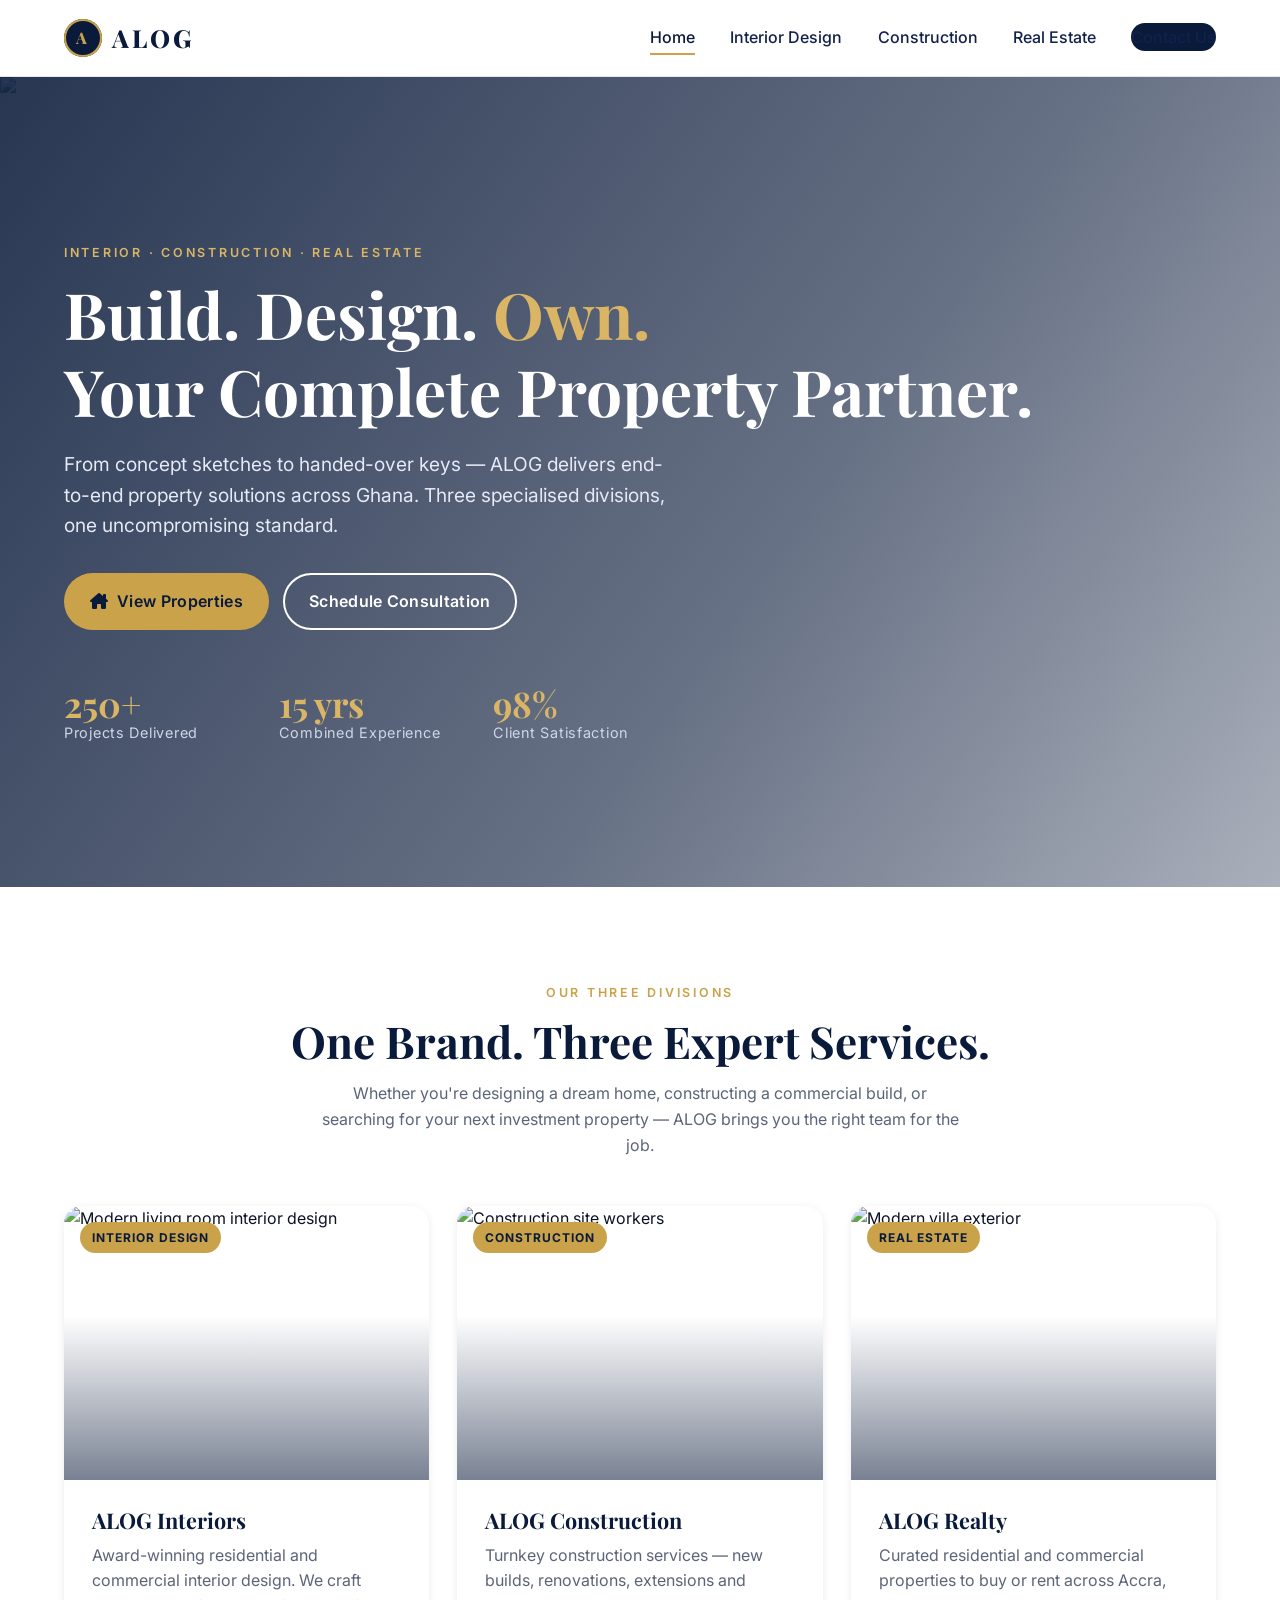
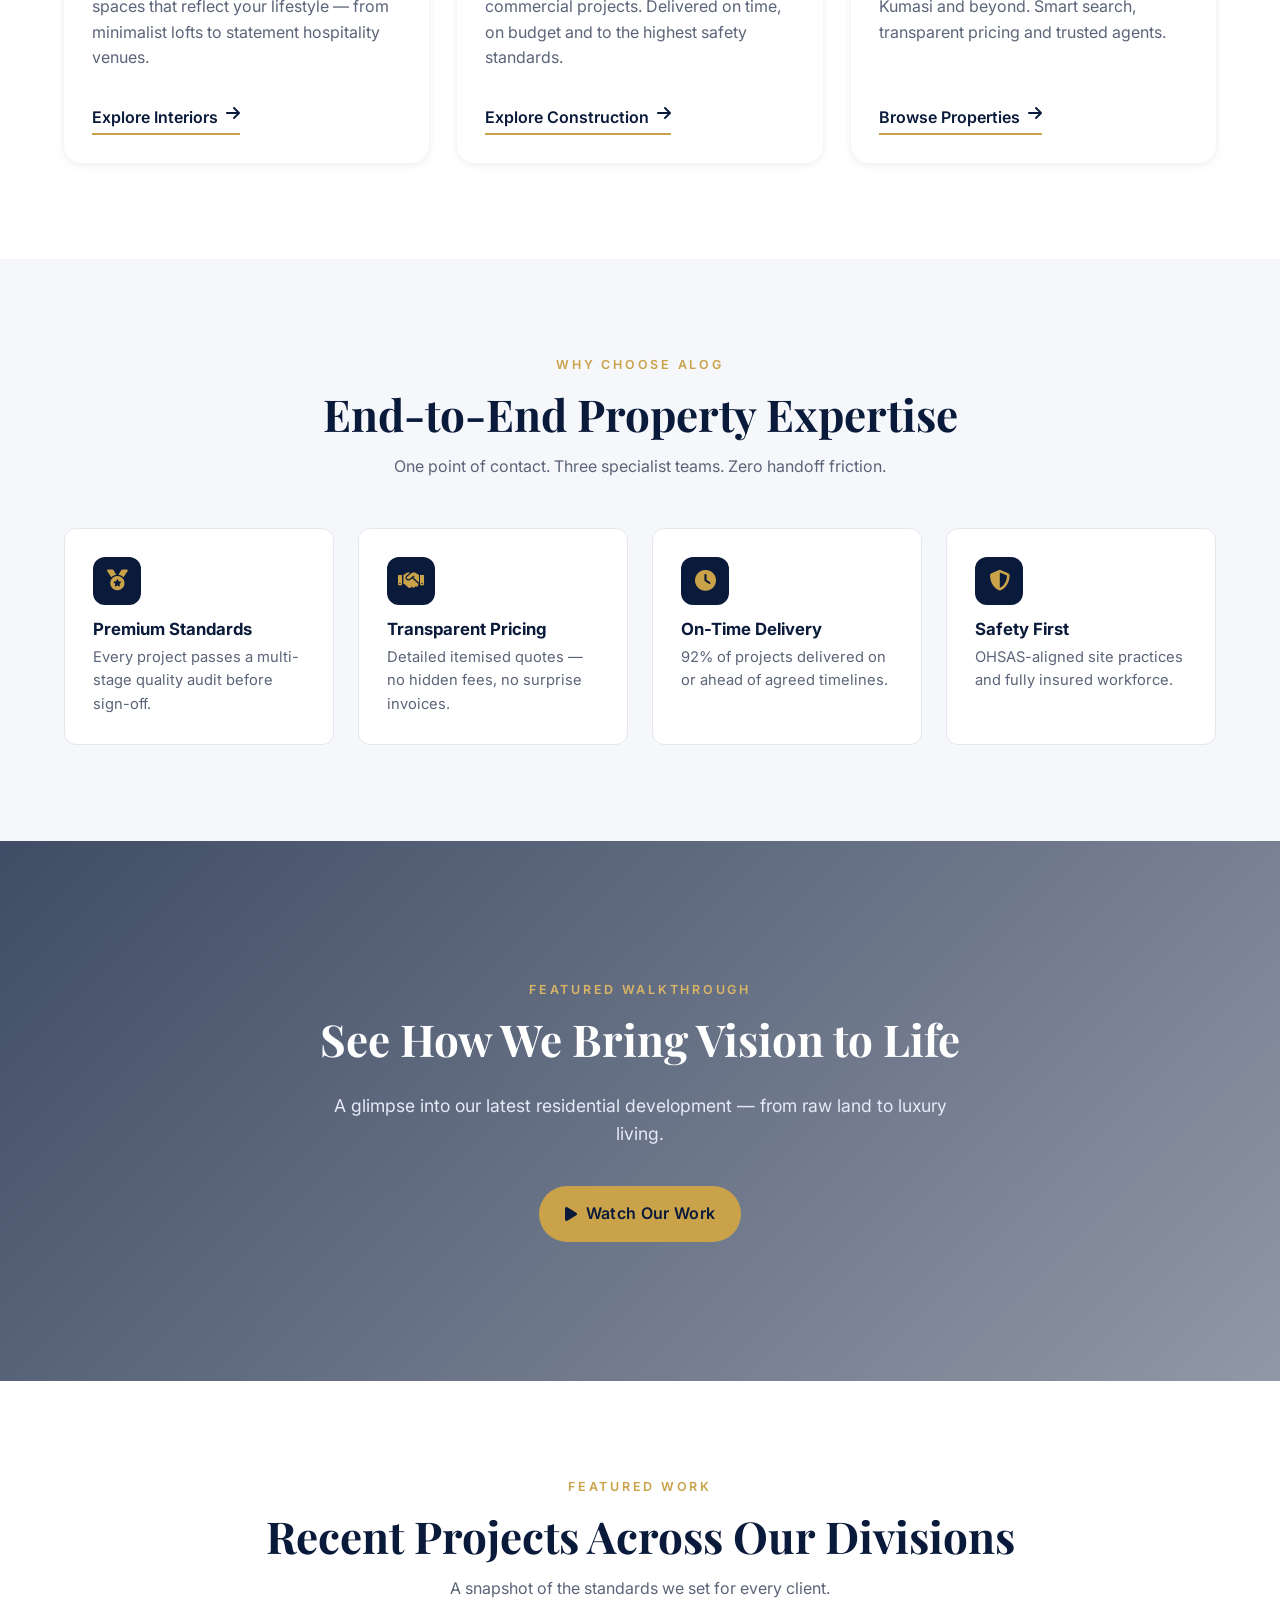
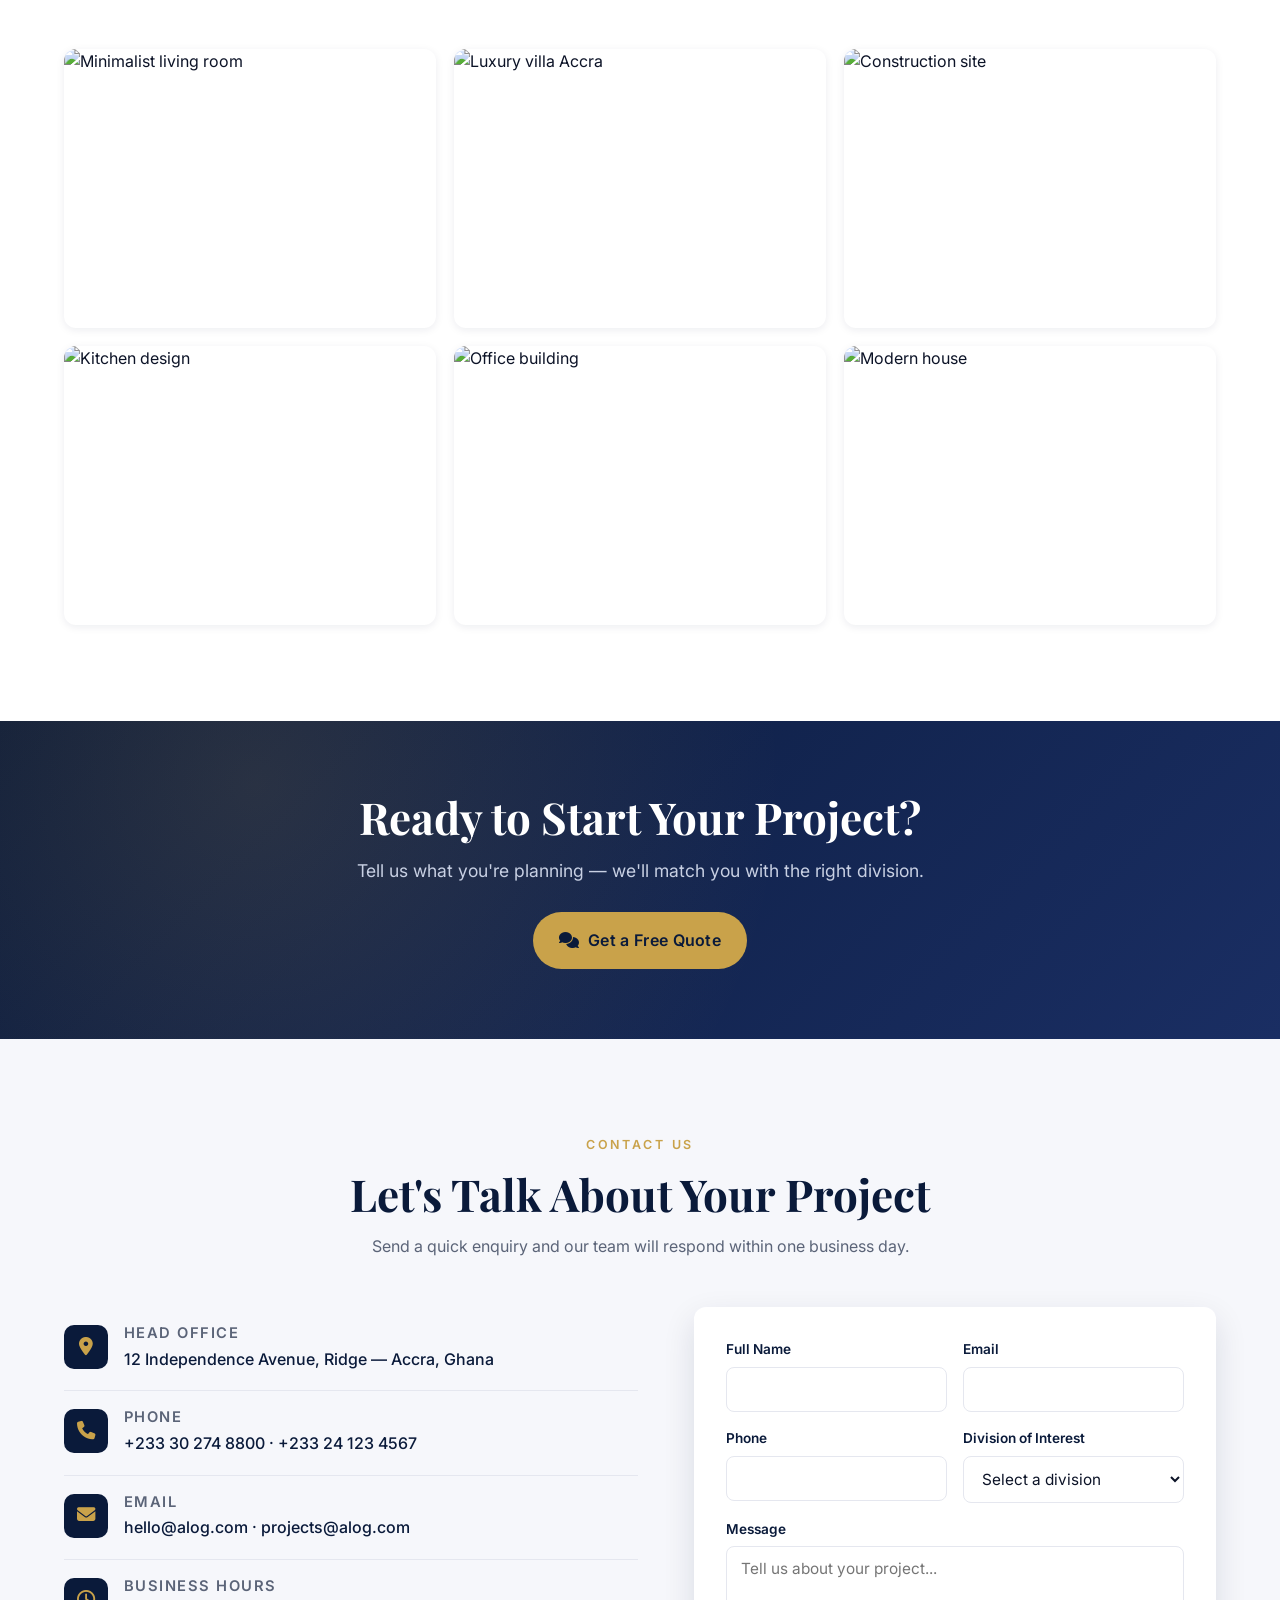
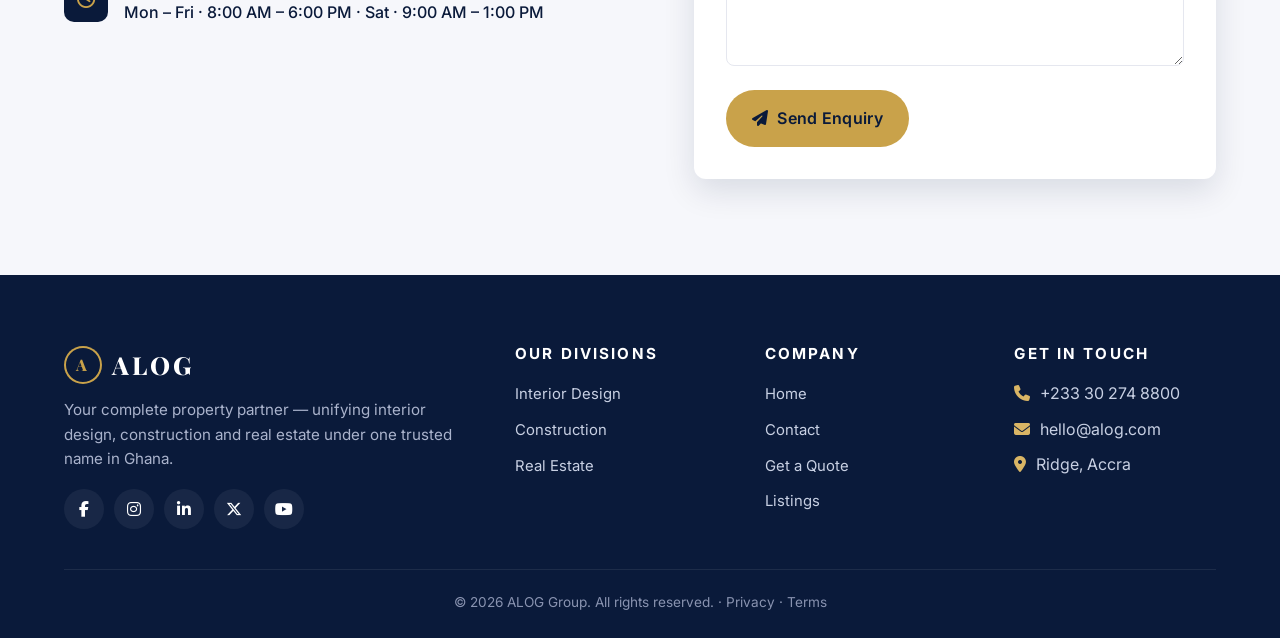
==== index.html @ b49b6730 "Initial commit: ALOG unified property website" ====
<!DOCTYPE html>
<html lang="en">
<head>
  <meta charset="UTF-8" />
  <meta name="viewport" content="width=device-width, initial-scale=1.0" />
  <title>ALOG — Your Complete Property Partner</title>
  <meta name="description" content="ALOG is Ghana's complete property partner — uniting world-class interior design, construction and real estate under one trusted name." />
  <link rel="preconnect" href="https://fonts.googleapis.com" />
  <link rel="preconnect" href="https://fonts.gstatic.com" crossorigin />
  <link href="https://fonts.googleapis.com/css2?family=Inter:wght@400;500;600;700;800&family=Playfair+Display:wght@600;700;800&display=swap" rel="stylesheet" />
  <link rel="stylesheet" href="https://cdnjs.cloudflare.com/ajax/libs/font-awesome/6.5.1/css/all.min.css" />
  <link rel="stylesheet" href="css/styles.css" />
</head>
<body>

  <!-- ============ NAV ============ -->
  <header class="nav">
    <div class="nav-inner">
      <a class="brand" href="index.html">
        <span class="brand-mark">A</span> ALOG
      </a>
      <nav>
        <ul class="nav-links">
          <li><a href="index.html">Home</a></li>
          <li><a href="interior.html">Interior Design</a></li>
          <li><a href="construction.html">Construction</a></li>
          <li><a href="realestate.html">Real Estate</a></li>
          <li><a href="contact.html" class="nav-cta">Contact Us</a></li>
        </ul>
      </nav>
      <button class="hamburger" aria-label="Menu"><span></span><span></span><span></span></button>
    </div>
  </header>

  <!-- ============ HERO ============ -->
  <section class="hero">
    <div class="hero-media">
      <img src="https://images.unsplash.com/photo-1600585154340-be6161a56a0c?auto=format&fit=crop&w=1800&q=80" alt="Modern luxury home exterior" />
    </div>
    <div class="hero-inner reveal">
      <span class="eyebrow" style="color: var(--gold-400);">Interior · Construction · Real Estate</span>
      <h1>Build. Design. <span class="accent">Own.</span><br />Your Complete Property Partner.</h1>
      <p class="hero-tag">From concept sketches to handed-over keys — ALOG delivers end-to-end property solutions across Ghana. Three specialised divisions, one uncompromising standard.</p>
      <div class="hero-actions">
        <a class="btn btn-primary" href="realestate.html"><i class="fa-solid fa-house-chimney"></i> View Properties</a>
        <a class="btn btn-secondary" href="contact.html">Schedule Consultation</a>
      </div>
      <div class="hero-stats">
        <div class="hero-stat"><div class="n">250+</div><div class="l">Projects Delivered</div></div>
        <div class="hero-stat"><div class="n">15 yrs</div><div class="l">Combined Experience</div></div>
        <div class="hero-stat"><div class="n">98%</div><div class="l">Client Satisfaction</div></div>
      </div>
    </div>
  </section>

  <!-- ============ SERVICES ============ -->
  <section class="section" id="divisions">
    <div class="container">
      <div class="reveal">
        <span class="eyebrow" style="display:block; text-align:center;">Our Three Divisions</span>
        <h2 class="section-title">One Brand. Three Expert Services.</h2>
        <p class="section-sub">Whether you're designing a dream home, constructing a commercial build, or searching for your next investment property — ALOG brings you the right team for the job.</p>
      </div>

      <div class="services">
        <a class="svc-card reveal" href="interior.html">
          <div class="media">
            <span class="tag">Interior Design</span>
            <img src="https://images.unsplash.com/photo-1616486338812-3dadae4b4ace?auto=format&fit=crop&w=900&q=80" alt="Modern living room interior design" />
          </div>
          <div class="body">
            <h3>ALOG Interiors</h3>
            <p>Award-winning residential and commercial interior design. We craft spaces that reflect your lifestyle — from minimalist lofts to statement hospitality venues.</p>
            <span class="go">Explore Interiors <i class="fa-solid fa-arrow-right"></i></span>
          </div>
        </a>

        <a class="svc-card reveal" href="construction.html">
          <div class="media">
            <span class="tag">Construction</span>
            <img src="https://images.unsplash.com/photo-1541888946425-d81bb19240f5?auto=format&fit=crop&w=900&q=80" alt="Construction site workers" />
          </div>
          <div class="body">
            <h3>ALOG Construction</h3>
            <p>Turnkey construction services — new builds, renovations, extensions and commercial projects. Delivered on time, on budget and to the highest safety standards.</p>
            <span class="go">Explore Construction <i class="fa-solid fa-arrow-right"></i></span>
          </div>
        </a>

        <a class="svc-card reveal" href="realestate.html">
          <div class="media">
            <span class="tag">Real Estate</span>
            <img src="https://images.unsplash.com/photo-1600596542815-ffad4c1539a9?auto=format&fit=crop&w=900&q=80" alt="Modern villa exterior" />
          </div>
          <div class="body">
            <h3>ALOG Realty</h3>
            <p>Curated residential and commercial properties to buy or rent across Accra, Kumasi and beyond. Smart search, transparent pricing and trusted agents.</p>
            <span class="go">Browse Properties <i class="fa-solid fa-arrow-right"></i></span>
          </div>
        </a>
      </div>
    </div>
  </section>

  <!-- ============ WHY ALOG ============ -->
  <section class="section section-alt">
    <div class="container">
      <div class="reveal">
        <span class="eyebrow" style="display:block; text-align:center;">Why Choose ALOG</span>
        <h2 class="section-title">End-to-End Property Expertise</h2>
        <p class="section-sub">One point of contact. Three specialist teams. Zero handoff friction.</p>
      </div>

      <div class="features">
        <div class="feature reveal">
          <div class="ico"><i class="fa-solid fa-medal"></i></div>
          <h4>Premium Standards</h4>
          <p>Every project passes a multi-stage quality audit before sign-off.</p>
        </div>
        <div class="feature reveal">
          <div class="ico"><i class="fa-solid fa-handshake"></i></div>
          <h4>Transparent Pricing</h4>
          <p>Detailed itemised quotes — no hidden fees, no surprise invoices.</p>
        </div>
        <div class="feature reveal">
          <div class="ico"><i class="fa-solid fa-clock"></i></div>
          <h4>On-Time Delivery</h4>
          <p>92% of projects delivered on or ahead of agreed timelines.</p>
        </div>
        <div class="feature reveal">
          <div class="ico"><i class="fa-solid fa-shield-halved"></i></div>
          <h4>Safety First</h4>
          <p>OHSAS-aligned site practices and fully insured workforce.</p>
        </div>
      </div>
    </div>
  </section>

  <!-- ============ VIDEO BAND ============ -->
  <section class="video-band">
    <video autoplay muted loop playsinline poster="https://images.unsplash.com/photo-1564013799919-ab600027ffc6?auto=format&fit=crop&w=1600&q=80">
      <source src="https://cdn.pixabay.com/video/2022/05/11/117198-710707201_large.mp4" type="video/mp4" />
    </video>
    <div class="overlay reveal">
      <span class="eyebrow" style="color: var(--gold-400);">Featured Walkthrough</span>
      <h2>See How We Bring Vision to Life</h2>
      <p>A glimpse into our latest residential development — from raw land to luxury living.</p>
      <a class="btn btn-primary" href="construction.html" style="margin-top: 20px;"><i class="fa-solid fa-play"></i> Watch Our Work</a>
    </div>
  </section>

  <!-- ============ FEATURED PROJECTS ============ -->
  <section class="section">
    <div class="container">
      <div class="reveal">
        <span class="eyebrow" style="display:block; text-align:center;">Featured Work</span>
        <h2 class="section-title">Recent Projects Across Our Divisions</h2>
        <p class="section-sub">A snapshot of the standards we set for every client.</p>
      </div>

      <div class="gallery reveal">
        <div class="gallery-item" data-lightbox="https://images.unsplash.com/photo-1618221195710-dd6b41faaea6?auto=format&fit=crop&w=1400&q=80">
          <img src="https://images.unsplash.com/photo-1618221195710-dd6b41faaea6?auto=format&fit=crop&w=800&q=80" alt="Minimalist living room" />
          <div class="cap"><h4>Modern Minimalist Living Room</h4><small>Interior · Completed Jan 2025</small></div>
        </div>
        <div class="gallery-item" data-lightbox="https://images.unsplash.com/photo-1600585154340-be6161a56a0c?auto=format&fit=crop&w=1400&q=80">
          <img src="https://images.unsplash.com/photo-1600585154340-be6161a56a0c?auto=format&fit=crop&w=800&q=80" alt="Luxury villa Accra" />
          <div class="cap"><h4>Luxury 4-Bed Villa</h4><small>Real Estate · Airport Hills, Accra</small></div>
        </div>
        <div class="gallery-item" data-lightbox="https://images.unsplash.com/photo-1503387762-592deb58ef4e?auto=format&fit=crop&w=1400&q=80">
          <img src="https://images.unsplash.com/photo-1503387762-592deb58ef4e?auto=format&fit=crop&w=800&q=80" alt="Construction site" />
          <div class="cap"><h4>Residential Complex Build</h4><small>Construction · Completed 2024 · 12 units</small></div>
        </div>
        <div class="gallery-item" data-lightbox="https://images.unsplash.com/photo-1615529182904-14819c35db37?auto=format&fit=crop&w=1400&q=80">
          <img src="https://images.unsplash.com/photo-1615529182904-14819c35db37?auto=format&fit=crop&w=800&q=80" alt="Kitchen design" />
          <div class="cap"><h4>Chef's Kitchen Renovation</h4><small>Interior · East Legon</small></div>
        </div>
        <div class="gallery-item" data-lightbox="https://images.unsplash.com/photo-1522708323590-d24dbb6b0267?auto=format&fit=crop&w=1400&q=80">
          <img src="https://images.unsplash.com/photo-1522708323590-d24dbb6b0267?auto=format&fit=crop&w=800&q=80" alt="Office building" />
          <div class="cap"><h4>Commercial HQ Build</h4><small>Construction · Cantonments, Accra</small></div>
        </div>
        <div class="gallery-item" data-lightbox="https://images.unsplash.com/photo-1512917774080-9991f1c4c750?auto=format&fit=crop&w=1400&q=80">
          <img src="https://images.unsplash.com/photo-1512917774080-9991f1c4c750?auto=format&fit=crop&w=800&q=80" alt="Modern house" />
          <div class="cap"><h4>Contemporary Family Home</h4><small>Real Estate · Trasacco Valley</small></div>
        </div>
      </div>
    </div>
  </section>

  <!-- ============ CTA BAND ============ -->
  <section class="cta-band">
    <div class="container inner reveal">
      <h2>Ready to Start Your Project?</h2>
      <p>Tell us what you're planning — we'll match you with the right division.</p>
      <a class="btn btn-primary" href="contact.html"><i class="fa-solid fa-comments"></i> Get a Free Quote</a>
    </div>
  </section>

  <!-- ============ CONTACT PREVIEW ============ -->
  <section class="section section-alt" id="contact">
    <div class="container">
      <div class="reveal">
        <span class="eyebrow" style="display:block; text-align:center;">Contact Us</span>
        <h2 class="section-title">Let's Talk About Your Project</h2>
        <p class="section-sub">Send a quick enquiry and our team will respond within one business day.</p>
      </div>

      <div class="contact-grid">
        <div class="contact-info reveal">
          <div class="item">
            <div class="ico"><i class="fa-solid fa-location-dot"></i></div>
            <div><h4>Head Office</h4><p>12 Independence Avenue, Ridge — Accra, Ghana</p></div>
          </div>
          <div class="item">
            <div class="ico"><i class="fa-solid fa-phone"></i></div>
            <div><h4>Phone</h4><p>+233 30 274 8800 · +233 24 123 4567</p></div>
          </div>
          <div class="item">
            <div class="ico"><i class="fa-solid fa-envelope"></i></div>
            <div><h4>Email</h4><p>hello@alog.com · projects@alog.com</p></div>
          </div>
          <div class="item">
            <div class="ico"><i class="fa-regular fa-clock"></i></div>
            <div><h4>Business Hours</h4><p>Mon – Fri · 8:00 AM – 6:00 PM · Sat · 9:00 AM – 1:00 PM</p></div>
          </div>
        </div>

        <form class="contact-form reveal" id="contact-form" novalidate>
          <div class="form-success">Thanks! Your enquiry has been sent — we'll be in touch shortly.</div>
          <div class="form-row">
            <div class="form-field">
              <label>Full Name</label>
              <input type="text" data-required />
              <small class="error-msg">This field is required.</small>
            </div>
            <div class="form-field">
              <label>Email</label>
              <input type="email" data-required />
              <small class="error-msg">Please enter a valid email.</small>
            </div>
          </div>
          <div class="form-row">
            <div class="form-field">
              <label>Phone</label>
              <input type="tel" />
              <small class="error-msg"></small>
            </div>
            <div class="form-field">
              <label>Division of Interest</label>
              <select data-required>
                <option value="">Select a division</option>
                <option>Interior Design</option>
                <option>Construction</option>
                <option>Real Estate</option>
                <option>All / Not sure</option>
              </select>
              <small class="error-msg">Please choose one.</small>
            </div>
          </div>
          <div class="form-field">
            <label>Message</label>
            <textarea data-required placeholder="Tell us about your project..."></textarea>
            <small class="error-msg">This field is required.</small>
          </div>
          <button class="btn btn-primary" type="submit"><i class="fa-solid fa-paper-plane"></i> Send Enquiry</button>
        </form>
      </div>
    </div>
  </section>

  <!-- ============ FOOTER ============ -->
  <footer>
    <div class="container">
      <div class="footer-grid">
        <div>
          <div class="brand" style="color: var(--white); margin-bottom: 14px;">
            <span class="brand-mark">A</span> ALOG
          </div>
          <p>Your complete property partner — unifying interior design, construction and real estate under one trusted name in Ghana.</p>
          <div class="social">
            <a href="#" aria-label="Facebook"><i class="fa-brands fa-facebook-f"></i></a>
            <a href="#" aria-label="Instagram"><i class="fa-brands fa-instagram"></i></a>
            <a href="#" aria-label="LinkedIn"><i class="fa-brands fa-linkedin-in"></i></a>
            <a href="#" aria-label="Twitter"><i class="fa-brands fa-x-twitter"></i></a>
            <a href="#" aria-label="YouTube"><i class="fa-brands fa-youtube"></i></a>
          </div>
        </div>
        <div>
          <h4>Our Divisions</h4>
          <ul>
            <li><a href="interior.html">Interior Design</a></li>
            <li><a href="construction.html">Construction</a></li>
            <li><a href="realestate.html">Real Estate</a></li>
          </ul>
        </div>
        <div>
          <h4>Company</h4>
          <ul>
            <li><a href="index.html">Home</a></li>
            <li><a href="contact.html">Contact</a></li>
            <li><a href="contact.html">Get a Quote</a></li>
            <li><a href="realestate.html">Listings</a></li>
          </ul>
        </div>
        <div>
          <h4>Get in Touch</h4>
          <ul>
            <li><i class="fa-solid fa-phone" style="color:var(--gold-400); margin-right:6px;"></i> +233 30 274 8800</li>
            <li><i class="fa-solid fa-envelope" style="color:var(--gold-400); margin-right:6px;"></i> hello@alog.com</li>
            <li><i class="fa-solid fa-location-dot" style="color:var(--gold-400); margin-right:6px;"></i> Ridge, Accra</li>
          </ul>
        </div>
      </div>
      <div class="footer-bottom">
        © 2026 ALOG Group. All rights reserved. · Privacy · Terms
      </div>
    </div>
  </footer>

  <button class="to-top" aria-label="Back to top"><i class="fa-solid fa-arrow-up"></i></button>
  <script src="js/main.js"></script>
</body>
</html>
---- css/styles.css ----
/* ====================================================================
   ALOG — Unified Stylesheet
   Navy + Gold premium theme
   ==================================================================== */

:root {
  --navy-900: #0a1a3a;
  --navy-800: #11214a;
  --navy-700: #1a2e63;
  --navy-600: #273e7d;
  --gold-500: #c9a24a;
  --gold-400: #d9b565;
  --gold-300: #e6c98a;
  --cream:    #f7f3ea;
  --ink:      #0c1327;
  --muted:    #5b6478;
  --line:     #e5e7ef;
  --white:    #ffffff;
  --bg-alt:   #f6f7fb;
  --shadow-sm: 0 2px 8px rgba(10, 26, 58, .08);
  --shadow-md: 0 12px 32px rgba(10, 26, 58, .12);
  --shadow-lg: 0 20px 60px rgba(10, 26, 58, .18);
  --radius-sm: 6px;
  --radius-md: 12px;
  --radius-lg: 18px;
  --ease: cubic-bezier(.2,.7,.2,1);
  --container: 1200px;
}

* { box-sizing: border-box; }
html { scroll-behavior: smooth; }
body {
  margin: 0;
  font-family: "Inter", "Segoe UI", system-ui, -apple-system, "Helvetica Neue", Arial, sans-serif;
  color: var(--ink);
  background: var(--white);
  line-height: 1.6;
  -webkit-font-smoothing: antialiased;
}

img, video { max-width: 100%; display: block; }
a { color: inherit; text-decoration: none; }
button { font: inherit; cursor: pointer; border: none; background: none; }

.container {
  max-width: var(--container);
  margin: 0 auto;
  padding: 0 24px;
}

/* ---------- Typography ---------- */
h1, h2, h3, h4 {
  font-family: "Playfair Display", "Times New Roman", serif;
  color: var(--navy-900);
  font-weight: 700;
  line-height: 1.2;
  margin: 0 0 .6em;
}
h1 { font-size: clamp(2.4rem, 5vw, 4rem); }
h2 { font-size: clamp(1.9rem, 3.6vw, 2.75rem); }
h3 { font-size: 1.35rem; }
p  { margin: 0 0 1em; color: #2a3450; }
.eyebrow {
  display: inline-block;
  font-family: "Inter", sans-serif;
  text-transform: uppercase;
  letter-spacing: .22em;
  font-size: .78rem;
  color: var(--gold-500);
  font-weight: 600;
  margin-bottom: .8rem;
}
.section-title { text-align: center; margin-bottom: .3em; }
.section-sub   { text-align: center; color: var(--muted); max-width: 640px; margin: 0 auto 3rem; }

/* ---------- Buttons ---------- */
.btn {
  display: inline-flex;
  align-items: center;
  gap: .55rem;
  padding: .85rem 1.5rem;
  border-radius: 999px;
  font-weight: 600;
  letter-spacing: .02em;
  transition: transform .25s var(--ease), box-shadow .25s var(--ease), background .25s var(--ease), color .25s var(--ease);
  border: 2px solid transparent;
  white-space: nowrap;
}
.btn-primary   { background: var(--gold-500); color: var(--navy-900); }
.btn-primary:hover { background: var(--gold-400); transform: translateY(-2px); box-shadow: var(--shadow-md); }
.btn-secondary { background: transparent; color: var(--white); border-color: var(--white); }
.btn-secondary:hover { background: var(--white); color: var(--navy-900); }
.btn-ghost     { background: transparent; color: var(--navy-900); border-color: var(--navy-900); }
.btn-ghost:hover { background: var(--navy-900); color: var(--white); }
.btn-gold-outline { background: transparent; color: var(--gold-500); border-color: var(--gold-500); }
.btn-gold-outline:hover { background: var(--gold-500); color: var(--navy-900); }

/* ---------- Navigation ---------- */
.nav {
  position: sticky;
  top: 0;
  z-index: 100;
  background: rgba(255, 255, 255, .92);
  backdrop-filter: blur(10px);
  -webkit-backdrop-filter: blur(10px);
  border-bottom: 1px solid var(--line);
}
.nav-inner {
  display: flex;
  align-items: center;
  justify-content: space-between;
  padding: 18px 24px;
  max-width: var(--container);
  margin: 0 auto;
}
.brand {
  display: flex;
  align-items: center;
  gap: 10px;
  font-family: "Playfair Display", serif;
  font-weight: 800;
  font-size: 1.55rem;
  color: var(--navy-900);
  letter-spacing: .12em;
}
.brand-mark {
  width: 38px; height: 38px;
  display: grid; place-items: center;
  background: var(--navy-900);
  color: var(--gold-500);
  border-radius: 50%;
  font-family: "Playfair Display", serif;
  font-weight: 800;
  font-size: 1rem;
  box-shadow: inset 0 0 0 2px var(--gold-500);
}
.nav-links {
  display: flex; gap: 2.2rem;
  list-style: none; margin: 0; padding: 0;
  align-items: center;
}
.nav-links a {
  font-weight: 500;
  color: var(--navy-800);
  position: relative;
  padding: 4px 0;
  transition: color .2s;
}
.nav-links a::after {
  content: "";
  position: absolute;
  left: 0; bottom: -4px;
  width: 0; height: 2px;
  background: var(--gold-500);
  transition: width .3s var(--ease);
}
.nav-links a:hover, .nav-links a.active { color: var(--navy-900); }
.nav-links a:hover::after, .nav-links a.active::after { width: 100%; }
.nav-cta { background: var(--navy-900); color: var(--white); padding: .65rem 1.25rem; border-radius: 999px; }
.nav-cta:hover { background: var(--gold-500); color: var(--navy-900); }
.nav-cta::after { display: none; }

.hamburger {
  display: none;
  width: 38px; height: 38px;
  flex-direction: column; justify-content: center; align-items: center; gap: 5px;
}
.hamburger span {
  display: block; width: 24px; height: 2px; background: var(--navy-900);
  transition: transform .3s, opacity .3s;
}
.hamburger.open span:nth-child(1) { transform: translateY(7px) rotate(45deg); }
.hamburger.open span:nth-child(2) { opacity: 0; }
.hamburger.open span:nth-child(3) { transform: translateY(-7px) rotate(-45deg); }

/* ---------- Hero ---------- */
.hero {
  position: relative;
  min-height: 90vh;
  display: flex; align-items: center;
  color: var(--white);
  overflow: hidden;
  isolation: isolate;
}
.hero-media {
  position: absolute; inset: 0;
  z-index: -2;
}
.hero-media img, .hero-media video {
  width: 100%; height: 100%;
  object-fit: cover;
}
.hero::before {
  content: "";
  position: absolute; inset: 0;
  background: linear-gradient(125deg, rgba(10,26,58,.88) 0%, rgba(10,26,58,.62) 60%, rgba(10,26,58,.35) 100%);
  z-index: -1;
}
.hero-inner {
  max-width: var(--container);
  width: 100%;
  margin: 0 auto;
  padding: 120px 24px 100px;
}
.hero h1 { color: var(--white); margin-bottom: .3em; }
.hero h1 .accent { color: var(--gold-400); }
.hero-tag {
  font-size: 1.2rem;
  color: #e6eaf6;
  max-width: 620px;
  margin-bottom: 2rem;
}
.hero-actions { display: flex; gap: 14px; flex-wrap: wrap; }

.hero-stats {
  display: grid;
  grid-template-columns: repeat(3, 1fr);
  gap: 24px;
  margin-top: 3.5rem;
  max-width: 620px;
}
.hero-stat .n {
  font-family: "Playfair Display", serif;
  font-size: 2.2rem;
  color: var(--gold-400);
  font-weight: 700;
  line-height: 1;
}
.hero-stat .l {
  font-size: .9rem;
  color: #cfd6e8;
  letter-spacing: .05em;
}

/* ---------- Sections ---------- */
.section { padding: 96px 0; }
.section-alt { background: var(--bg-alt); }
.section-dark { background: var(--navy-900); color: var(--white); }
.section-dark h1, .section-dark h2, .section-dark h3 { color: var(--white); }
.section-dark p { color: #c8d0e3; }

/* ---------- Service cards (homepage) ---------- */
.services {
  display: grid;
  grid-template-columns: repeat(3, 1fr);
  gap: 28px;
}
.svc-card {
  position: relative;
  overflow: hidden;
  border-radius: var(--radius-lg);
  background: var(--white);
  box-shadow: var(--shadow-sm);
  transition: transform .4s var(--ease), box-shadow .4s var(--ease);
  display: flex; flex-direction: column;
}
.svc-card:hover { transform: translateY(-8px); box-shadow: var(--shadow-lg); }
.svc-card .media {
  position: relative;
  aspect-ratio: 4/3;
  overflow: hidden;
}
.svc-card .media img {
  width: 100%; height: 100%;
  object-fit: cover;
  transition: transform .7s var(--ease);
}
.svc-card:hover .media img { transform: scale(1.08); }
.svc-card .media::after {
  content: "";
  position: absolute; inset: 0;
  background: linear-gradient(180deg, transparent 40%, rgba(10,26,58,.55));
}
.svc-card .body { padding: 28px; flex: 1; display: flex; flex-direction: column; }
.svc-card h3 { margin-bottom: .4em; }
.svc-card p  { color: var(--muted); flex: 1; }
.svc-card .go {
  align-self: flex-start;
  margin-top: 18px;
  color: var(--navy-900);
  font-weight: 600;
  display: inline-flex; gap: 8px;
  border-bottom: 2px solid var(--gold-500);
  padding-bottom: 3px;
  transition: gap .25s var(--ease);
}
.svc-card .go:hover { gap: 14px; }
.svc-card .tag {
  position: absolute;
  top: 16px; left: 16px;
  background: var(--gold-500);
  color: var(--navy-900);
  font-size: .75rem;
  font-weight: 700;
  padding: 6px 12px;
  border-radius: 999px;
  letter-spacing: .08em;
  text-transform: uppercase;
}

/* ---------- Feature grid ---------- */
.features {
  display: grid;
  grid-template-columns: repeat(4, 1fr);
  gap: 24px;
  margin-top: 40px;
}
.feature {
  padding: 28px;
  background: var(--white);
  border-radius: var(--radius-md);
  border: 1px solid var(--line);
  text-align: left;
  transition: transform .3s var(--ease), border-color .3s;
}
.feature:hover { transform: translateY(-4px); border-color: var(--gold-500); }
.feature .ico {
  width: 48px; height: 48px;
  background: var(--navy-900);
  color: var(--gold-500);
  border-radius: 12px;
  display: grid; place-items: center;
  margin-bottom: 14px;
  font-size: 1.3rem;
}
.feature h4 { margin: 0 0 .4em; font-family: "Inter", sans-serif; font-size: 1.05rem; font-weight: 700; color: var(--navy-900); }
.feature p { font-size: .92rem; color: var(--muted); margin: 0; }

/* ---------- Gallery / Portfolio ---------- */
.gallery {
  display: grid;
  grid-template-columns: repeat(3, 1fr);
  gap: 18px;
}
.gallery-item {
  position: relative;
  aspect-ratio: 4/3;
  overflow: hidden;
  border-radius: var(--radius-md);
  cursor: zoom-in;
  box-shadow: var(--shadow-sm);
}
.gallery-item img {
  width: 100%; height: 100%;
  object-fit: cover;
  transition: transform .6s var(--ease);
}
.gallery-item:hover img { transform: scale(1.07); }
.gallery-item .cap {
  position: absolute;
  left: 0; right: 0; bottom: 0;
  padding: 20px;
  color: var(--white);
  background: linear-gradient(transparent, rgba(10,26,58,.88));
  opacity: 0;
  transform: translateY(10px);
  transition: all .35s var(--ease);
}
.gallery-item:hover .cap { opacity: 1; transform: translateY(0); }
.gallery-item .cap h4 { color: var(--white); margin: 0 0 4px; font-family: "Inter", sans-serif; font-size: 1rem; }
.gallery-item .cap small { color: var(--gold-300); letter-spacing: .05em; }

.gallery-item.tall { aspect-ratio: 3/4; }
.gallery-item.wide { aspect-ratio: 16/10; }

/* ---------- Process steps ---------- */
.process {
  display: grid;
  grid-template-columns: repeat(4, 1fr);
  gap: 24px;
  margin-top: 48px;
}
.step {
  position: relative;
  padding: 32px 24px;
  background: var(--white);
  border-radius: var(--radius-md);
  border: 1px solid var(--line);
}
.step .num {
  font-family: "Playfair Display", serif;
  font-size: 3rem;
  color: var(--gold-500);
  line-height: 1;
  font-weight: 700;
}
.step h4 {
  font-family: "Inter", sans-serif;
  font-size: 1.1rem;
  margin: 10px 0 6px;
  color: var(--navy-900);
}
.step p { font-size: .93rem; color: var(--muted); margin: 0; }

/* ---------- Property cards (Real Estate) ---------- */
.filter-bar {
  background: var(--white);
  border-radius: var(--radius-md);
  padding: 20px;
  box-shadow: var(--shadow-sm);
  display: grid;
  grid-template-columns: 2fr 1fr 1fr 1fr auto;
  gap: 14px;
  margin-bottom: 40px;
  align-items: end;
}
.filter-bar label {
  display: block;
  font-size: .78rem;
  font-weight: 600;
  color: var(--navy-900);
  letter-spacing: .06em;
  text-transform: uppercase;
  margin-bottom: 6px;
}
.filter-bar input, .filter-bar select {
  width: 100%;
  padding: 11px 14px;
  border: 1px solid var(--line);
  border-radius: 8px;
  font-size: .95rem;
  background: var(--white);
  color: var(--ink);
  transition: border .2s;
}
.filter-bar input:focus, .filter-bar select:focus {
  outline: none;
  border-color: var(--gold-500);
}
.filter-bar .btn { height: 44px; padding: 0 22px; }

.properties {
  display: grid;
  grid-template-columns: repeat(3, 1fr);
  gap: 28px;
}
.prop-card {
  background: var(--white);
  border-radius: var(--radius-md);
  overflow: hidden;
  box-shadow: var(--shadow-sm);
  transition: transform .3s var(--ease), box-shadow .3s var(--ease);
  display: flex; flex-direction: column;
}
.prop-card:hover { transform: translateY(-6px); box-shadow: var(--shadow-md); }
.prop-card .media {
  position: relative;
  aspect-ratio: 4/3;
  overflow: hidden;
}
.prop-card .media img { width: 100%; height: 100%; object-fit: cover; transition: transform .6s var(--ease); }
.prop-card:hover .media img { transform: scale(1.06); }
.prop-card .badge {
  position: absolute;
  top: 14px; left: 14px;
  background: var(--navy-900);
  color: var(--white);
  padding: 6px 12px;
  border-radius: 999px;
  font-size: .72rem;
  font-weight: 700;
  letter-spacing: .1em;
  text-transform: uppercase;
}
.prop-card .badge.rent { background: var(--gold-500); color: var(--navy-900); }
.prop-card .price-tag {
  position: absolute;
  bottom: 14px; right: 14px;
  background: rgba(10,26,58,.92);
  color: var(--gold-400);
  padding: 8px 14px;
  border-radius: 8px;
  font-weight: 700;
  font-family: "Playfair Display", serif;
}
.prop-card .body { padding: 22px; display: flex; flex-direction: column; gap: 10px; flex: 1; }
.prop-card h3 { font-family: "Inter", sans-serif; font-size: 1.15rem; margin: 0; color: var(--navy-900); }
.prop-card .loc {
  font-size: .9rem;
  color: var(--muted);
  display: flex; align-items: center; gap: 6px;
}
.prop-meta {
  display: flex;
  gap: 14px;
  padding-top: 12px;
  border-top: 1px solid var(--line);
  color: var(--navy-800);
  font-size: .88rem;
  margin-top: auto;
}
.prop-meta span { display: inline-flex; align-items: center; gap: 5px; }

/* ---------- CTA band ---------- */
.cta-band {
  background: linear-gradient(135deg, var(--navy-900), var(--navy-700));
  color: var(--white);
  padding: 70px 0;
  text-align: center;
  position: relative;
  overflow: hidden;
}
.cta-band::before {
  content: "";
  position: absolute;
  inset: 0;
  background: radial-gradient(circle at 20% 20%, rgba(201,162,74,.15), transparent 50%);
}
.cta-band .inner { position: relative; z-index: 1; }
.cta-band h2 { color: var(--white); margin-bottom: .3em; }
.cta-band p { color: #c8d0e3; margin-bottom: 1.5em; font-size: 1.1rem; }

/* ---------- Contact section ---------- */
.contact-grid {
  display: grid;
  grid-template-columns: 1.1fr 1fr;
  gap: 56px;
}
.contact-info .item {
  display: flex;
  gap: 16px;
  padding: 18px 0;
  border-bottom: 1px solid var(--line);
}
.contact-info .item:last-child { border-bottom: none; }
.contact-info .ico {
  width: 44px; height: 44px; flex-shrink: 0;
  background: var(--navy-900);
  color: var(--gold-500);
  border-radius: 10px;
  display: grid; place-items: center;
  font-size: 1.15rem;
}
.contact-info h4 {
  font-family: "Inter", sans-serif;
  font-size: .92rem;
  text-transform: uppercase;
  letter-spacing: .1em;
  color: var(--muted);
  margin: 0 0 4px;
  font-weight: 600;
}
.contact-info p { margin: 0; color: var(--navy-900); font-weight: 500; }

.contact-form {
  background: var(--white);
  border-radius: var(--radius-md);
  padding: 32px;
  box-shadow: var(--shadow-md);
}
.form-row { display: grid; grid-template-columns: 1fr 1fr; gap: 16px; }
.form-field { margin-bottom: 16px; }
.form-field label {
  display: block;
  font-size: .85rem;
  font-weight: 600;
  color: var(--navy-900);
  margin-bottom: 6px;
}
.form-field input,
.form-field select,
.form-field textarea {
  width: 100%;
  padding: 12px 14px;
  border: 1px solid var(--line);
  border-radius: 8px;
  font-family: inherit;
  font-size: .96rem;
  background: var(--white);
  color: var(--ink);
  transition: border .2s, box-shadow .2s;
}
.form-field input:focus,
.form-field select:focus,
.form-field textarea:focus {
  outline: none;
  border-color: var(--gold-500);
  box-shadow: 0 0 0 3px rgba(201,162,74,.18);
}
.form-field textarea { resize: vertical; min-height: 120px; }
.form-field .error-msg {
  display: none;
  color: #c0392b;
  font-size: .82rem;
  margin-top: 4px;
}
.form-field.has-error input,
.form-field.has-error select,
.form-field.has-error textarea { border-color: #c0392b; }
.form-field.has-error .error-msg { display: block; }
.form-success {
  display: none;
  padding: 14px;
  background: #e8f5e9;
  color: #1b5e20;
  border-left: 4px solid #2e7d32;
  border-radius: 6px;
  margin-bottom: 16px;
}
.form-success.show { display: block; }

/* ---------- Video section ---------- */
.video-band {
  position: relative;
  height: 60vh;
  min-height: 400px;
  overflow: hidden;
  isolation: isolate;
}
.video-band video, .video-band img {
  position: absolute; inset: 0;
  width: 100%; height: 100%;
  object-fit: cover;
  z-index: -2;
}
.video-band::before {
  content: "";
  position: absolute; inset: 0;
  background: linear-gradient(135deg, rgba(10,26,58,.78), rgba(10,26,58,.45));
  z-index: -1;
}
.video-band .overlay {
  height: 100%;
  display: flex; flex-direction: column; justify-content: center; align-items: center;
  color: var(--white);
  text-align: center;
  padding: 0 24px;
}
.video-band h2 { color: var(--white); max-width: 800px; }
.video-band p { color: #e6eaf6; font-size: 1.1rem; max-width: 640px; }

/* ---------- Footer ---------- */
footer {
  background: var(--navy-900);
  color: #c8d0e3;
  padding: 70px 0 24px;
}
.footer-grid {
  display: grid;
  grid-template-columns: 2fr 1fr 1fr 1fr;
  gap: 48px;
  margin-bottom: 40px;
}
footer h4 {
  color: var(--white);
  font-family: "Inter", sans-serif;
  font-size: .95rem;
  text-transform: uppercase;
  letter-spacing: .14em;
  margin-bottom: 18px;
}
footer p { color: #aab3cc; font-size: .95rem; }
footer ul { list-style: none; margin: 0; padding: 0; }
footer ul li { margin-bottom: 10px; }
footer ul a {
  color: #c8d0e3;
  transition: color .2s;
  font-size: .93rem;
}
footer ul a:hover { color: var(--gold-400); }
.social {
  display: flex; gap: 10px; margin-top: 18px;
}
.social a {
  width: 40px; height: 40px;
  background: rgba(255,255,255,.06);
  border-radius: 50%;
  display: grid; place-items: center;
  color: var(--white);
  font-size: 1rem;
  transition: background .25s, transform .25s;
}
.social a:hover { background: var(--gold-500); color: var(--navy-900); transform: translateY(-3px); }
.footer-bottom {
  border-top: 1px solid rgba(255,255,255,.08);
  padding-top: 22px;
  text-align: center;
  font-size: .85rem;
  color: #8993b0;
}

/* ---------- Back to top ---------- */
.to-top {
  position: fixed;
  right: 24px; bottom: 24px;
  width: 48px; height: 48px;
  background: var(--navy-900);
  color: var(--gold-500);
  border-radius: 50%;
  display: grid; place-items: center;
  box-shadow: var(--shadow-md);
  opacity: 0;
  transform: translateY(20px);
  pointer-events: none;
  transition: all .3s var(--ease);
  z-index: 99;
  border: 2px solid var(--gold-500);
}
.to-top.visible { opacity: 1; transform: translateY(0); pointer-events: auto; }
.to-top:hover { background: var(--gold-500); color: var(--navy-900); }

/* ---------- Lightbox ---------- */
.lightbox {
  position: fixed;
  inset: 0;
  background: rgba(8,15,34,.93);
  display: none;
  align-items: center;
  justify-content: center;
  z-index: 200;
  padding: 40px;
}
.lightbox.active { display: flex; }
.lightbox img { max-width: 92vw; max-height: 88vh; border-radius: 6px; box-shadow: 0 30px 80px rgba(0,0,0,.5); }
.lightbox .lb-close {
  position: absolute;
  top: 24px; right: 32px;
  color: var(--white);
  font-size: 2rem;
  width: 44px; height: 44px;
  border-radius: 50%;
  display: grid; place-items: center;
  background: rgba(255,255,255,.1);
  transition: background .2s;
}
.lightbox .lb-close:hover { background: var(--gold-500); color: var(--navy-900); }
.lightbox .lb-nav {
  position: absolute;
  top: 50%; transform: translateY(-50%);
  color: var(--white);
  font-size: 1.6rem;
  width: 48px; height: 48px;
  border-radius: 50%;
  background: rgba(255,255,255,.1);
  display: grid; place-items: center;
  transition: background .2s;
}
.lightbox .lb-prev { left: 24px; }
.lightbox .lb-next { right: 24px; }
.lightbox .lb-nav:hover { background: var(--gold-500); color: var(--navy-900); }

/* ---------- Scroll animations ---------- */
.reveal {
  opacity: 0;
  transform: translateY(28px);
  transition: opacity .7s var(--ease), transform .7s var(--ease);
}
.reveal.on {
  opacity: 1;
  transform: translateY(0);
}

/* ---------- Page header (subpages) ---------- */
.page-head {
  position: relative;
  color: var(--white);
  padding: 140px 0 100px;
  isolation: isolate;
  overflow: hidden;
  text-align: center;
}
.page-head img {
  position: absolute; inset: 0;
  width: 100%; height: 100%;
  object-fit: cover;
  z-index: -2;
}
.page-head::before {
  content: "";
  position: absolute; inset: 0;
  background: linear-gradient(135deg, rgba(10,26,58,.85), rgba(10,26,58,.55));
  z-index: -1;
}
.page-head h1 { color: var(--white); margin-bottom: .3em; }
.page-head p { color: #e6eaf6; font-size: 1.15rem; max-width: 680px; margin: 0 auto; }
.breadcrumb {
  color: var(--gold-400);
  font-size: .85rem;
  letter-spacing: .1em;
  text-transform: uppercase;
  margin-bottom: 18px;
}
.breadcrumb a { color: var(--gold-400); border-bottom: 1px solid transparent; }
.breadcrumb a:hover { border-color: var(--gold-400); }

/* ---------- Services list (subpages) ---------- */
.svc-grid {
  display: grid;
  grid-template-columns: repeat(3, 1fr);
  gap: 24px;
}
.svc-tile {
  padding: 30px 26px;
  background: var(--white);
  border: 1px solid var(--line);
  border-radius: var(--radius-md);
  transition: transform .3s var(--ease), border-color .3s;
}
.svc-tile:hover { transform: translateY(-5px); border-color: var(--gold-500); }
.svc-tile .ico {
  width: 52px; height: 52px;
  background: var(--navy-900);
  color: var(--gold-500);
  border-radius: 12px;
  display: grid; place-items: center;
  margin-bottom: 16px;
  font-size: 1.4rem;
}
.svc-tile h3 { font-family: "Inter", sans-serif; font-size: 1.15rem; margin-bottom: .5em; }
.svc-tile p { color: var(--muted); margin: 0; font-size: .95rem; }

/* ---------- Timeline (construction) ---------- */
.timeline {
  position: relative;
  margin-top: 48px;
  padding-left: 30px;
  border-left: 2px solid var(--gold-500);
}
.tl-item {
  position: relative;
  padding: 0 0 40px 30px;
}
.tl-item::before {
  content: "";
  position: absolute;
  left: -41px; top: 6px;
  width: 20px; height: 20px;
  background: var(--gold-500);
  border: 4px solid var(--navy-900);
  border-radius: 50%;
}
.tl-item .dur {
  display: inline-block;
  background: var(--navy-900);
  color: var(--gold-400);
  padding: 4px 12px;
  border-radius: 999px;
  font-size: .78rem;
  font-weight: 700;
  letter-spacing: .08em;
  margin-bottom: 10px;
}
.tl-item h4 { margin: 0 0 6px; font-family: "Inter", sans-serif; font-size: 1.1rem; }
.tl-item p { margin: 0; color: var(--muted); }

/* ---------- Responsive ---------- */
@media (max-width: 960px) {
  .services, .gallery, .properties, .svc-grid { grid-template-columns: repeat(2, 1fr); }
  .features, .process { grid-template-columns: repeat(2, 1fr); }
  .contact-grid { grid-template-columns: 1fr; gap: 36px; }
  .footer-grid { grid-template-columns: 1fr 1fr; gap: 30px; }
  .filter-bar { grid-template-columns: 1fr 1fr; }
  .section { padding: 72px 0; }
  .hero-inner { padding: 100px 24px 80px; }
  .hero-stats { grid-template-columns: repeat(3, 1fr); gap: 14px; }
  .hero-stat .n { font-size: 1.6rem; }
}
@media (max-width: 700px) {
  .nav-links {
    position: absolute;
    top: 100%; left: 0; right: 0;
    flex-direction: column;
    background: var(--white);
    padding: 20px;
    gap: 18px;
    box-shadow: var(--shadow-md);
    border-top: 1px solid var(--line);
    display: none;
  }
  .nav-links.open { display: flex; }
  .hamburger { display: flex; }
  .services, .gallery, .properties, .svc-grid,
  .features, .process { grid-template-columns: 1fr; }
  .form-row { grid-template-columns: 1fr; }
  .footer-grid { grid-template-columns: 1fr; }
  .filter-bar { grid-template-columns: 1fr; }
  .hero-stats { grid-template-columns: repeat(3, 1fr); }
  .hero-stat .n { font-size: 1.4rem; }
  .hero-stat .l { font-size: .75rem; }
  h1 { font-size: 2.2rem; }
  h2 { font-size: 1.7rem; }
  .page-head { padding: 100px 0 70px; }
}
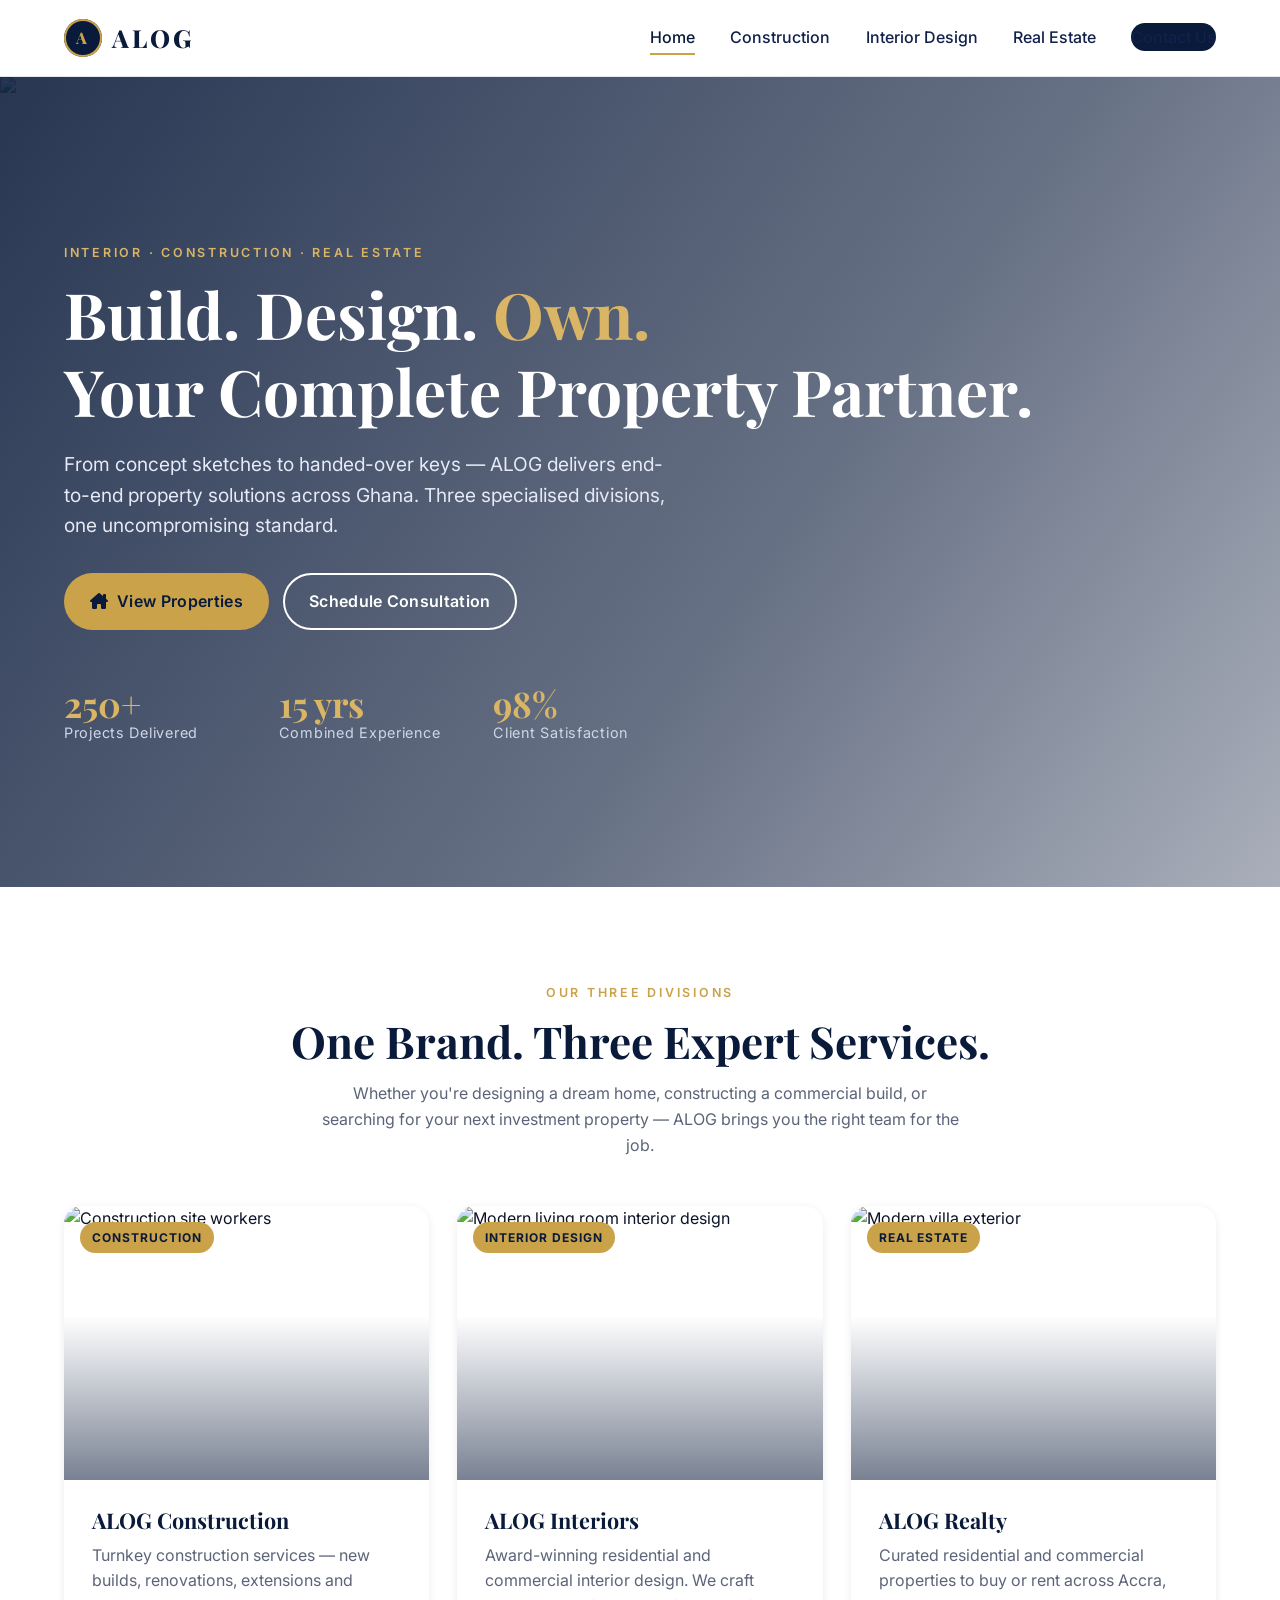
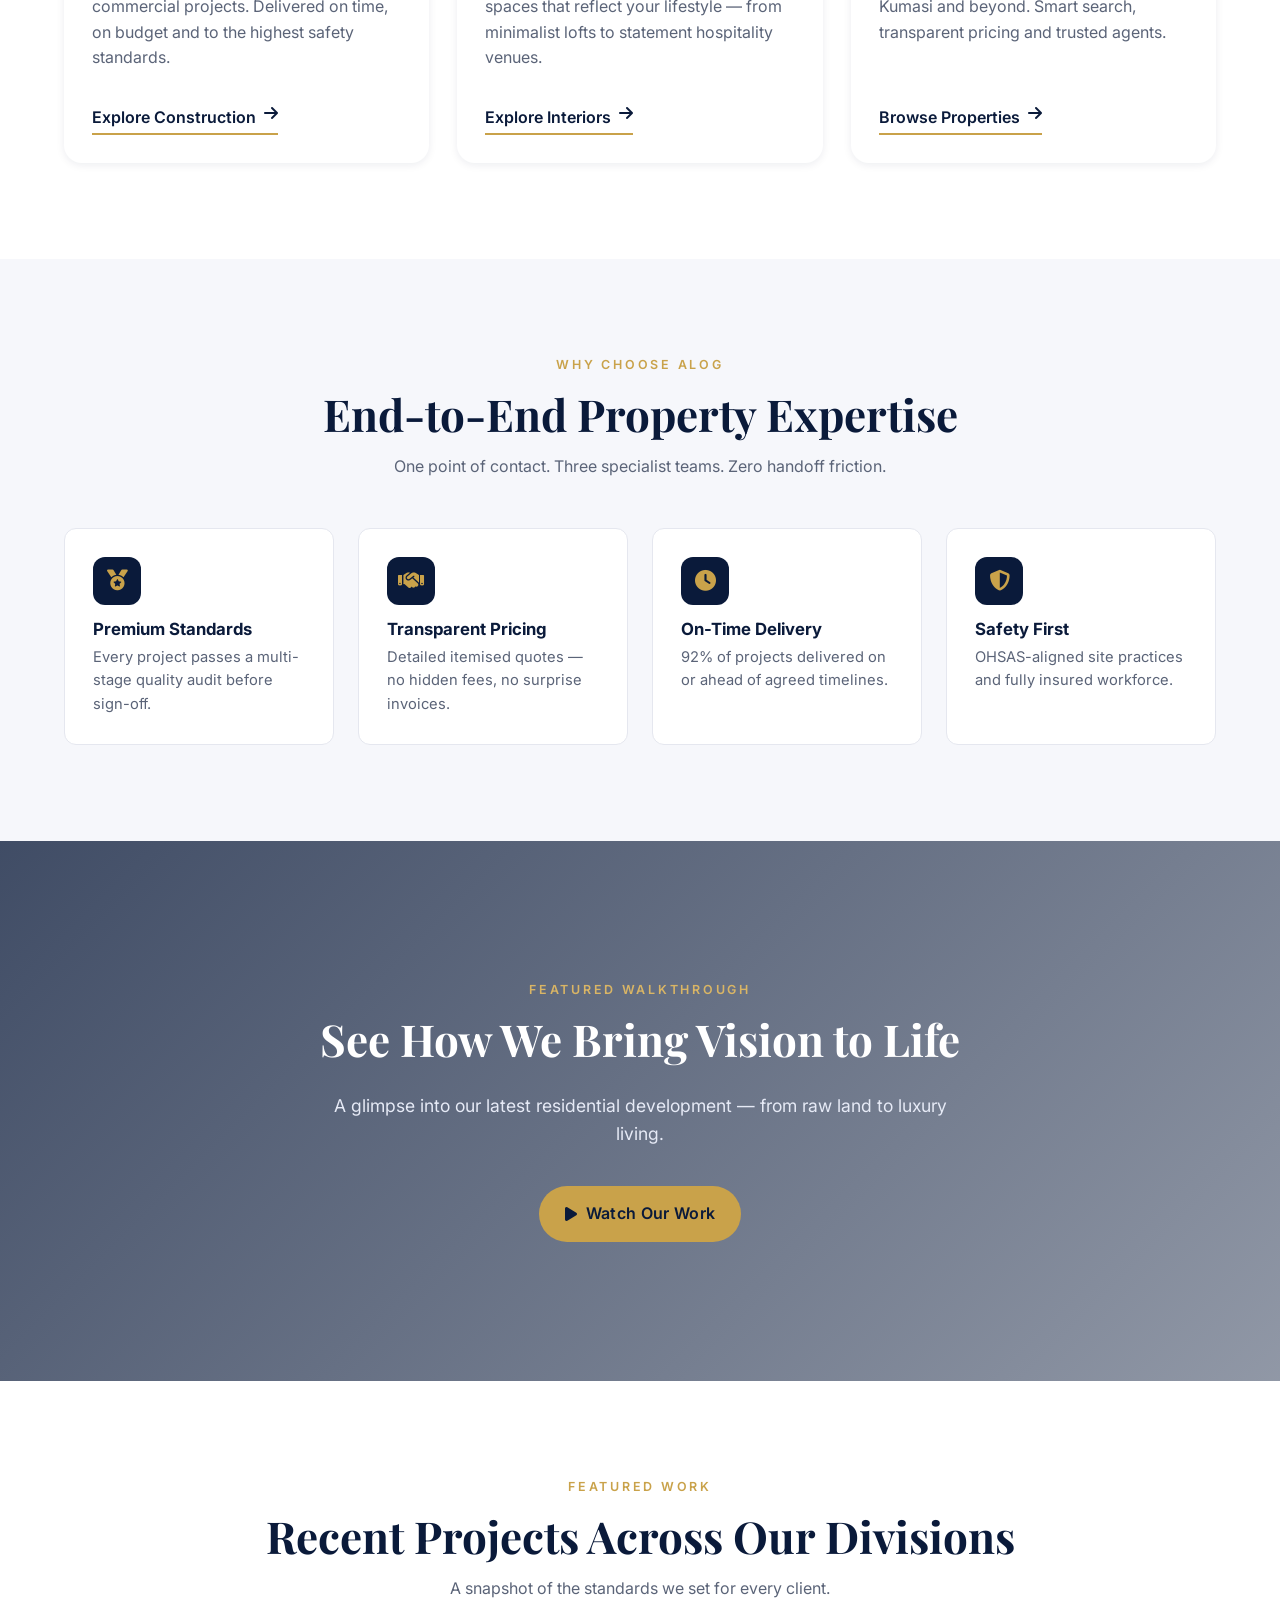
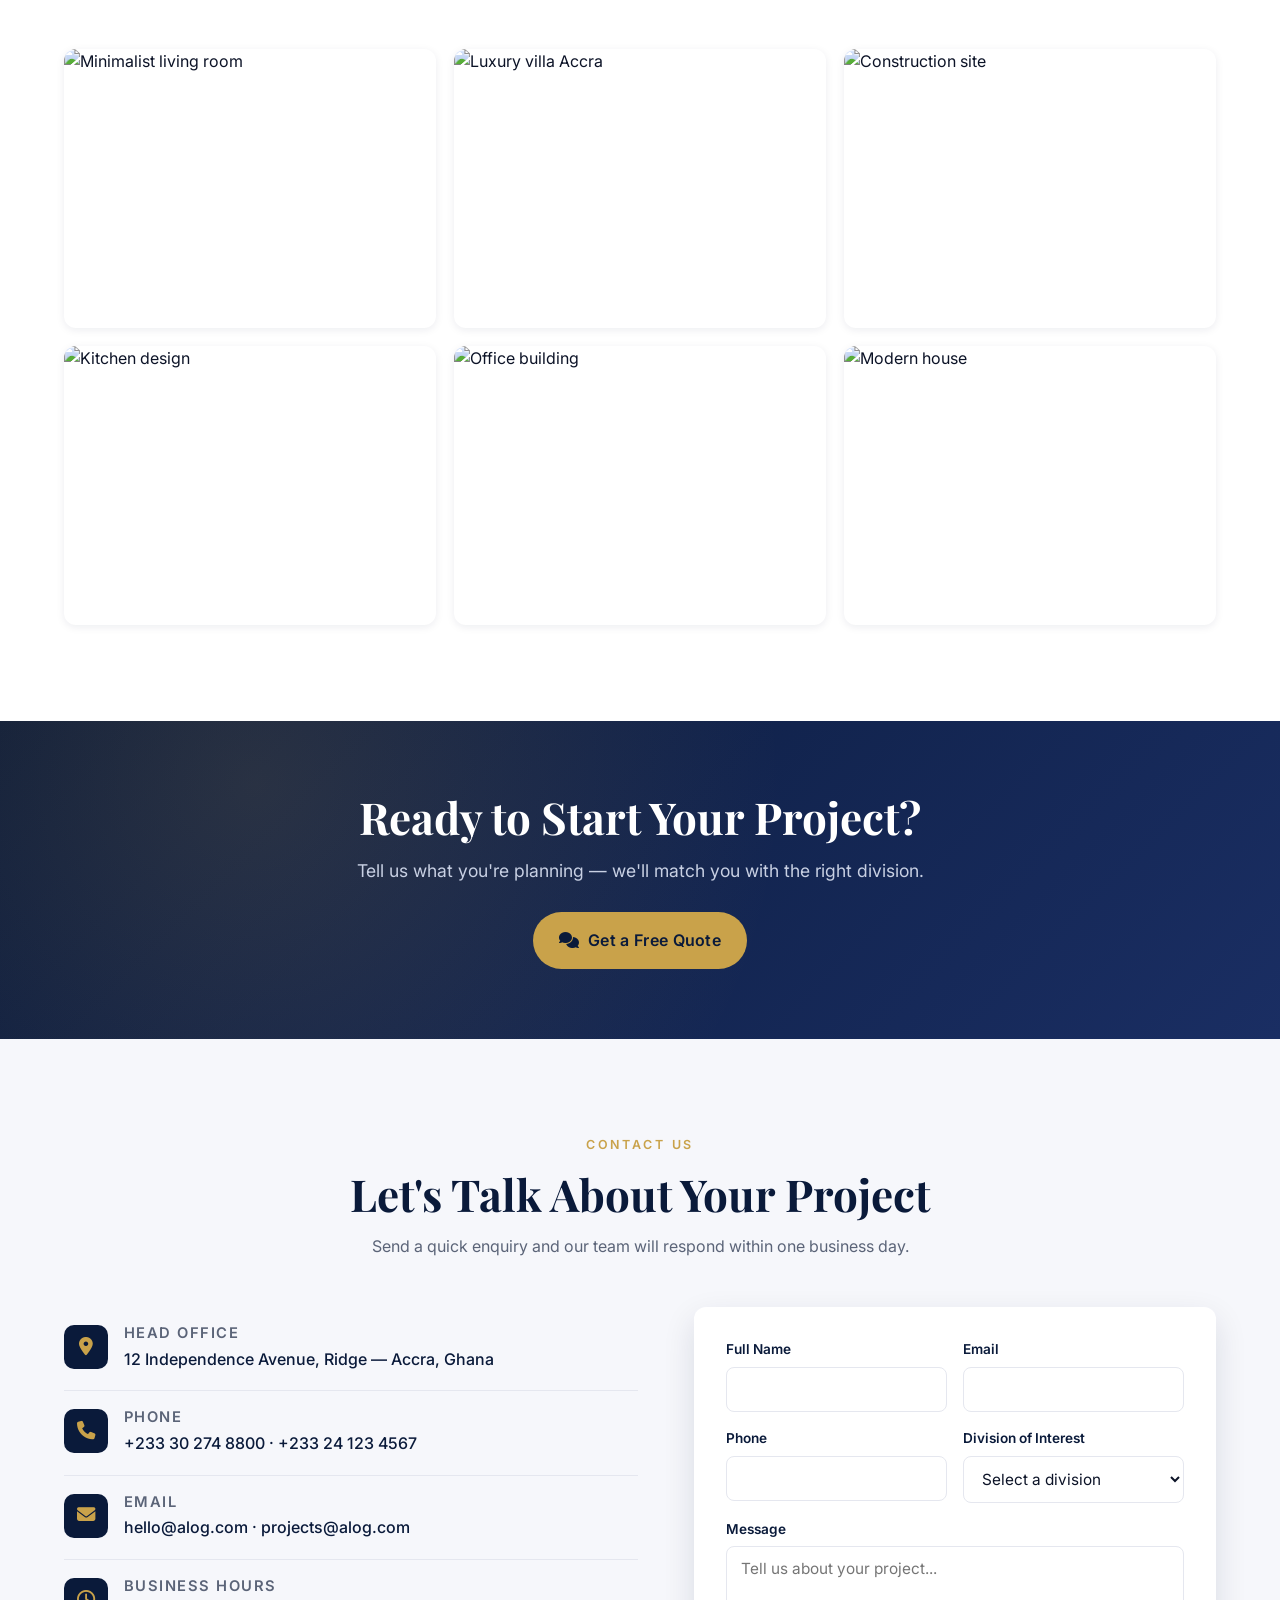
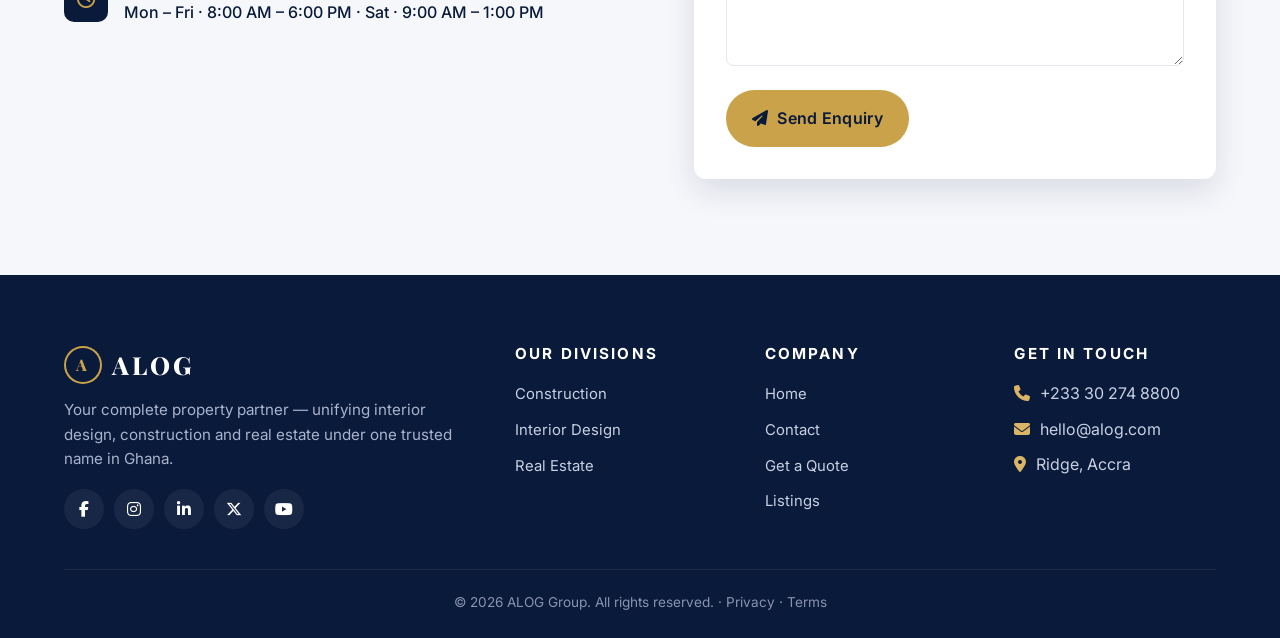
==== commit d1ca7833: "Reorder divisions: Construction, Interior Design, Real Estate" ====
--- a/index.html
+++ b/index.html
@@ -22,8 +22,8 @@
       <nav>
         <ul class="nav-links">
           <li><a href="index.html">Home</a></li>
+          <li><a href="construction.html">Construction</a></li>
           <li><a href="interior.html">Interior Design</a></li>
-          <li><a href="construction.html">Construction</a></li>
           <li><a href="realestate.html">Real Estate</a></li>
           <li><a href="contact.html" class="nav-cta">Contact Us</a></li>
         </ul>
@@ -63,6 +63,18 @@
       </div>
 
       <div class="services">
+        <a class="svc-card reveal" href="construction.html">
+          <div class="media">
+            <span class="tag">Construction</span>
+            <img src="https://images.unsplash.com/photo-1541888946425-d81bb19240f5?auto=format&fit=crop&w=900&q=80" alt="Construction site workers" />
+          </div>
+          <div class="body">
+            <h3>ALOG Construction</h3>
+            <p>Turnkey construction services — new builds, renovations, extensions and commercial projects. Delivered on time, on budget and to the highest safety standards.</p>
+            <span class="go">Explore Construction <i class="fa-solid fa-arrow-right"></i></span>
+          </div>
+        </a>
+
         <a class="svc-card reveal" href="interior.html">
           <div class="media">
             <span class="tag">Interior Design</span>
@@ -72,18 +84,6 @@
             <h3>ALOG Interiors</h3>
             <p>Award-winning residential and commercial interior design. We craft spaces that reflect your lifestyle — from minimalist lofts to statement hospitality venues.</p>
             <span class="go">Explore Interiors <i class="fa-solid fa-arrow-right"></i></span>
-          </div>
-        </a>
-
-        <a class="svc-card reveal" href="construction.html">
-          <div class="media">
-            <span class="tag">Construction</span>
-            <img src="https://images.unsplash.com/photo-1541888946425-d81bb19240f5?auto=format&fit=crop&w=900&q=80" alt="Construction site workers" />
-          </div>
-          <div class="body">
-            <h3>ALOG Construction</h3>
-            <p>Turnkey construction services — new builds, renovations, extensions and commercial projects. Delivered on time, on budget and to the highest safety standards.</p>
-            <span class="go">Explore Construction <i class="fa-solid fa-arrow-right"></i></span>
           </div>
         </a>
 
@@ -249,8 +249,8 @@
               <label>Division of Interest</label>
               <select data-required>
                 <option value="">Select a division</option>
+                <option>Construction</option>
                 <option>Interior Design</option>
-                <option>Construction</option>
                 <option>Real Estate</option>
                 <option>All / Not sure</option>
               </select>
@@ -288,8 +288,8 @@
         <div>
           <h4>Our Divisions</h4>
           <ul>
+            <li><a href="construction.html">Construction</a></li>
             <li><a href="interior.html">Interior Design</a></li>
-            <li><a href="construction.html">Construction</a></li>
             <li><a href="realestate.html">Real Estate</a></li>
           </ul>
         </div>
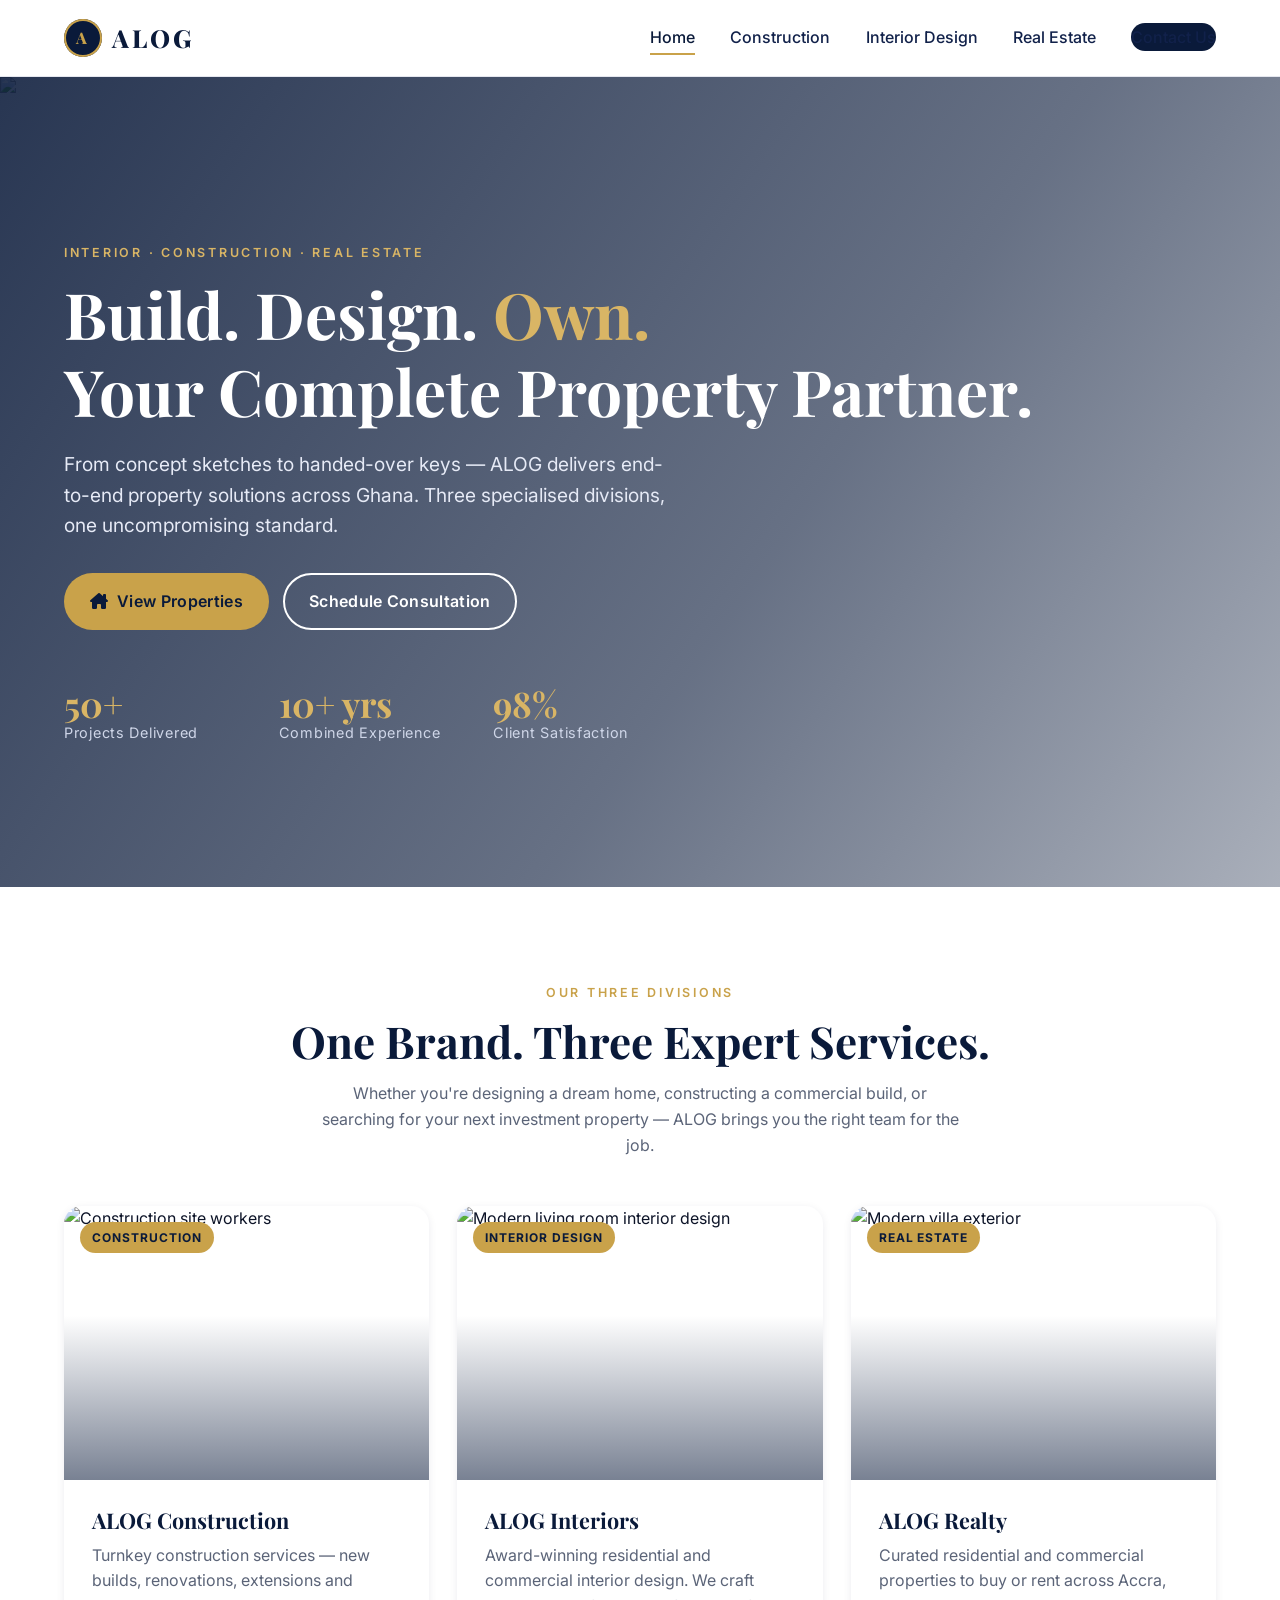
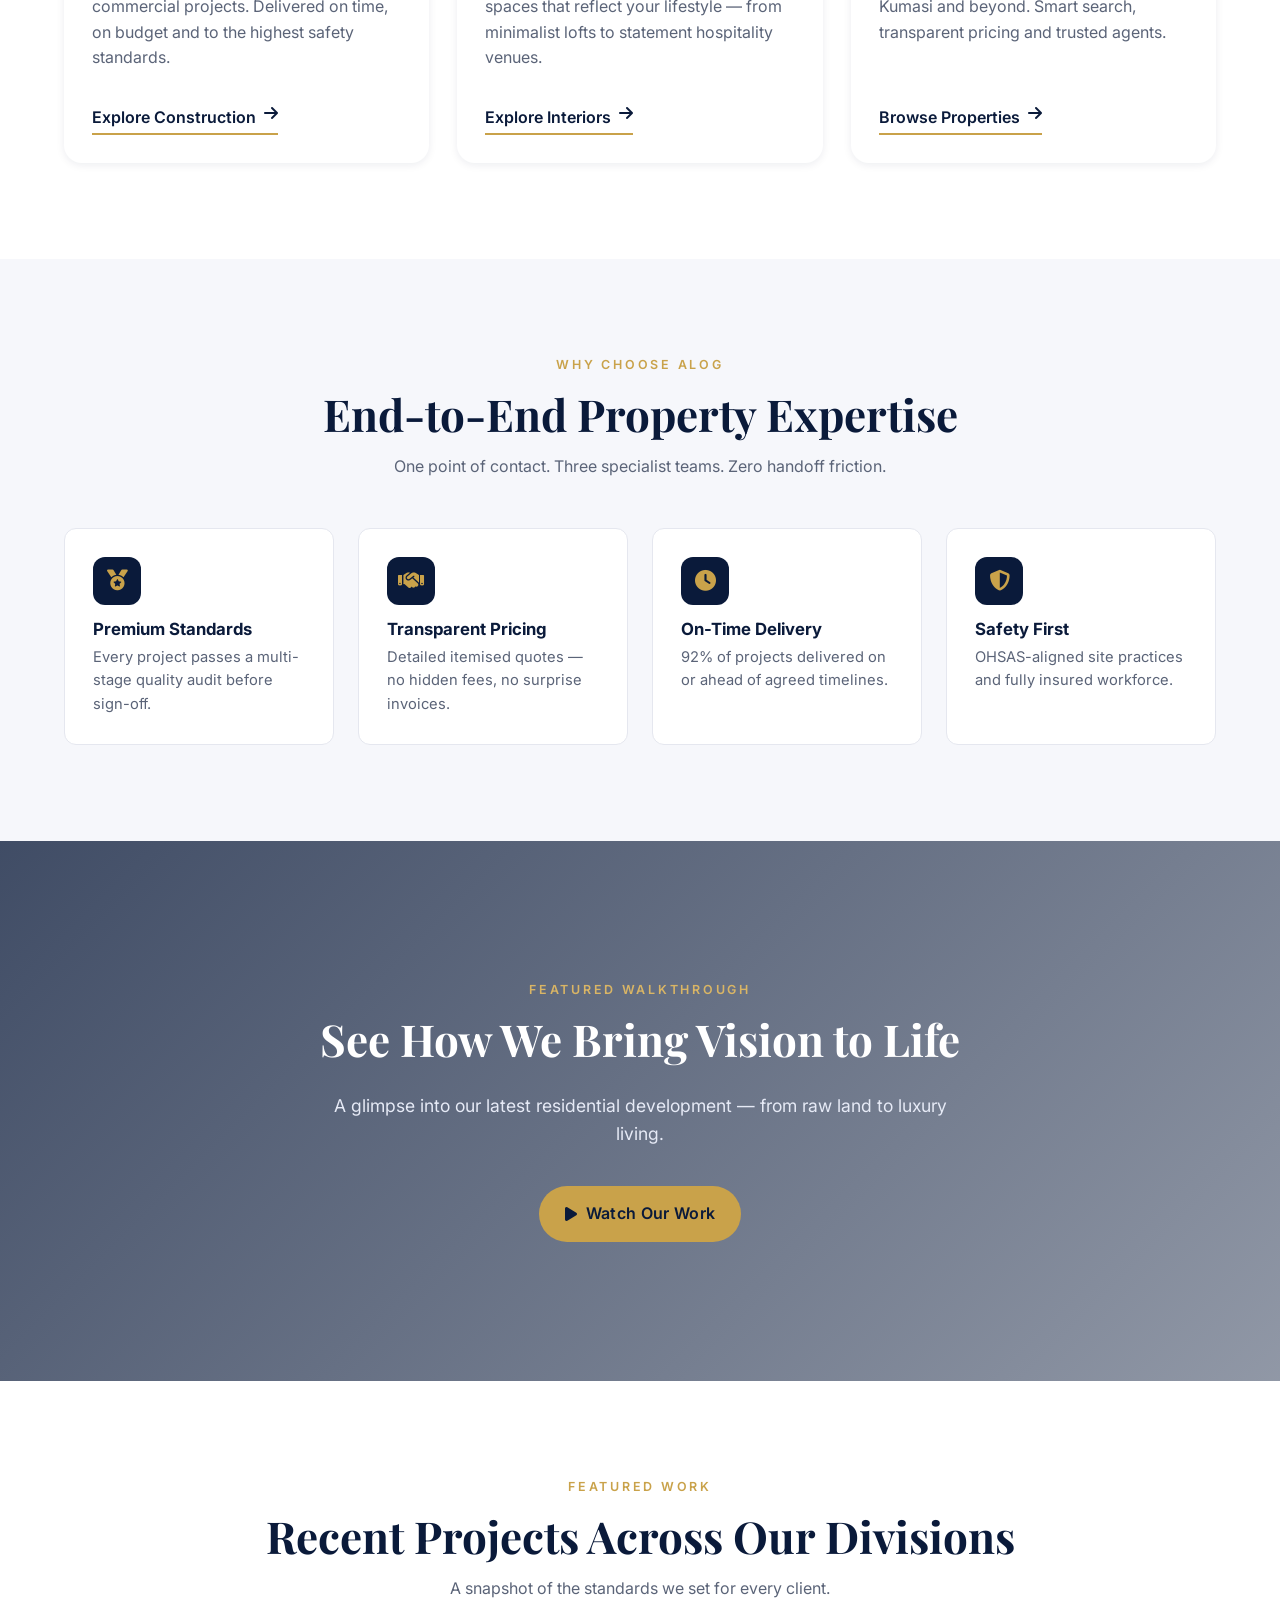
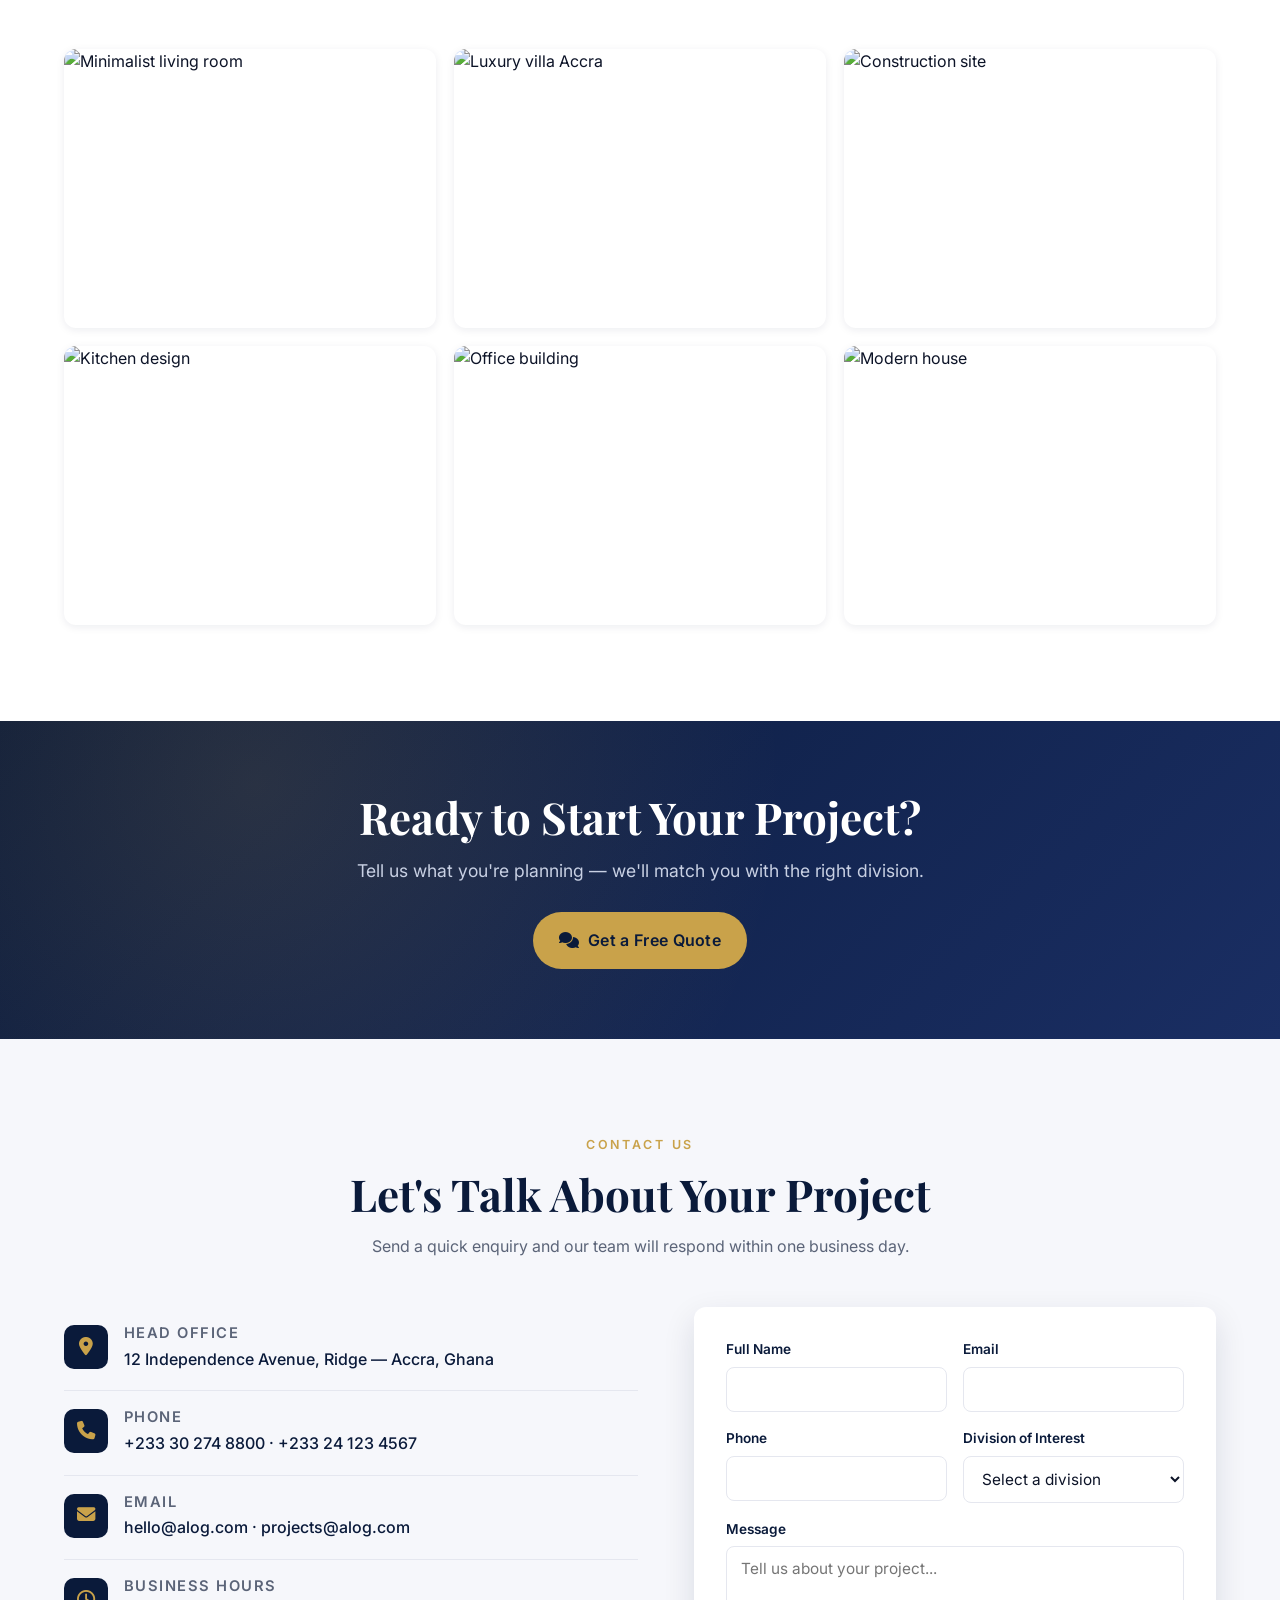
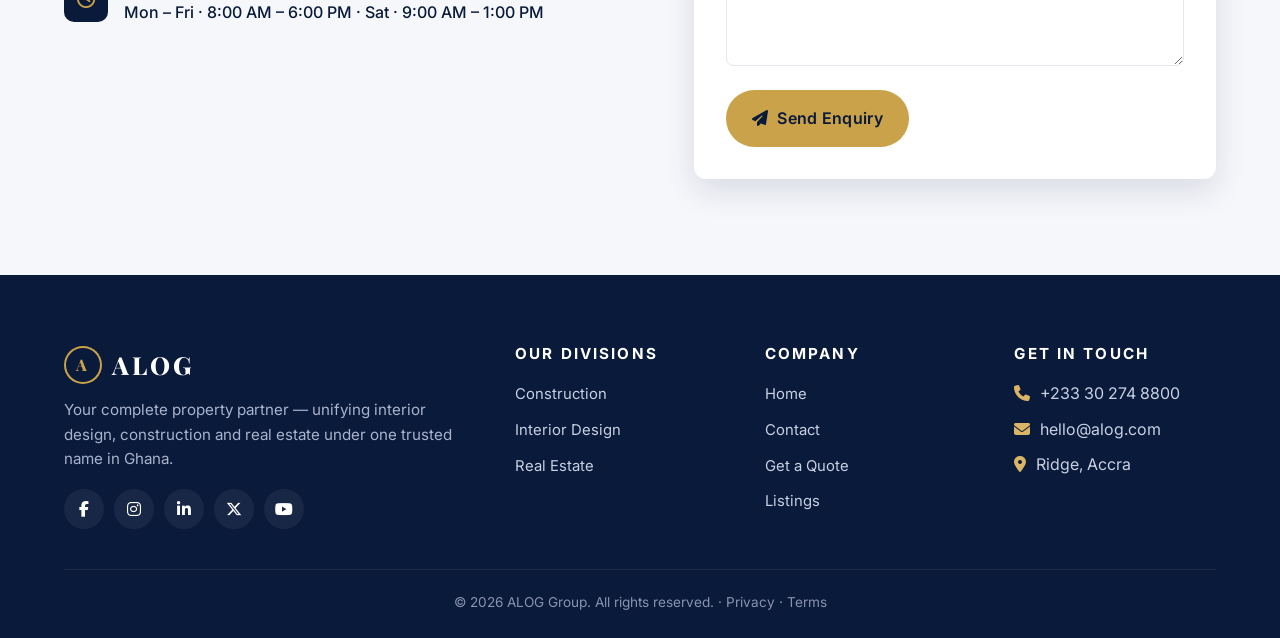
==== commit a6a1c8c2: "Update hero stats; add PWA support (installable on Android & iOS)" ====
--- a/index.html
+++ b/index.html
@@ -9,6 +9,22 @@
   <link rel="preconnect" href="https://fonts.gstatic.com" crossorigin />
   <link href="https://fonts.googleapis.com/css2?family=Inter:wght@400;500;600;700;800&family=Playfair+Display:wght@600;700;800&display=swap" rel="stylesheet" />
   <link rel="stylesheet" href="https://cdnjs.cloudflare.com/ajax/libs/font-awesome/6.5.1/css/all.min.css" />
+    <!-- ============ PWA / Mobile install ============ -->
+  <meta name="theme-color" content="#0a1a3a" />
+  <meta name="color-scheme" content="light dark" />
+  <meta name="mobile-web-app-capable" content="yes" />
+  <meta name="apple-mobile-web-app-capable" content="yes" />
+  <meta name="apple-mobile-web-app-status-bar-style" content="black-translucent" />
+  <meta name="apple-mobile-web-app-title" content="ALOG" />
+  <meta name="application-name" content="ALOG" />
+  <meta name="format-detection" content="telephone=yes" />
+  <link rel="manifest" href="manifest.webmanifest" />
+  <link rel="icon" href="favicon.ico" sizes="any" />
+  <link rel="icon" type="image/png" sizes="32x32" href="icons/favicon-32.png" />
+  <link rel="icon" type="image/png" sizes="16x16" href="icons/favicon-16.png" />
+  <link rel="apple-touch-icon" sizes="180x180" href="icons/apple-touch-icon.png" />
+  <meta name="msapplication-TileColor" content="#0a1a3a" />
+  <meta name="msapplication-TileImage" content="icons/icon-192.png" />
   <link rel="stylesheet" href="css/styles.css" />
 </head>
 <body>
@@ -46,8 +62,8 @@
         <a class="btn btn-secondary" href="contact.html">Schedule Consultation</a>
       </div>
       <div class="hero-stats">
-        <div class="hero-stat"><div class="n">250+</div><div class="l">Projects Delivered</div></div>
-        <div class="hero-stat"><div class="n">15 yrs</div><div class="l">Combined Experience</div></div>
+        <div class="hero-stat"><div class="n">50+</div><div class="l">Projects Delivered</div></div>
+        <div class="hero-stat"><div class="n">10+ yrs</div><div class="l">Combined Experience</div></div>
         <div class="hero-stat"><div class="n">98%</div><div class="l">Client Satisfaction</div></div>
       </div>
     </div>
--- a/css/styles.css
+++ b/css/styles.css
@@ -28,7 +28,11 @@
 }
 
 * { box-sizing: border-box; }
-html { scroll-behavior: smooth; }
+html {
+  scroll-behavior: smooth;
+  -webkit-text-size-adjust: 100%;
+  -webkit-tap-highlight-color: transparent;
+}
 body {
   margin: 0;
   font-family: "Inter", "Segoe UI", system-ui, -apple-system, "Helvetica Neue", Arial, sans-serif;
@@ -36,6 +40,20 @@
   background: var(--white);
   line-height: 1.6;
   -webkit-font-smoothing: antialiased;
+  /* Safe-area insets for iPhone notches & Android gesture bars */
+  padding: env(safe-area-inset-top) env(safe-area-inset-right) env(safe-area-inset-bottom) env(safe-area-inset-left);
+  overscroll-behavior-y: none;
+}
+/* Respect safe-area on sticky nav too */
+.nav { padding-top: env(safe-area-inset-top); }
+/* Standalone / installed PWA — slightly tighten top spacing */
+@media (display-mode: standalone) {
+  .nav { background: rgba(255,255,255,.96); }
+}
+/* Make tap targets comfortably large on touch devices */
+@media (hover: none) and (pointer: coarse) {
+  .btn, .nav-links a, .hamburger, .svc-card, .prop-card, .to-top { min-height: 44px; }
+  input, select, textarea { font-size: 16px; } /* prevents iOS auto-zoom on focus */
 }
 
 img, video { max-width: 100%; display: block; }
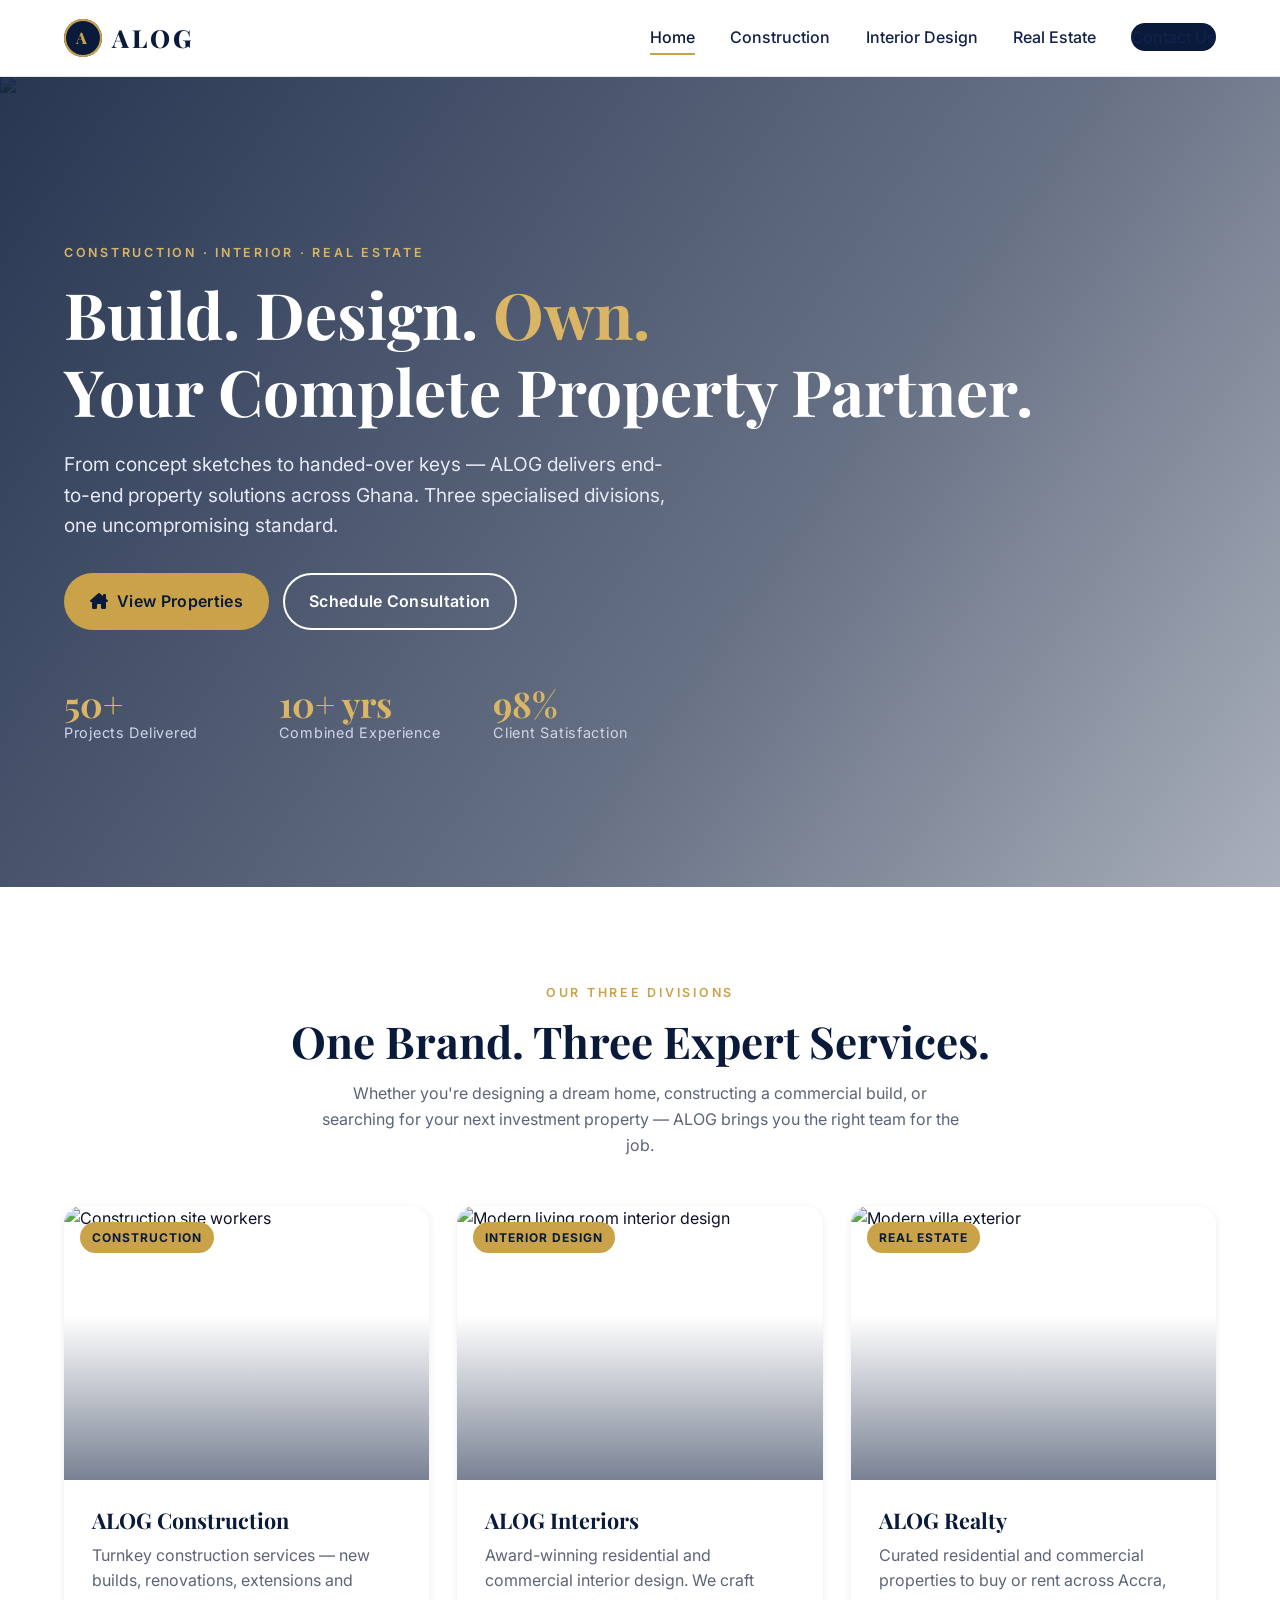
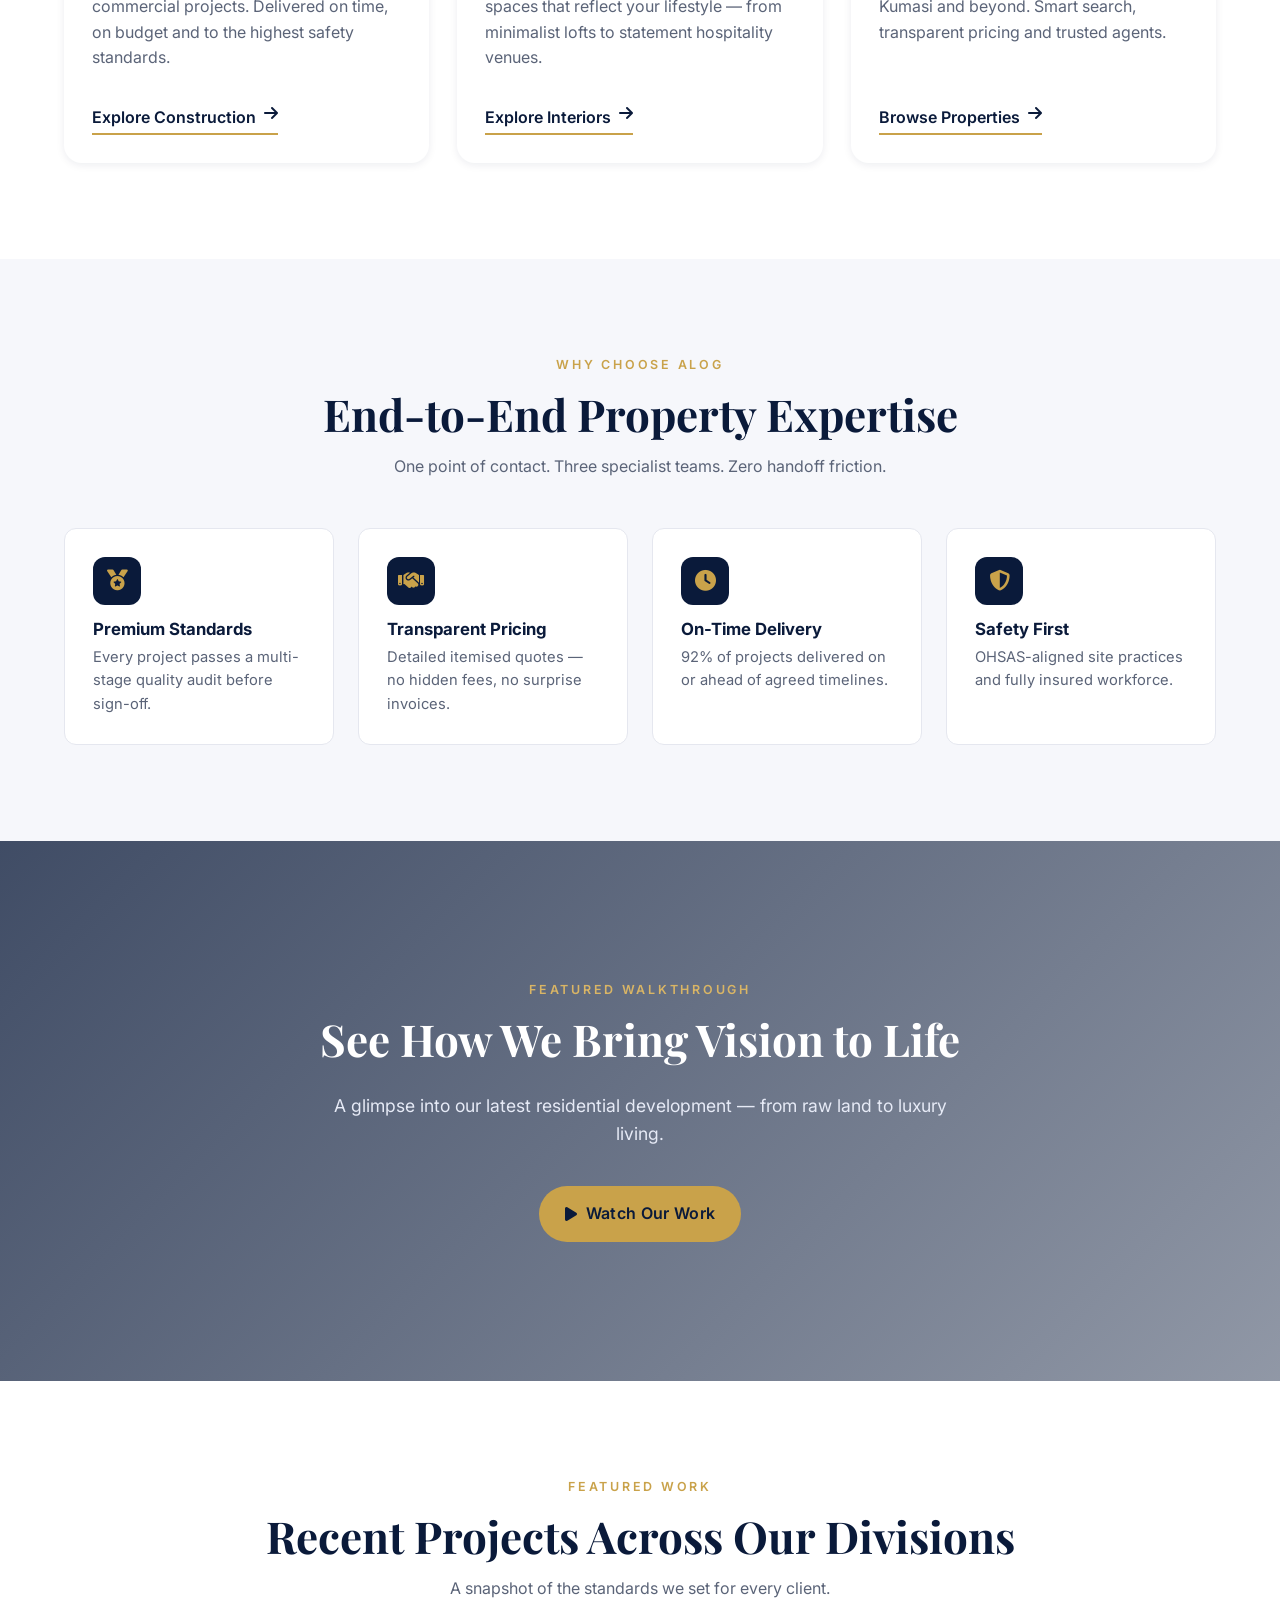
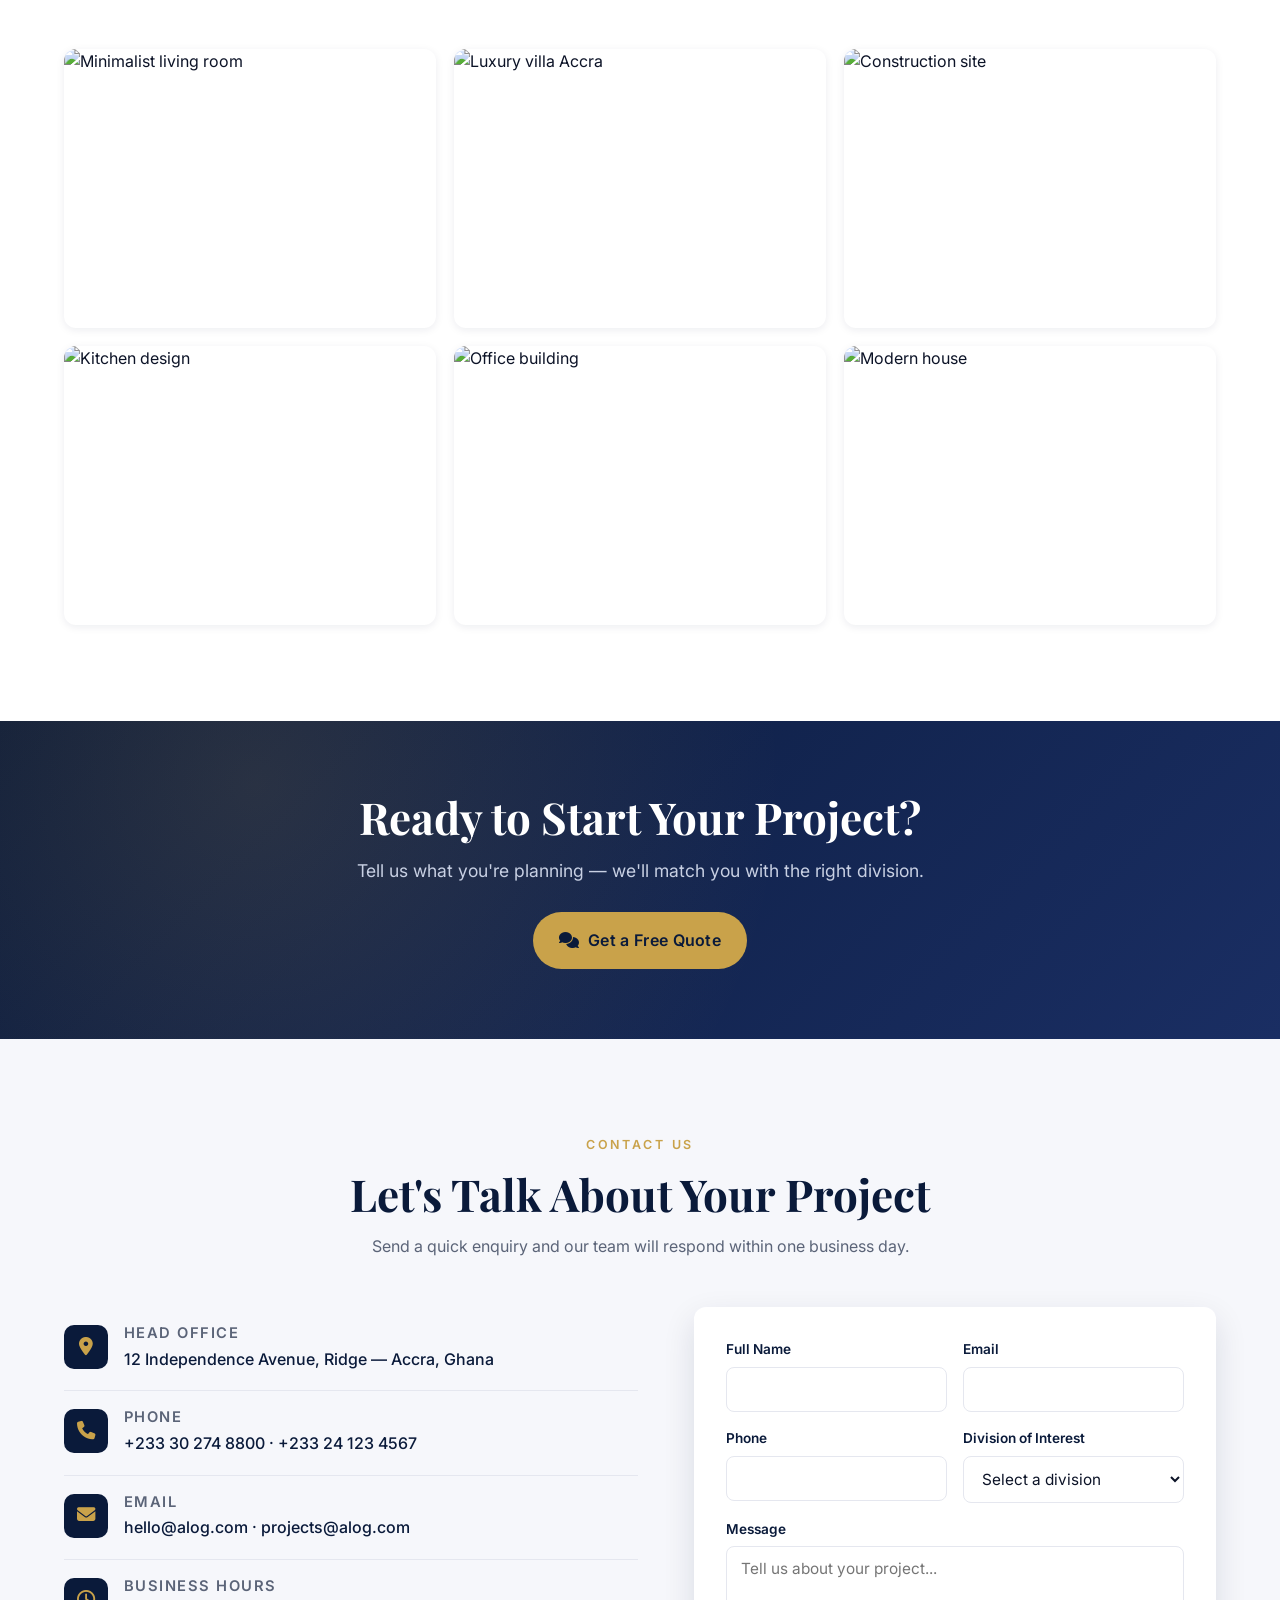
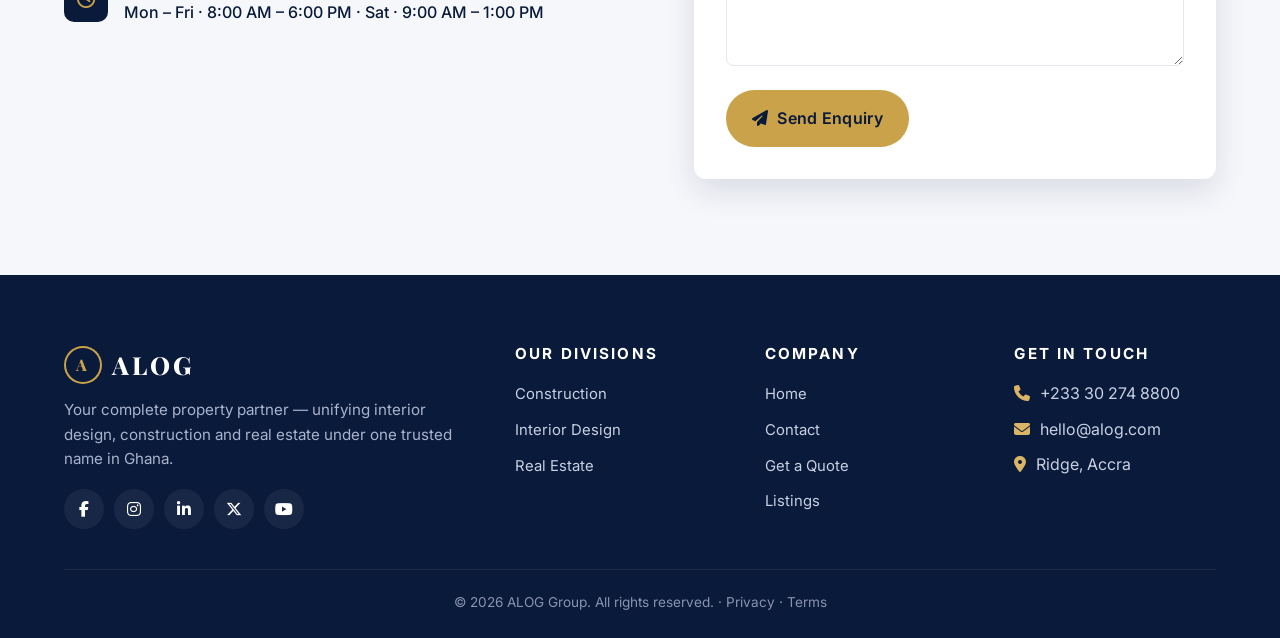
==== commit d95ab2a6: "Fix hero eyebrow: reorder to Construction · Interior · Real Estate" ====
--- a/index.html
+++ b/index.html
@@ -54,7 +54,7 @@
       <img src="https://images.unsplash.com/photo-1600585154340-be6161a56a0c?auto=format&fit=crop&w=1800&q=80" alt="Modern luxury home exterior" />
     </div>
     <div class="hero-inner reveal">
-      <span class="eyebrow" style="color: var(--gold-400);">Interior · Construction · Real Estate</span>
+      <span class="eyebrow" style="color: var(--gold-400);">Construction · Interior · Real Estate</span>
       <h1>Build. Design. <span class="accent">Own.</span><br />Your Complete Property Partner.</h1>
       <p class="hero-tag">From concept sketches to handed-over keys — ALOG delivers end-to-end property solutions across Ghana. Three specialised divisions, one uncompromising standard.</p>
       <div class="hero-actions">
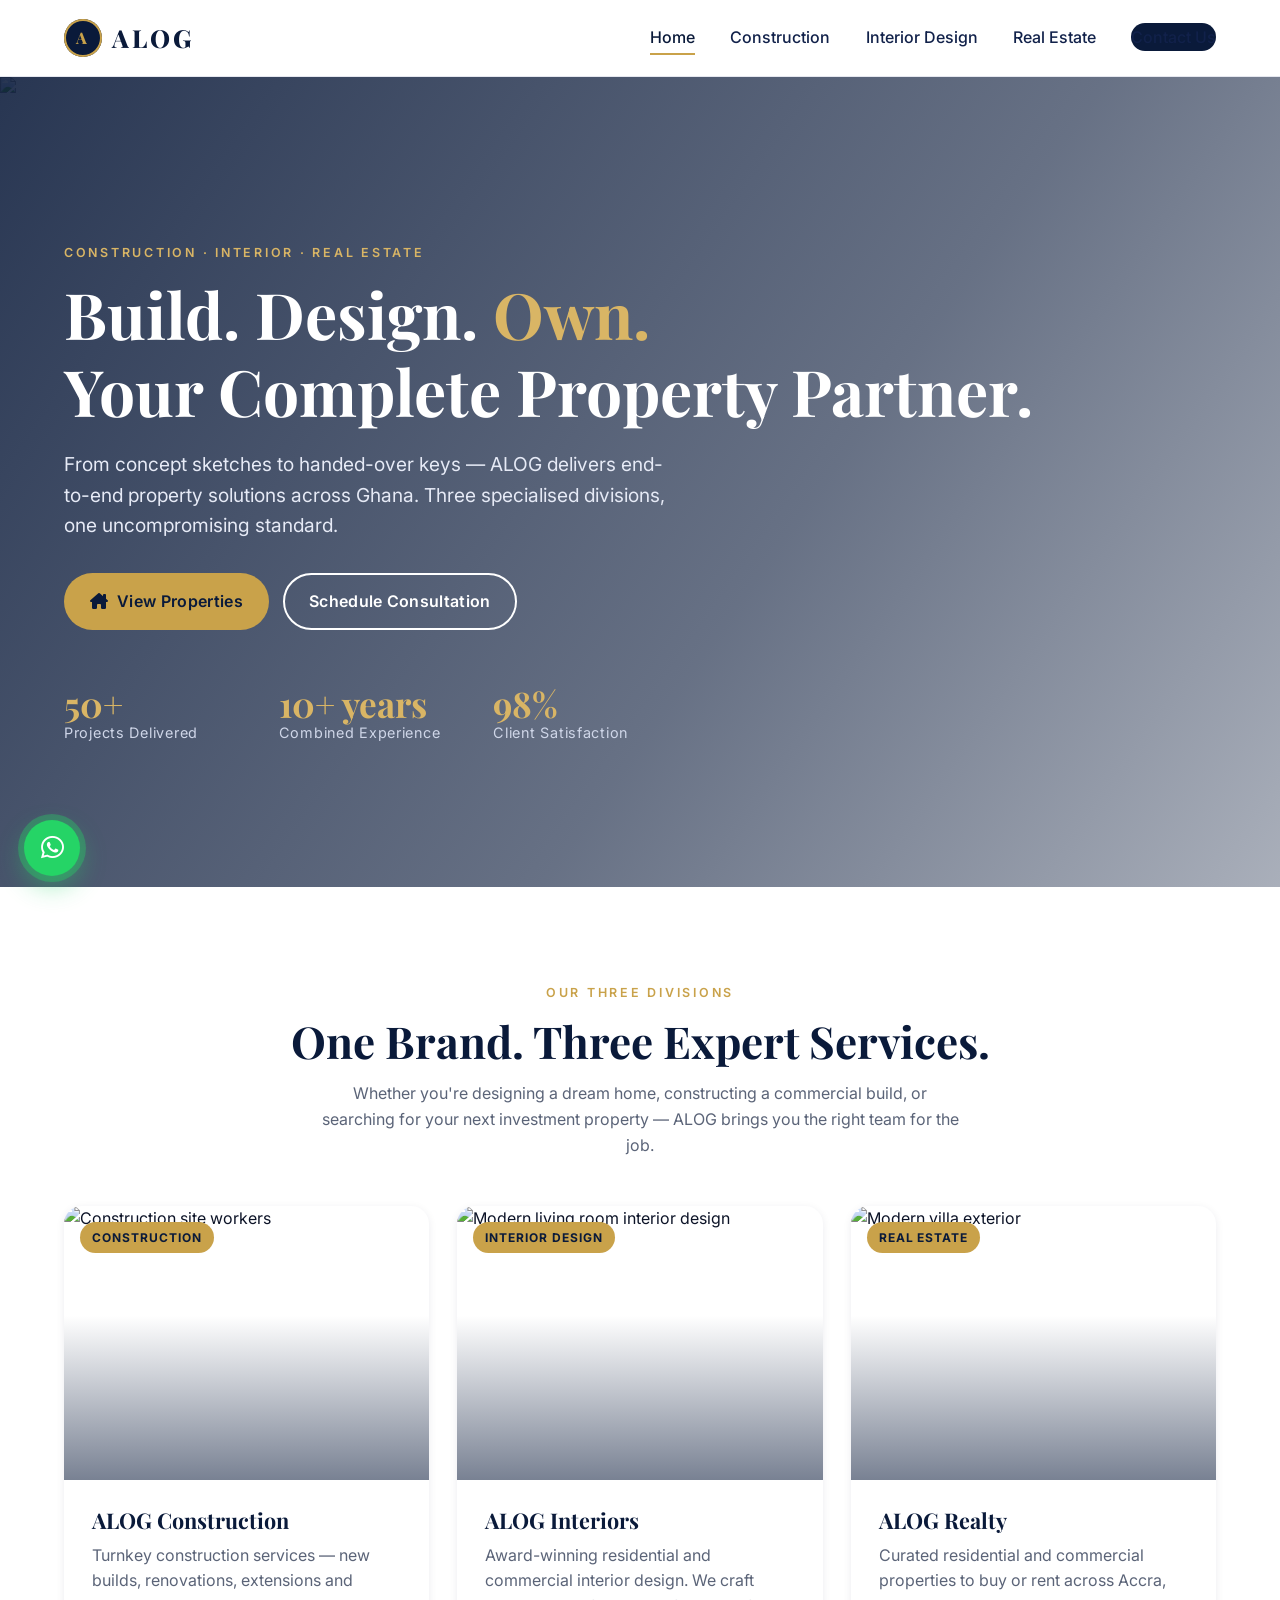
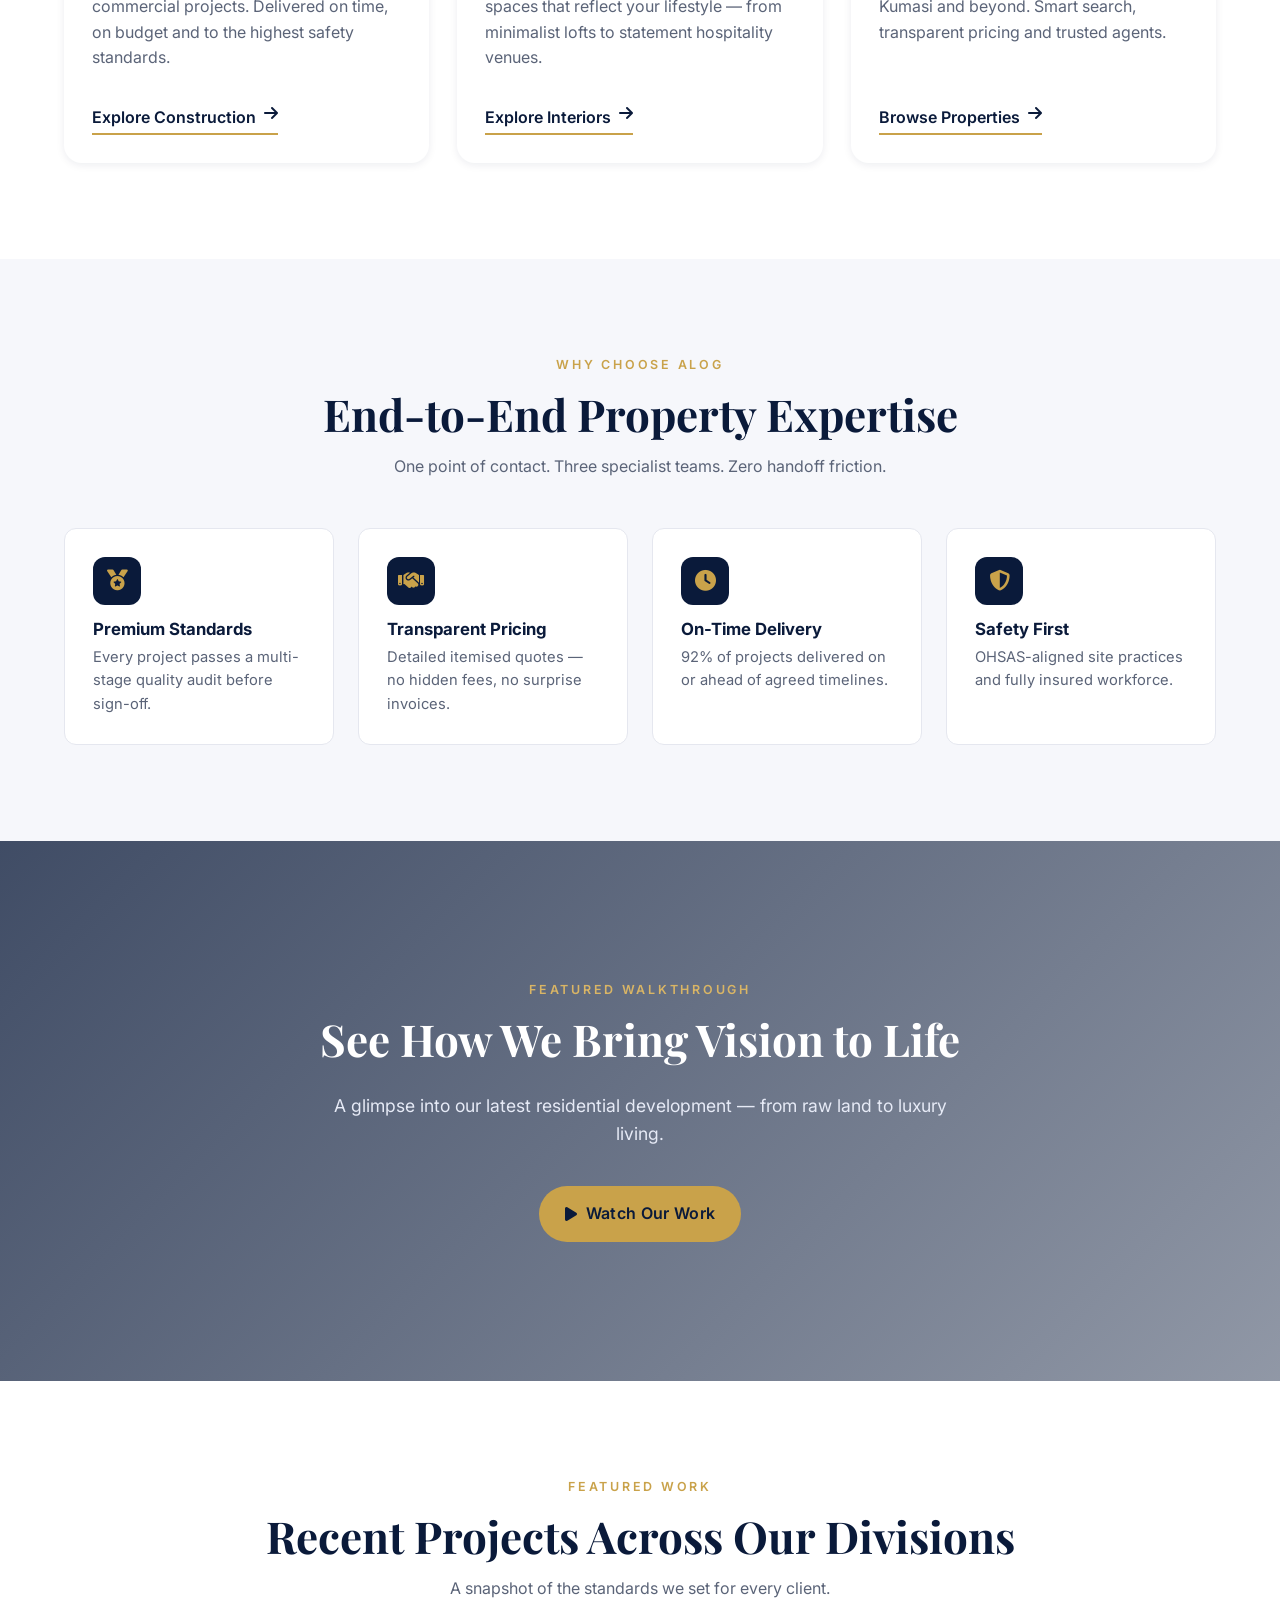
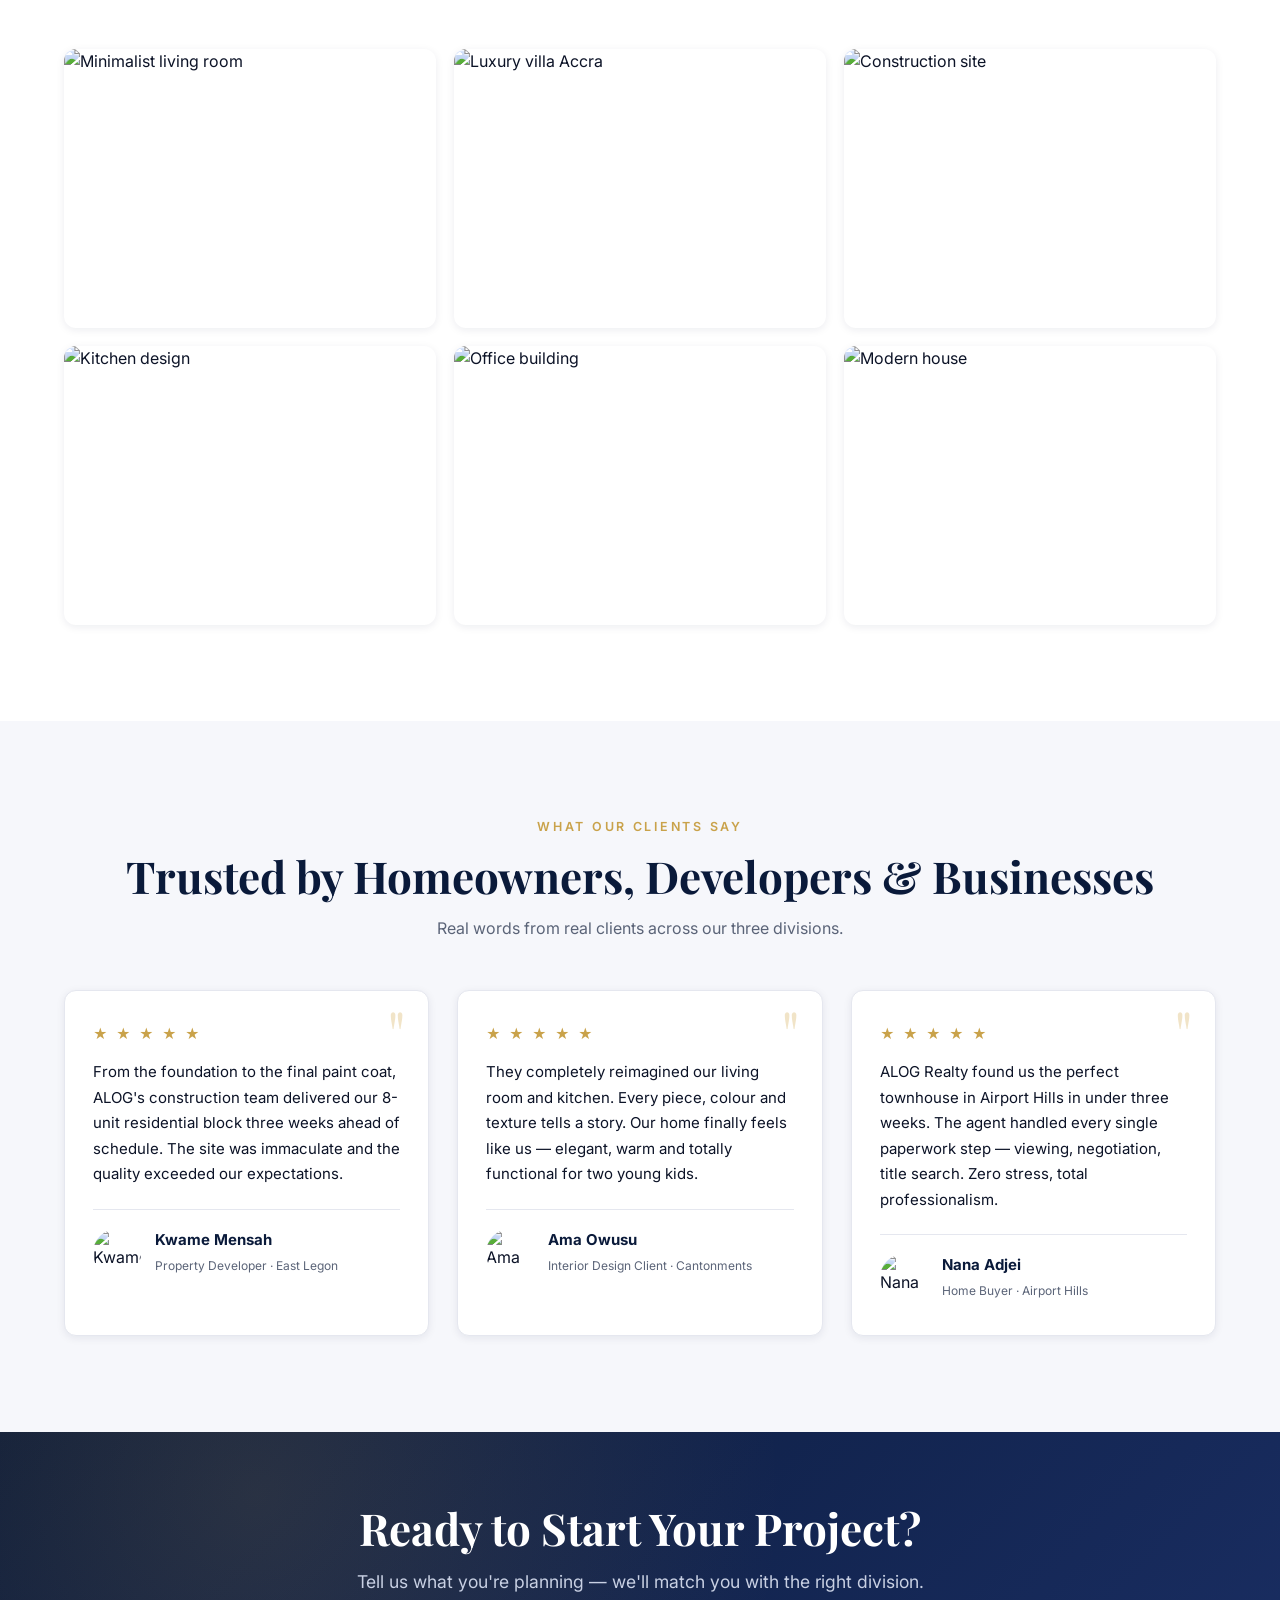
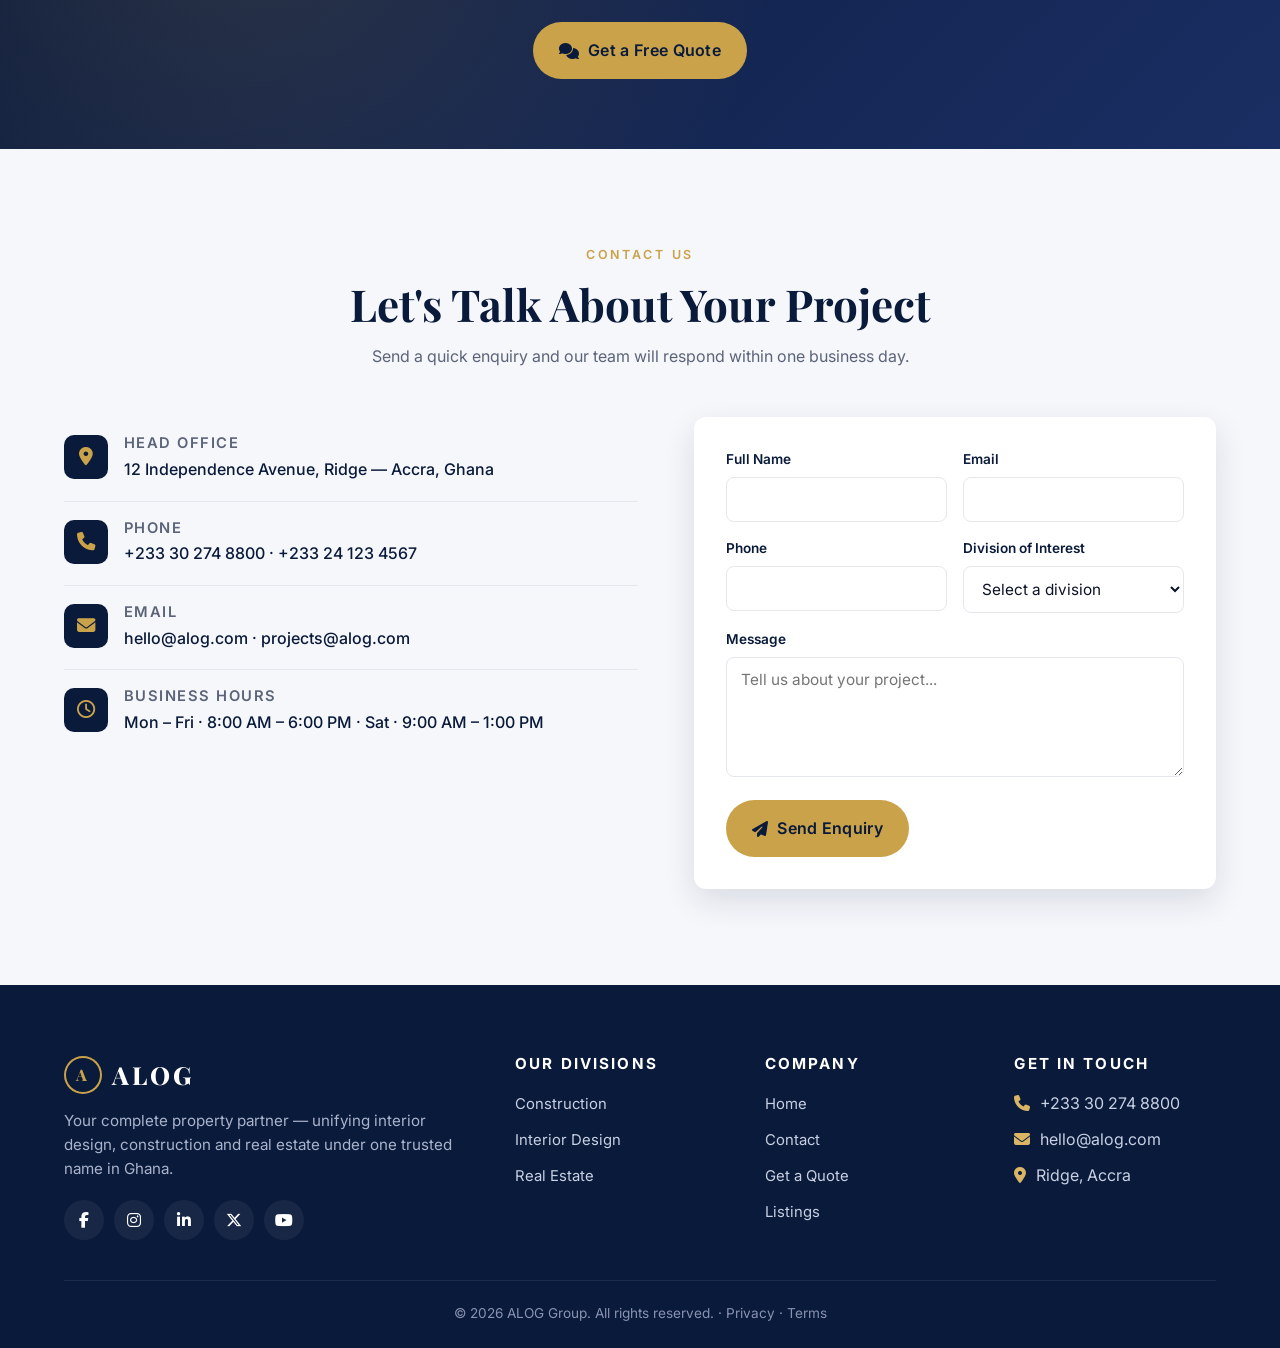
==== commit ac50d3d6: "perf: trim fonts, async FA, lazy images, video metadata; feat: WhatsApp float, testimonials, mortgag" ====
--- a/index.html
+++ b/index.html
@@ -7,8 +7,10 @@
   <meta name="description" content="ALOG is Ghana's complete property partner — uniting world-class interior design, construction and real estate under one trusted name." />
   <link rel="preconnect" href="https://fonts.googleapis.com" />
   <link rel="preconnect" href="https://fonts.gstatic.com" crossorigin />
-  <link href="https://fonts.googleapis.com/css2?family=Inter:wght@400;500;600;700;800&family=Playfair+Display:wght@600;700;800&display=swap" rel="stylesheet" />
-  <link rel="stylesheet" href="https://cdnjs.cloudflare.com/ajax/libs/font-awesome/6.5.1/css/all.min.css" />
+  <link href="https://fonts.googleapis.com/css2?family=Inter:wght@400;600;700&family=Playfair+Display:wght@700&display=swap" rel="stylesheet" />
+  <link rel="preconnect" href="https://images.unsplash.com" crossorigin />
+  <link rel="stylesheet" href="https://cdnjs.cloudflare.com/ajax/libs/font-awesome/6.5.1/css/all.min.css" media="print" onload="this.media='all'" />
+  <noscript><link rel="stylesheet" href="https://cdnjs.cloudflare.com/ajax/libs/font-awesome/6.5.1/css/all.min.css" /></noscript>
     <!-- ============ PWA / Mobile install ============ -->
   <meta name="theme-color" content="#0a1a3a" />
   <meta name="color-scheme" content="light dark" />
@@ -51,7 +53,7 @@
   <!-- ============ HERO ============ -->
   <section class="hero">
     <div class="hero-media">
-      <img src="https://images.unsplash.com/photo-1600585154340-be6161a56a0c?auto=format&fit=crop&w=1800&q=80" alt="Modern luxury home exterior" />
+      <img src="https://images.unsplash.com/photo-1600585154340-be6161a56a0c?auto=format&fit=crop&w=1800&q=80" alt="Modern luxury home exterior"  fetchpriority="high" decoding="async" />
     </div>
     <div class="hero-inner reveal">
       <span class="eyebrow" style="color: var(--gold-400);">Construction · Interior · Real Estate</span>
@@ -63,7 +65,7 @@
       </div>
       <div class="hero-stats">
         <div class="hero-stat"><div class="n">50+</div><div class="l">Projects Delivered</div></div>
-        <div class="hero-stat"><div class="n">10+ yrs</div><div class="l">Combined Experience</div></div>
+        <div class="hero-stat"><div class="n">10+ years</div><div class="l">Combined Experience</div></div>
         <div class="hero-stat"><div class="n">98%</div><div class="l">Client Satisfaction</div></div>
       </div>
     </div>
@@ -82,7 +84,7 @@
         <a class="svc-card reveal" href="construction.html">
           <div class="media">
             <span class="tag">Construction</span>
-            <img src="https://images.unsplash.com/photo-1541888946425-d81bb19240f5?auto=format&fit=crop&w=900&q=80" alt="Construction site workers" />
+            <img src="https://images.unsplash.com/photo-1541888946425-d81bb19240f5?auto=format&fit=crop&w=900&q=80" alt="Construction site workers"  loading="lazy" decoding="async" />
           </div>
           <div class="body">
             <h3>ALOG Construction</h3>
@@ -94,7 +96,7 @@
         <a class="svc-card reveal" href="interior.html">
           <div class="media">
             <span class="tag">Interior Design</span>
-            <img src="https://images.unsplash.com/photo-1616486338812-3dadae4b4ace?auto=format&fit=crop&w=900&q=80" alt="Modern living room interior design" />
+            <img src="https://images.unsplash.com/photo-1616486338812-3dadae4b4ace?auto=format&fit=crop&w=900&q=80" alt="Modern living room interior design"  loading="lazy" decoding="async" />
           </div>
           <div class="body">
             <h3>ALOG Interiors</h3>
@@ -106,7 +108,7 @@
         <a class="svc-card reveal" href="realestate.html">
           <div class="media">
             <span class="tag">Real Estate</span>
-            <img src="https://images.unsplash.com/photo-1600596542815-ffad4c1539a9?auto=format&fit=crop&w=900&q=80" alt="Modern villa exterior" />
+            <img src="https://images.unsplash.com/photo-1600596542815-ffad4c1539a9?auto=format&fit=crop&w=900&q=80" alt="Modern villa exterior"  loading="lazy" decoding="async" />
           </div>
           <div class="body">
             <h3>ALOG Realty</h3>
@@ -154,7 +156,7 @@
 
   <!-- ============ VIDEO BAND ============ -->
   <section class="video-band">
-    <video autoplay muted loop playsinline poster="https://images.unsplash.com/photo-1564013799919-ab600027ffc6?auto=format&fit=crop&w=1600&q=80">
+    <video autoplay muted loop playsinline preload="metadata" poster="https://images.unsplash.com/photo-1564013799919-ab600027ffc6?auto=format&fit=crop&w=1600&q=80">
       <source src="https://cdn.pixabay.com/video/2022/05/11/117198-710707201_large.mp4" type="video/mp4" />
     </video>
     <div class="overlay reveal">
@@ -176,28 +178,80 @@
 
       <div class="gallery reveal">
         <div class="gallery-item" data-lightbox="https://images.unsplash.com/photo-1618221195710-dd6b41faaea6?auto=format&fit=crop&w=1400&q=80">
-          <img src="https://images.unsplash.com/photo-1618221195710-dd6b41faaea6?auto=format&fit=crop&w=800&q=80" alt="Minimalist living room" />
+          <img src="https://images.unsplash.com/photo-1618221195710-dd6b41faaea6?auto=format&fit=crop&w=800&q=80" alt="Minimalist living room"  loading="lazy" decoding="async" />
           <div class="cap"><h4>Modern Minimalist Living Room</h4><small>Interior · Completed Jan 2025</small></div>
         </div>
         <div class="gallery-item" data-lightbox="https://images.unsplash.com/photo-1600585154340-be6161a56a0c?auto=format&fit=crop&w=1400&q=80">
-          <img src="https://images.unsplash.com/photo-1600585154340-be6161a56a0c?auto=format&fit=crop&w=800&q=80" alt="Luxury villa Accra" />
+          <img src="https://images.unsplash.com/photo-1600585154340-be6161a56a0c?auto=format&fit=crop&w=800&q=80" alt="Luxury villa Accra"  loading="lazy" decoding="async" />
           <div class="cap"><h4>Luxury 4-Bed Villa</h4><small>Real Estate · Airport Hills, Accra</small></div>
         </div>
         <div class="gallery-item" data-lightbox="https://images.unsplash.com/photo-1503387762-592deb58ef4e?auto=format&fit=crop&w=1400&q=80">
-          <img src="https://images.unsplash.com/photo-1503387762-592deb58ef4e?auto=format&fit=crop&w=800&q=80" alt="Construction site" />
+          <img src="https://images.unsplash.com/photo-1503387762-592deb58ef4e?auto=format&fit=crop&w=800&q=80" alt="Construction site"  loading="lazy" decoding="async" />
           <div class="cap"><h4>Residential Complex Build</h4><small>Construction · Completed 2024 · 12 units</small></div>
         </div>
         <div class="gallery-item" data-lightbox="https://images.unsplash.com/photo-1615529182904-14819c35db37?auto=format&fit=crop&w=1400&q=80">
-          <img src="https://images.unsplash.com/photo-1615529182904-14819c35db37?auto=format&fit=crop&w=800&q=80" alt="Kitchen design" />
+          <img src="https://images.unsplash.com/photo-1615529182904-14819c35db37?auto=format&fit=crop&w=800&q=80" alt="Kitchen design"  loading="lazy" decoding="async" />
           <div class="cap"><h4>Chef's Kitchen Renovation</h4><small>Interior · East Legon</small></div>
         </div>
         <div class="gallery-item" data-lightbox="https://images.unsplash.com/photo-1522708323590-d24dbb6b0267?auto=format&fit=crop&w=1400&q=80">
-          <img src="https://images.unsplash.com/photo-1522708323590-d24dbb6b0267?auto=format&fit=crop&w=800&q=80" alt="Office building" />
+          <img src="https://images.unsplash.com/photo-1522708323590-d24dbb6b0267?auto=format&fit=crop&w=800&q=80" alt="Office building"  loading="lazy" decoding="async" />
           <div class="cap"><h4>Commercial HQ Build</h4><small>Construction · Cantonments, Accra</small></div>
         </div>
         <div class="gallery-item" data-lightbox="https://images.unsplash.com/photo-1512917774080-9991f1c4c750?auto=format&fit=crop&w=1400&q=80">
-          <img src="https://images.unsplash.com/photo-1512917774080-9991f1c4c750?auto=format&fit=crop&w=800&q=80" alt="Modern house" />
+          <img src="https://images.unsplash.com/photo-1512917774080-9991f1c4c750?auto=format&fit=crop&w=800&q=80" alt="Modern house"  loading="lazy" decoding="async" />
           <div class="cap"><h4>Contemporary Family Home</h4><small>Real Estate · Trasacco Valley</small></div>
+        </div>
+      </div>
+    </div>
+  </section>
+
+  <!-- ============ TESTIMONIALS ============ -->
+  <section class="section section-alt">
+    <div class="container">
+      <div class="reveal">
+        <span class="eyebrow" style="display:block; text-align:center;">What Our Clients Say</span>
+        <h2 class="section-title">Trusted by Homeowners, Developers & Businesses</h2>
+        <p class="section-sub">Real words from real clients across our three divisions.</p>
+      </div>
+
+      <div class="testimonials">
+        <div class="testimonial reveal">
+          <span class="quote-mark">"</span>
+          <div class="stars">★ ★ ★ ★ ★</div>
+          <blockquote>From the foundation to the final paint coat, ALOG's construction team delivered our 8-unit residential block three weeks ahead of schedule. The site was immaculate and the quality exceeded our expectations.</blockquote>
+          <div class="person">
+            <img src="https://images.unsplash.com/photo-1507003211169-0a1dd7228f2d?auto=format&fit=crop&w=200&q=80" alt="Kwame Mensah" loading="lazy" decoding="async" />
+            <div>
+              <h5>Kwame Mensah</h5>
+              <small>Property Developer · East Legon</small>
+            </div>
+          </div>
+        </div>
+
+        <div class="testimonial reveal">
+          <span class="quote-mark">"</span>
+          <div class="stars">★ ★ ★ ★ ★</div>
+          <blockquote>They completely reimagined our living room and kitchen. Every piece, colour and texture tells a story. Our home finally feels like us — elegant, warm and totally functional for two young kids.</blockquote>
+          <div class="person">
+            <img src="https://images.unsplash.com/photo-1544005313-94ddf0286df2?auto=format&fit=crop&w=200&q=80" alt="Ama Owusu" loading="lazy" decoding="async" />
+            <div>
+              <h5>Ama Owusu</h5>
+              <small>Interior Design Client · Cantonments</small>
+            </div>
+          </div>
+        </div>
+
+        <div class="testimonial reveal">
+          <span class="quote-mark">"</span>
+          <div class="stars">★ ★ ★ ★ ★</div>
+          <blockquote>ALOG Realty found us the perfect townhouse in Airport Hills in under three weeks. The agent handled every single paperwork step — viewing, negotiation, title search. Zero stress, total professionalism.</blockquote>
+          <div class="person">
+            <img src="https://images.unsplash.com/photo-1573496359142-b8d87734a5a2?auto=format&fit=crop&w=200&q=80" alt="Nana Adjei" loading="lazy" decoding="async" />
+            <div>
+              <h5>Nana Adjei</h5>
+              <small>Home Buyer · Airport Hills</small>
+            </div>
+          </div>
         </div>
       </div>
     </div>
@@ -333,6 +387,10 @@
     </div>
   </footer>
 
+  <a class="wa-float" href="https://wa.me/233241234567?text=Hi%20ALOG%2C%20I%27d%20like%20to%20enquire%20about%20your%20services." target="_blank" rel="noopener" aria-label="Chat with ALOG on WhatsApp">
+    <i class="fa-brands fa-whatsapp"></i>
+    <span class="wa-label">Chat with us</span>
+  </a>
   <button class="to-top" aria-label="Back to top"><i class="fa-solid fa-arrow-up"></i></button>
   <script src="js/main.js"></script>
 </body>
--- a/css/styles.css
+++ b/css/styles.css
@@ -716,6 +716,204 @@
 }
 .to-top.visible { opacity: 1; transform: translateY(0); pointer-events: auto; }
 .to-top:hover { background: var(--gold-500); color: var(--navy-900); }
+
+/* ---------- Floating WhatsApp ---------- */
+.wa-float {
+  position: fixed;
+  left: 24px; bottom: 24px;
+  width: 56px; height: 56px;
+  background: #25D366;
+  color: #fff;
+  border-radius: 50%;
+  display: grid; place-items: center;
+  box-shadow: 0 10px 26px rgba(37, 211, 102, .45);
+  z-index: 99;
+  font-size: 26px;
+  transition: transform .25s var(--ease), box-shadow .25s var(--ease);
+}
+.wa-float::before {
+  content: "";
+  position: absolute;
+  inset: -6px;
+  border-radius: 50%;
+  background: rgba(37, 211, 102, .35);
+  animation: waPulse 2.2s ease-out infinite;
+  z-index: -1;
+}
+.wa-float:hover { transform: scale(1.08); box-shadow: 0 14px 32px rgba(37, 211, 102, .6); }
+.wa-float .wa-label {
+  position: absolute;
+  right: calc(100% + 10px);
+  background: var(--navy-900);
+  color: var(--white);
+  font-size: 13px;
+  font-weight: 600;
+  padding: 6px 12px;
+  border-radius: 6px;
+  white-space: nowrap;
+  opacity: 0;
+  transform: translateX(6px);
+  transition: all .25s var(--ease);
+  pointer-events: none;
+}
+.wa-float:hover .wa-label { opacity: 1; transform: translateX(0); }
+@keyframes waPulse {
+  0% { transform: scale(1); opacity: .7; }
+  100% { transform: scale(1.8); opacity: 0; }
+}
+@media (max-width: 640px) {
+  .wa-float { width: 52px; height: 52px; font-size: 24px; left: 16px; bottom: 16px; }
+  .wa-float .wa-label { display: none; }
+}
+
+/* ---------- Testimonials ---------- */
+.testimonials {
+  display: grid;
+  grid-template-columns: repeat(3, 1fr);
+  gap: 28px;
+  margin-top: 40px;
+}
+@media (max-width: 900px) { .testimonials { grid-template-columns: 1fr; } }
+.testimonial {
+  background: var(--white);
+  border-radius: var(--radius-md);
+  padding: 32px 28px;
+  box-shadow: var(--shadow-sm);
+  border: 1px solid var(--line);
+  position: relative;
+  transition: transform .3s var(--ease), box-shadow .3s var(--ease);
+}
+.testimonial:hover { transform: translateY(-6px); box-shadow: var(--shadow-md); }
+.testimonial .quote-mark {
+  font-family: "Playfair Display", serif;
+  font-size: 64px;
+  line-height: 1;
+  color: var(--gold-400);
+  position: absolute;
+  top: 10px; right: 22px;
+  opacity: .35;
+}
+.testimonial .stars {
+  color: var(--gold-500);
+  margin-bottom: 14px;
+  font-size: 14px;
+  letter-spacing: 2px;
+}
+.testimonial blockquote {
+  margin: 0 0 22px;
+  font-size: 15px;
+  line-height: 1.7;
+  color: var(--ink);
+}
+.testimonial .person {
+  display: flex;
+  align-items: center;
+  gap: 14px;
+  border-top: 1px solid var(--line);
+  padding-top: 18px;
+}
+.testimonial .person img {
+  width: 48px; height: 48px;
+  border-radius: 50%;
+  object-fit: cover;
+}
+.testimonial .person h5 {
+  margin: 0;
+  font-size: 15px;
+  color: var(--navy-900);
+}
+.testimonial .person small {
+  color: var(--muted);
+  font-size: 12px;
+}
+
+/* ---------- Mortgage Calculator ---------- */
+.calc-wrap {
+  display: grid;
+  grid-template-columns: 1.1fr .9fr;
+  gap: 36px;
+  background: var(--white);
+  border-radius: var(--radius-lg);
+  padding: 40px;
+  box-shadow: var(--shadow-md);
+  border: 1px solid var(--line);
+  margin-top: 28px;
+}
+@media (max-width: 900px) { .calc-wrap { grid-template-columns: 1fr; padding: 26px; } }
+.calc-wrap h3 { margin-top: 0; color: var(--navy-900); }
+.calc-wrap .calc-row {
+  display: flex;
+  flex-direction: column;
+  gap: 6px;
+  margin-bottom: 18px;
+}
+.calc-wrap label {
+  font-size: 13px;
+  font-weight: 600;
+  color: var(--navy-900);
+  display: flex;
+  justify-content: space-between;
+}
+.calc-wrap label .value {
+  color: var(--gold-500);
+  font-family: "Playfair Display", serif;
+  font-size: 18px;
+}
+.calc-wrap input[type="number"] {
+  padding: 12px 14px;
+  border: 1px solid var(--line);
+  border-radius: var(--radius-sm);
+  font-size: 15px;
+  font-family: inherit;
+  background: var(--bg-alt);
+  transition: border .2s var(--ease);
+}
+.calc-wrap input[type="number"]:focus {
+  outline: none;
+  border-color: var(--gold-500);
+  background: var(--white);
+}
+.calc-wrap input[type="range"] {
+  width: 100%;
+  accent-color: var(--gold-500);
+}
+.calc-result {
+  background: linear-gradient(135deg, var(--navy-900), var(--navy-700));
+  color: var(--white);
+  border-radius: var(--radius-md);
+  padding: 32px 28px;
+  display: flex;
+  flex-direction: column;
+  justify-content: center;
+  position: relative;
+  overflow: hidden;
+}
+.calc-result::before {
+  content: "";
+  position: absolute;
+  top: -60px; right: -60px;
+  width: 180px; height: 180px;
+  background: radial-gradient(circle, var(--gold-500) 0%, transparent 70%);
+  opacity: .3;
+}
+.calc-result .eyebrow { color: var(--gold-400); }
+.calc-result .monthly {
+  font-family: "Playfair Display", serif;
+  font-size: 48px;
+  line-height: 1.1;
+  margin: 14px 0 6px;
+  color: var(--gold-300);
+}
+.calc-result .sub { color: rgba(255,255,255,.7); font-size: 13px; margin-bottom: 24px; }
+.calc-result .breakdown { display: grid; gap: 10px; font-size: 14px; }
+.calc-result .breakdown div {
+  display: flex;
+  justify-content: space-between;
+  padding: 8px 0;
+  border-bottom: 1px solid rgba(255,255,255,.12);
+}
+.calc-result .breakdown div:last-child { border-bottom: 0; }
+.calc-result .breakdown span:last-child { font-weight: 600; color: var(--white); }
 
 /* ---------- Lightbox ---------- */
 .lightbox {
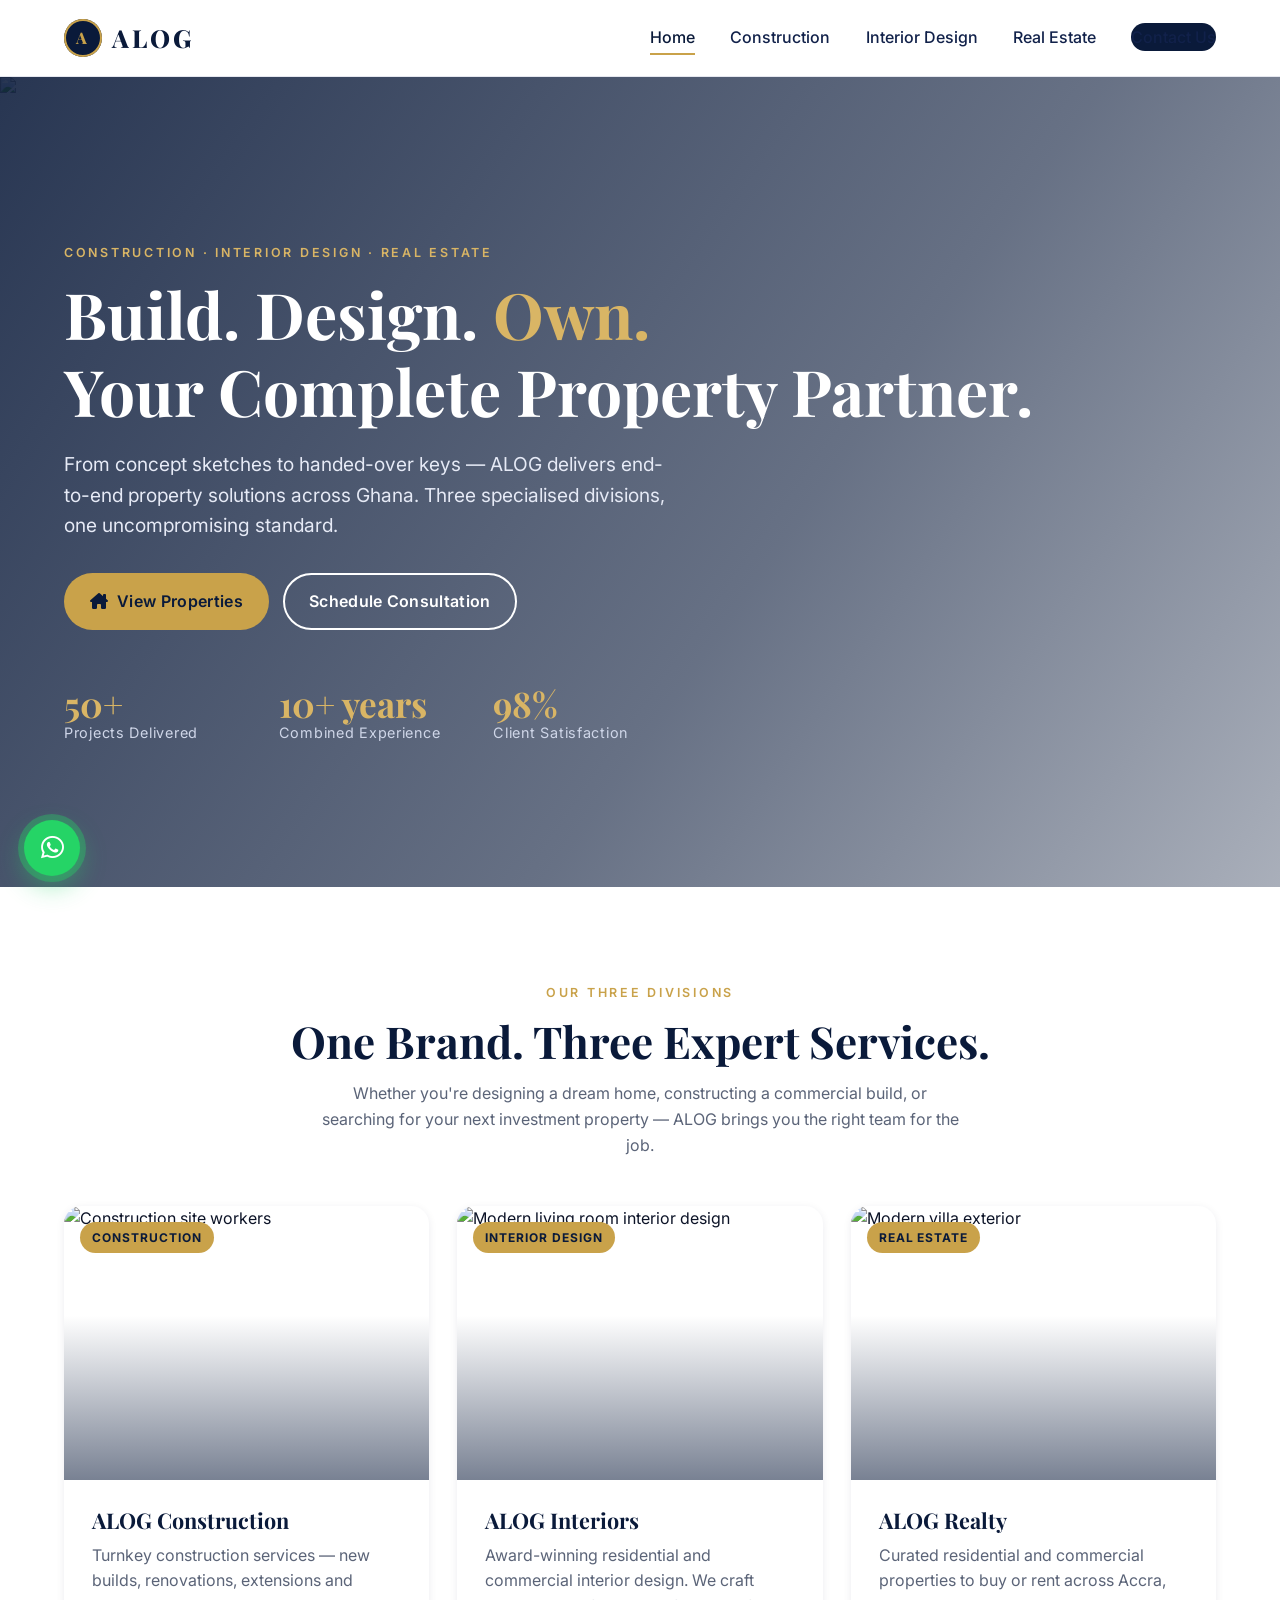
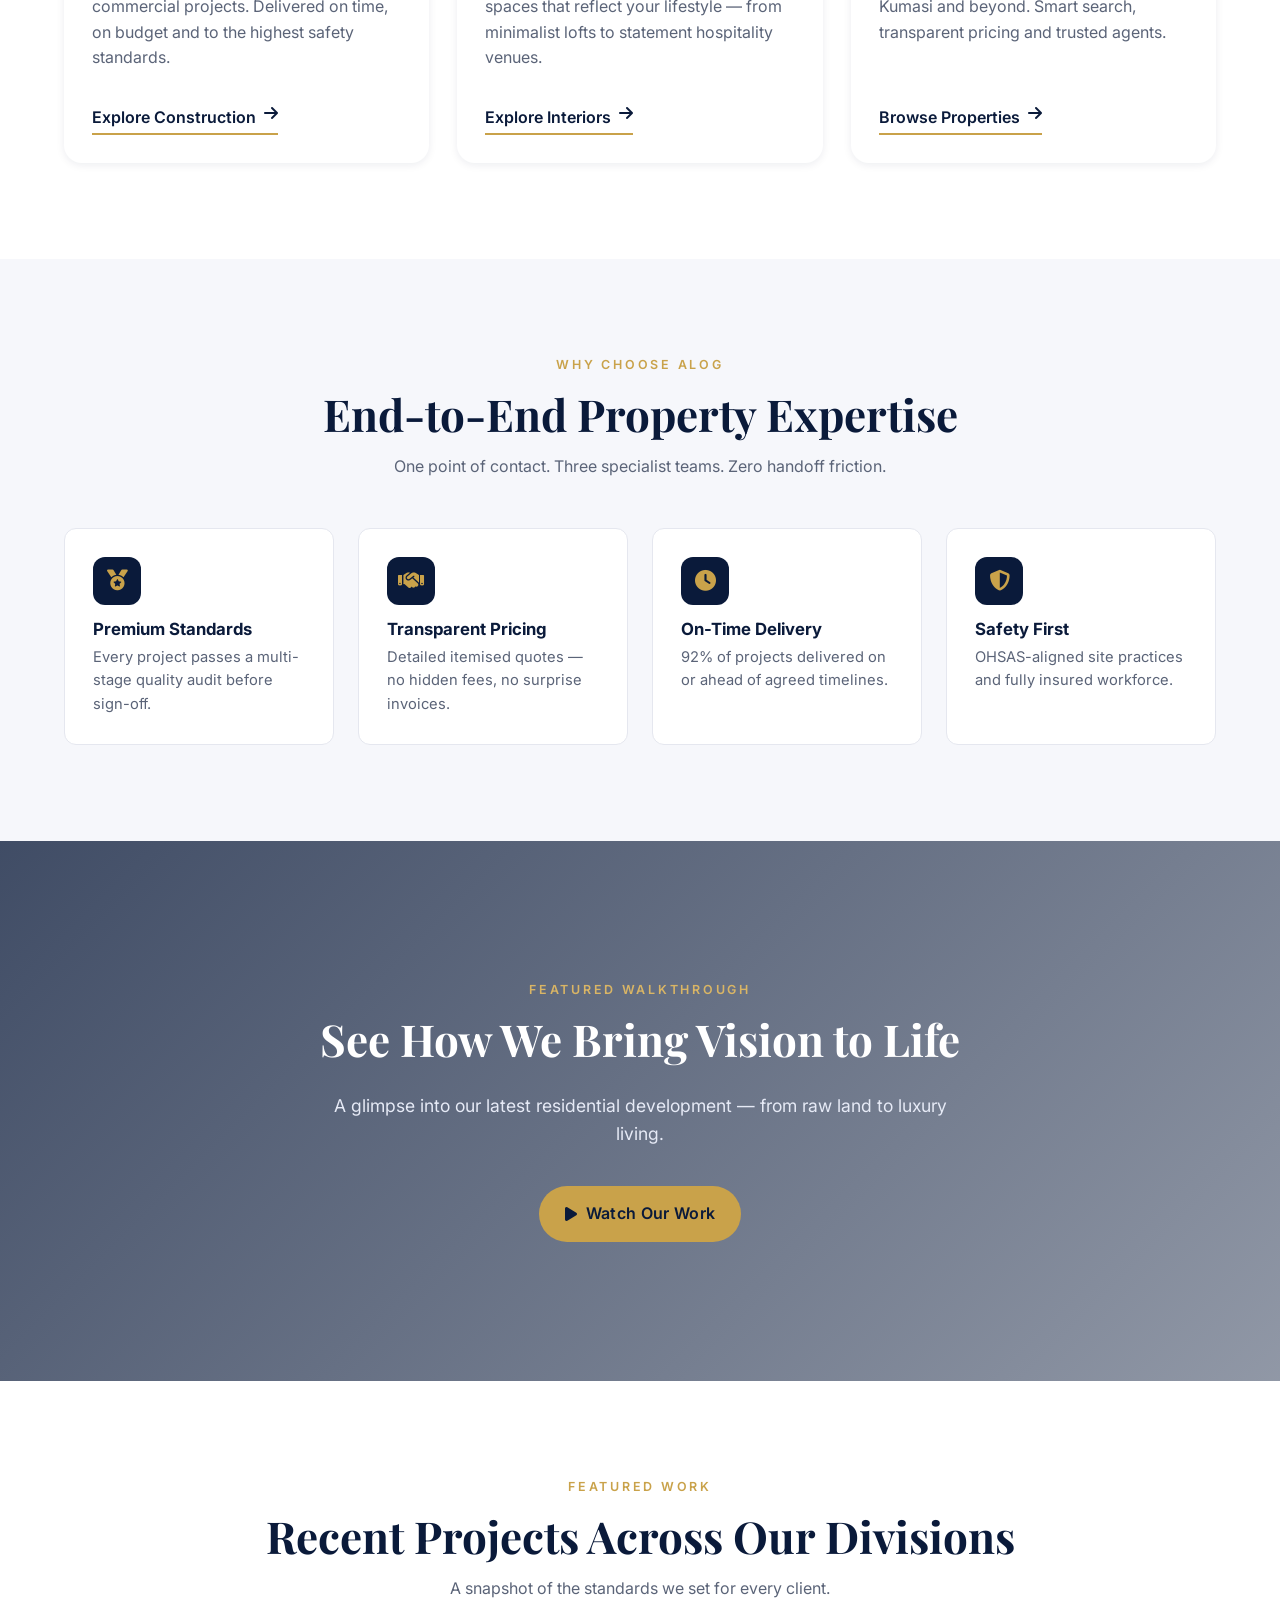
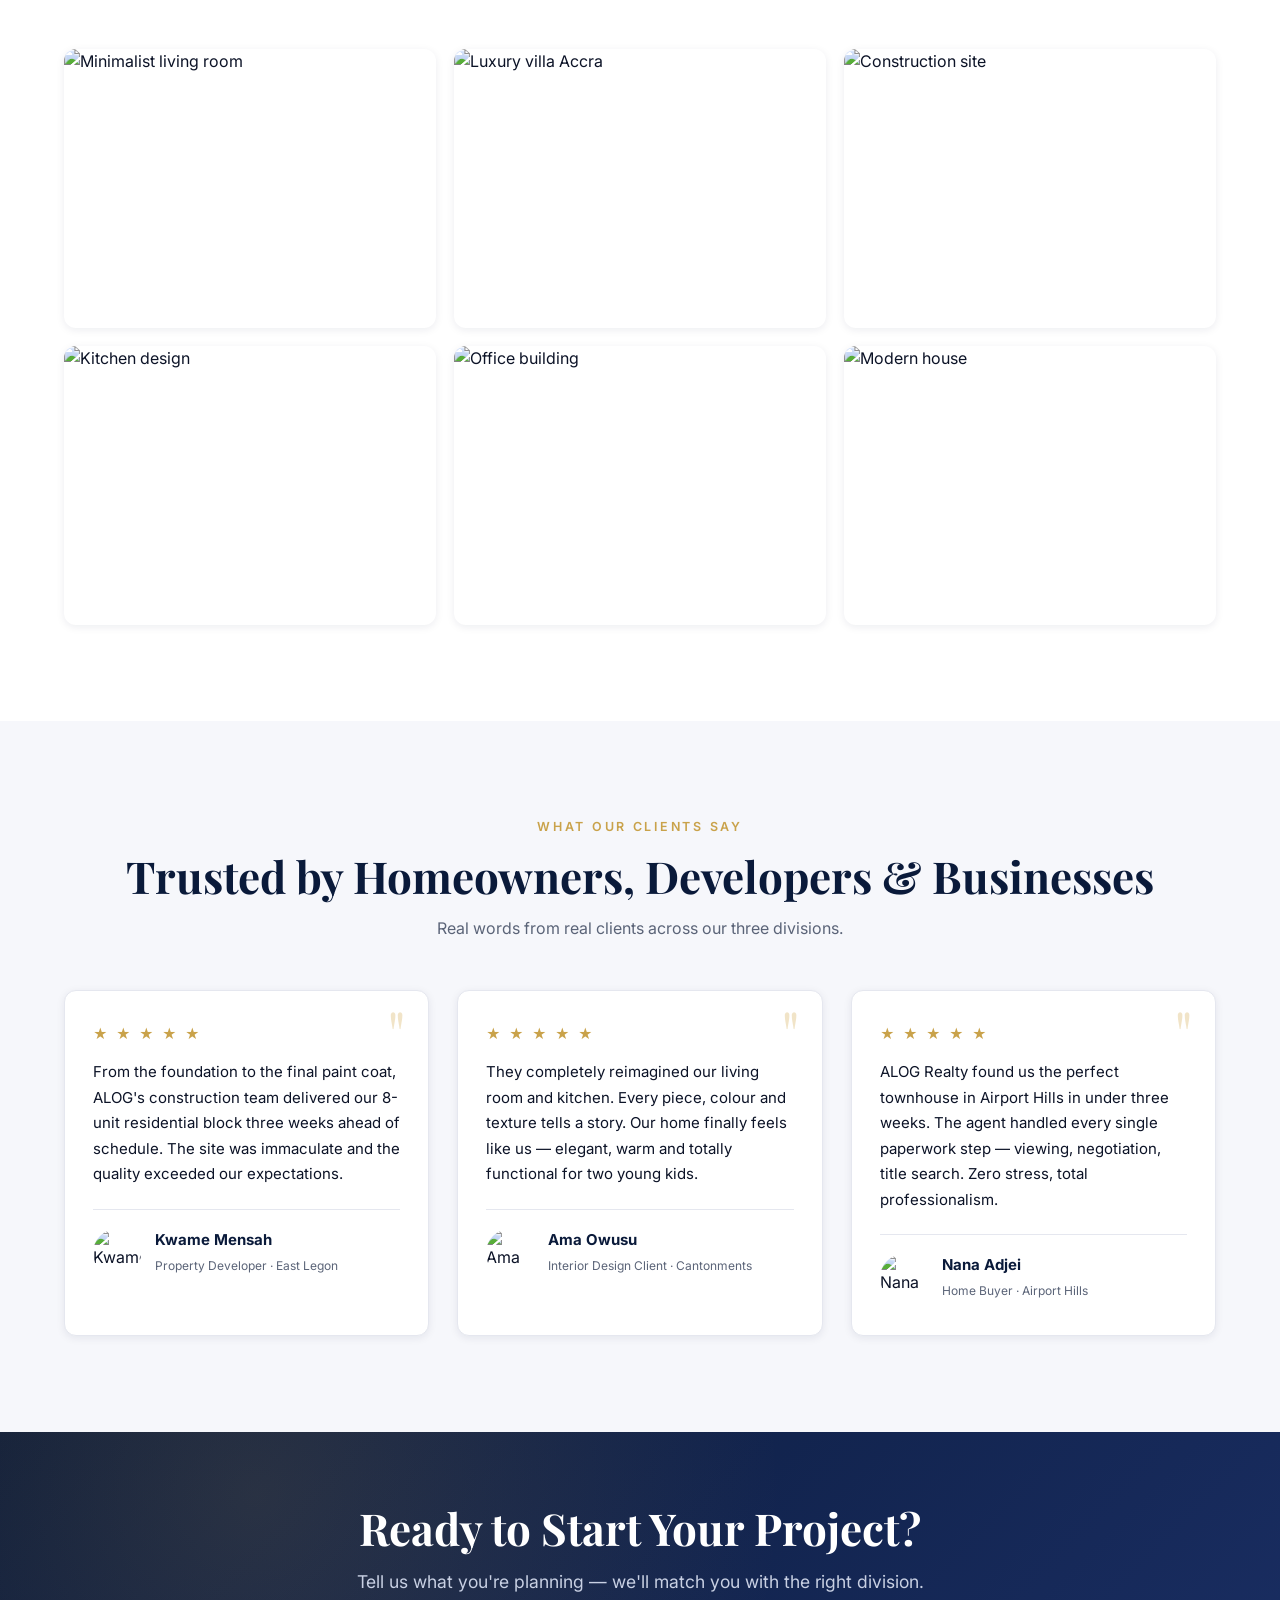
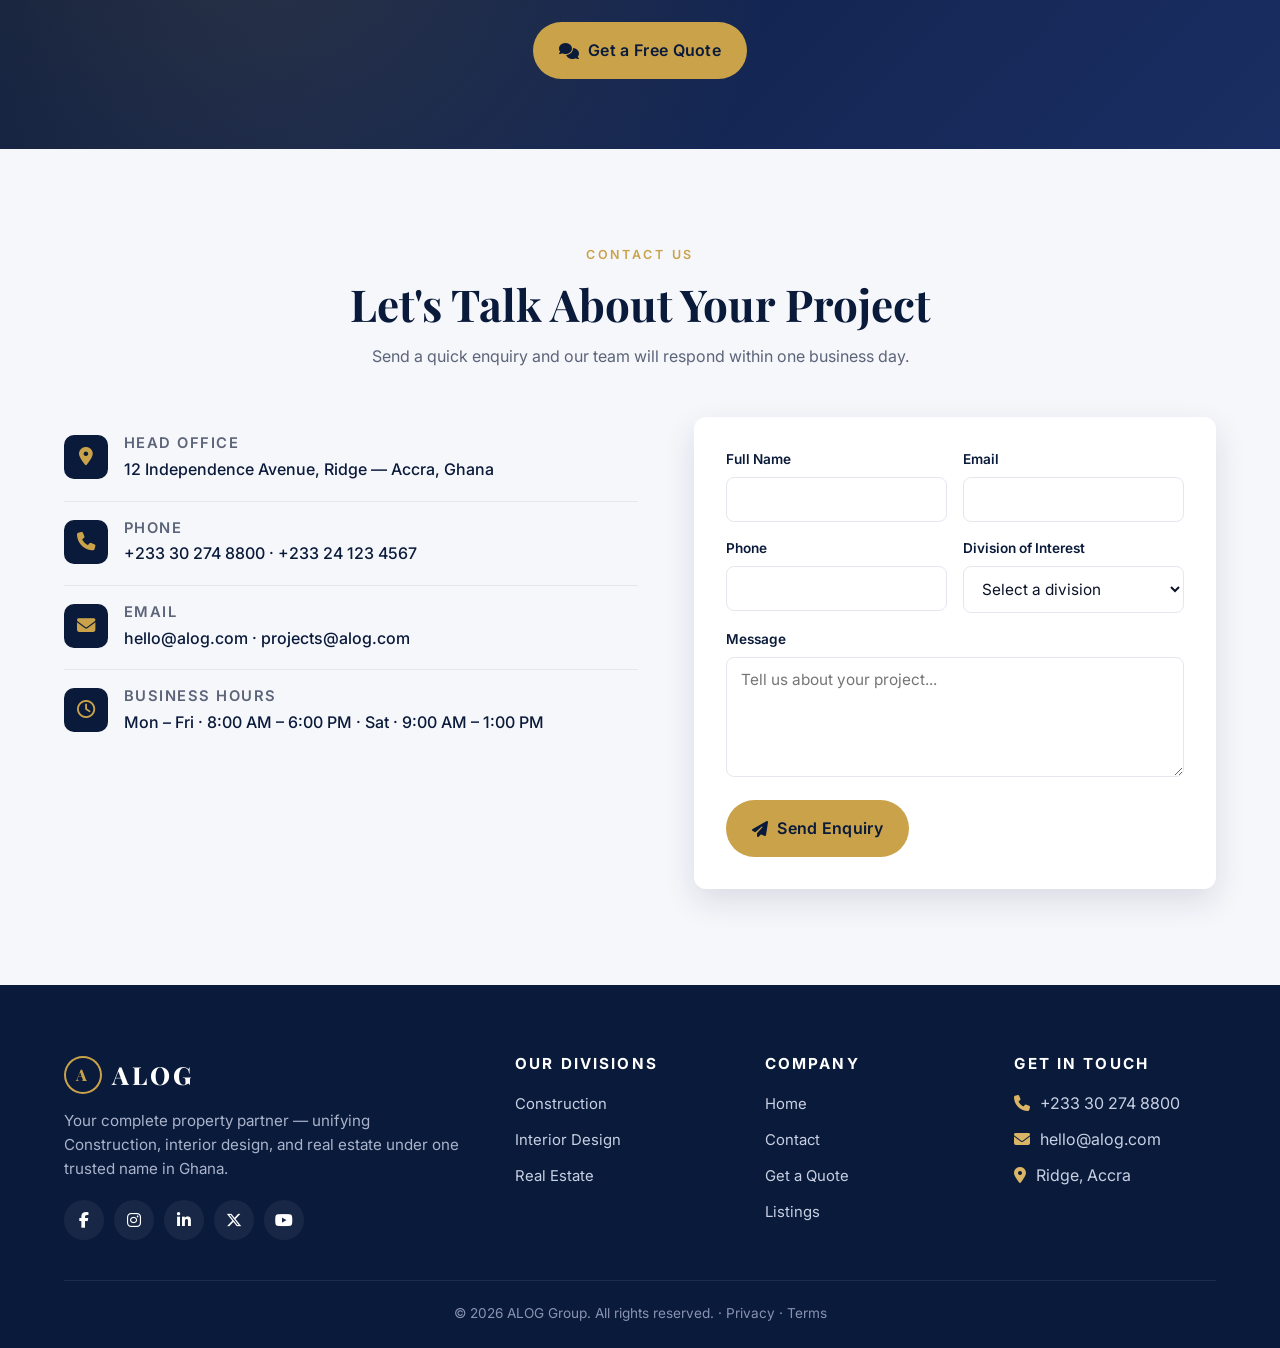
==== commit 436d5e5f: "copy: expand 'Interior' to 'Interior Design' in hero; reorder footer tagline" ====
--- a/index.html
+++ b/index.html
@@ -56,7 +56,7 @@
       <img src="https://images.unsplash.com/photo-1600585154340-be6161a56a0c?auto=format&fit=crop&w=1800&q=80" alt="Modern luxury home exterior"  fetchpriority="high" decoding="async" />
     </div>
     <div class="hero-inner reveal">
-      <span class="eyebrow" style="color: var(--gold-400);">Construction · Interior · Real Estate</span>
+      <span class="eyebrow" style="color: var(--gold-400);">Construction · Interior Design · Real Estate</span>
       <h1>Build. Design. <span class="accent">Own.</span><br />Your Complete Property Partner.</h1>
       <p class="hero-tag">From concept sketches to handed-over keys — ALOG delivers end-to-end property solutions across Ghana. Three specialised divisions, one uncompromising standard.</p>
       <div class="hero-actions">
@@ -346,7 +346,7 @@
           <div class="brand" style="color: var(--white); margin-bottom: 14px;">
             <span class="brand-mark">A</span> ALOG
           </div>
-          <p>Your complete property partner — unifying interior design, construction and real estate under one trusted name in Ghana.</p>
+          <p>Your complete property partner — unifying Construction, interior design, and real estate under one trusted name in Ghana.</p>
           <div class="social">
             <a href="#" aria-label="Facebook"><i class="fa-brands fa-facebook-f"></i></a>
             <a href="#" aria-label="Instagram"><i class="fa-brands fa-instagram"></i></a>
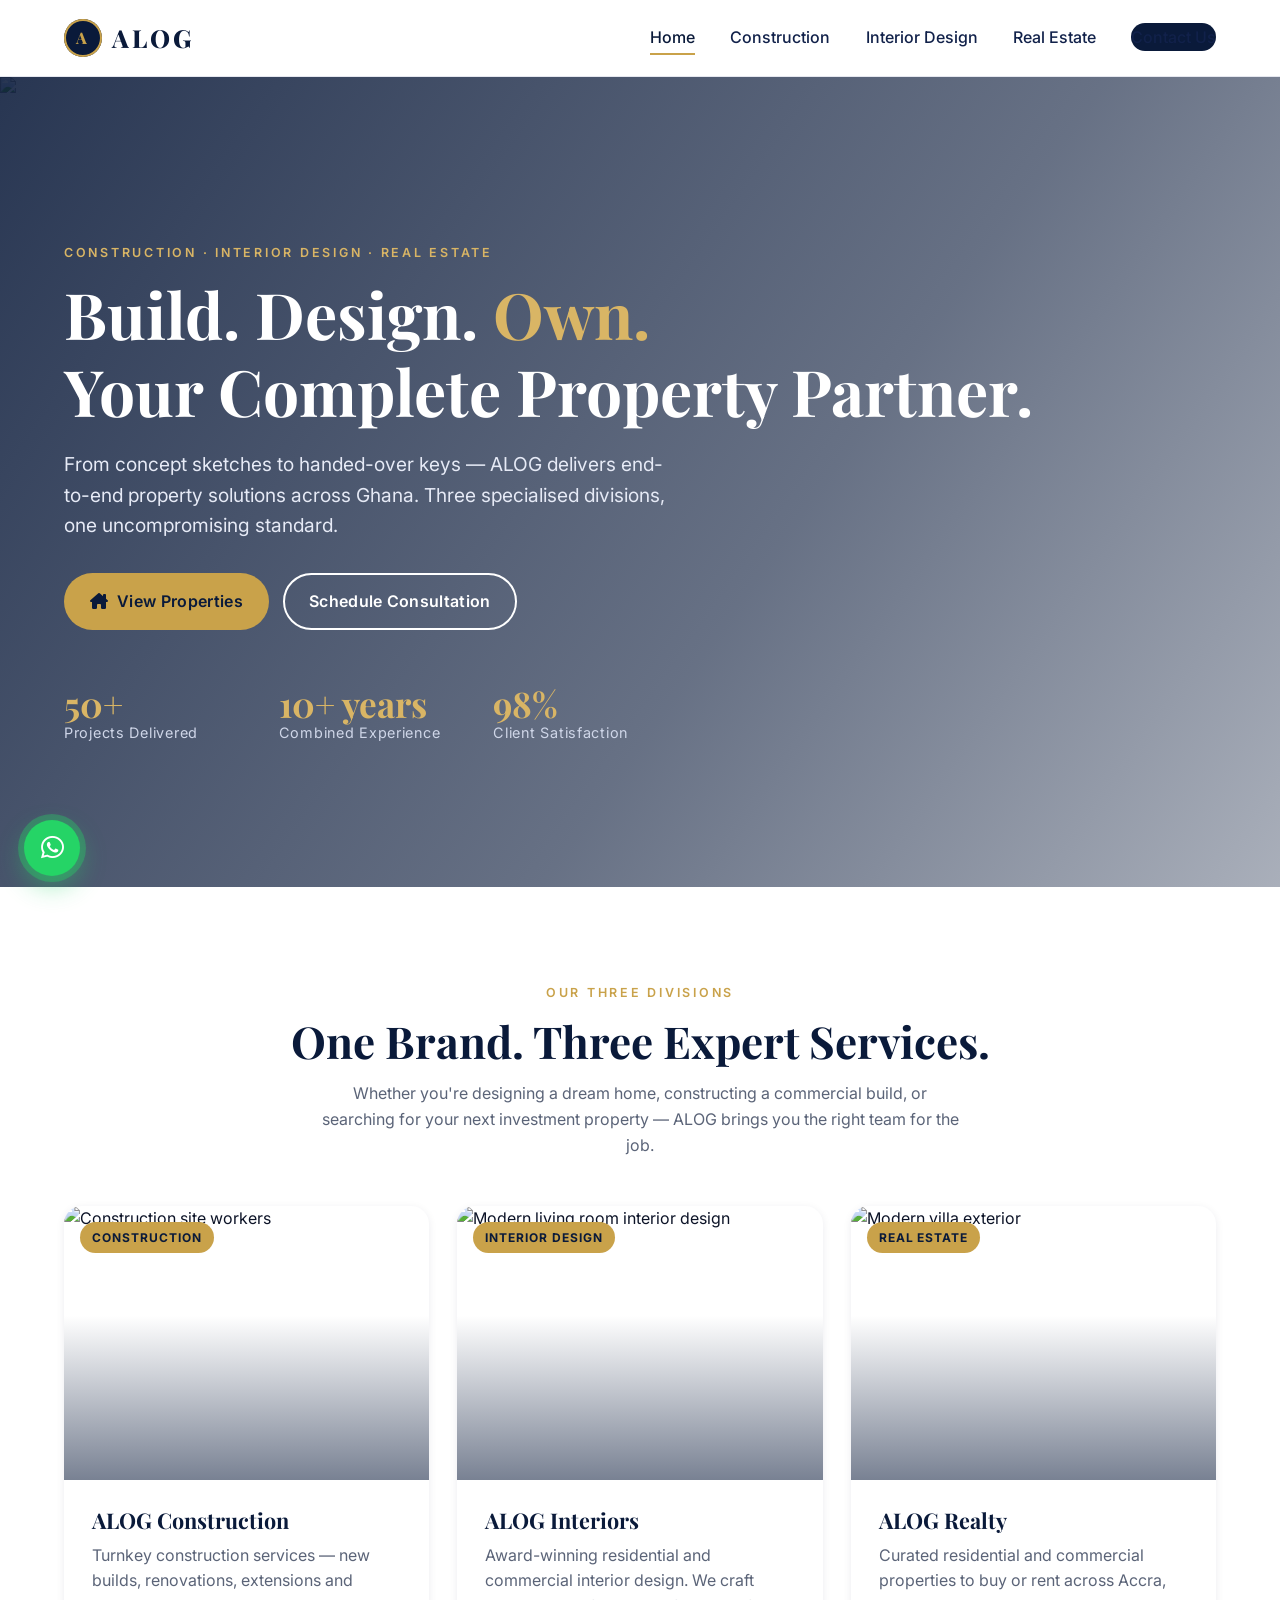
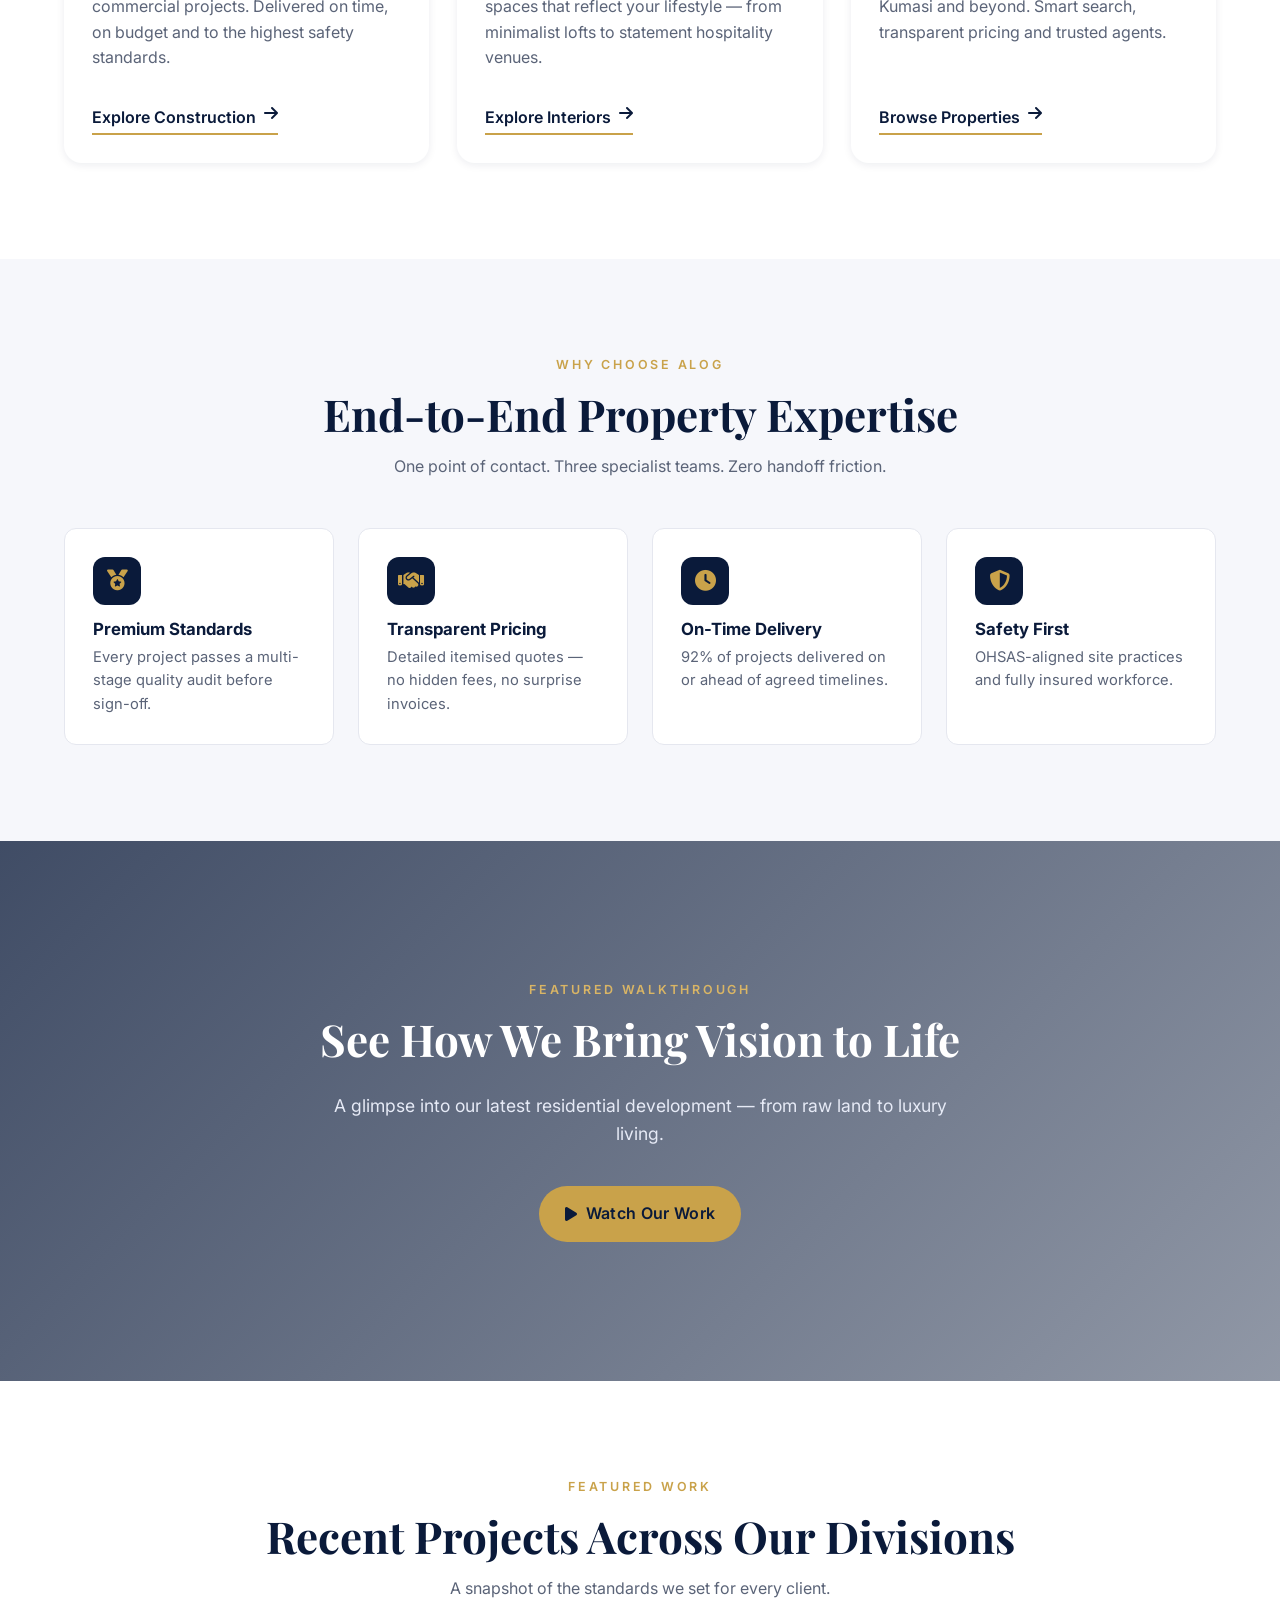
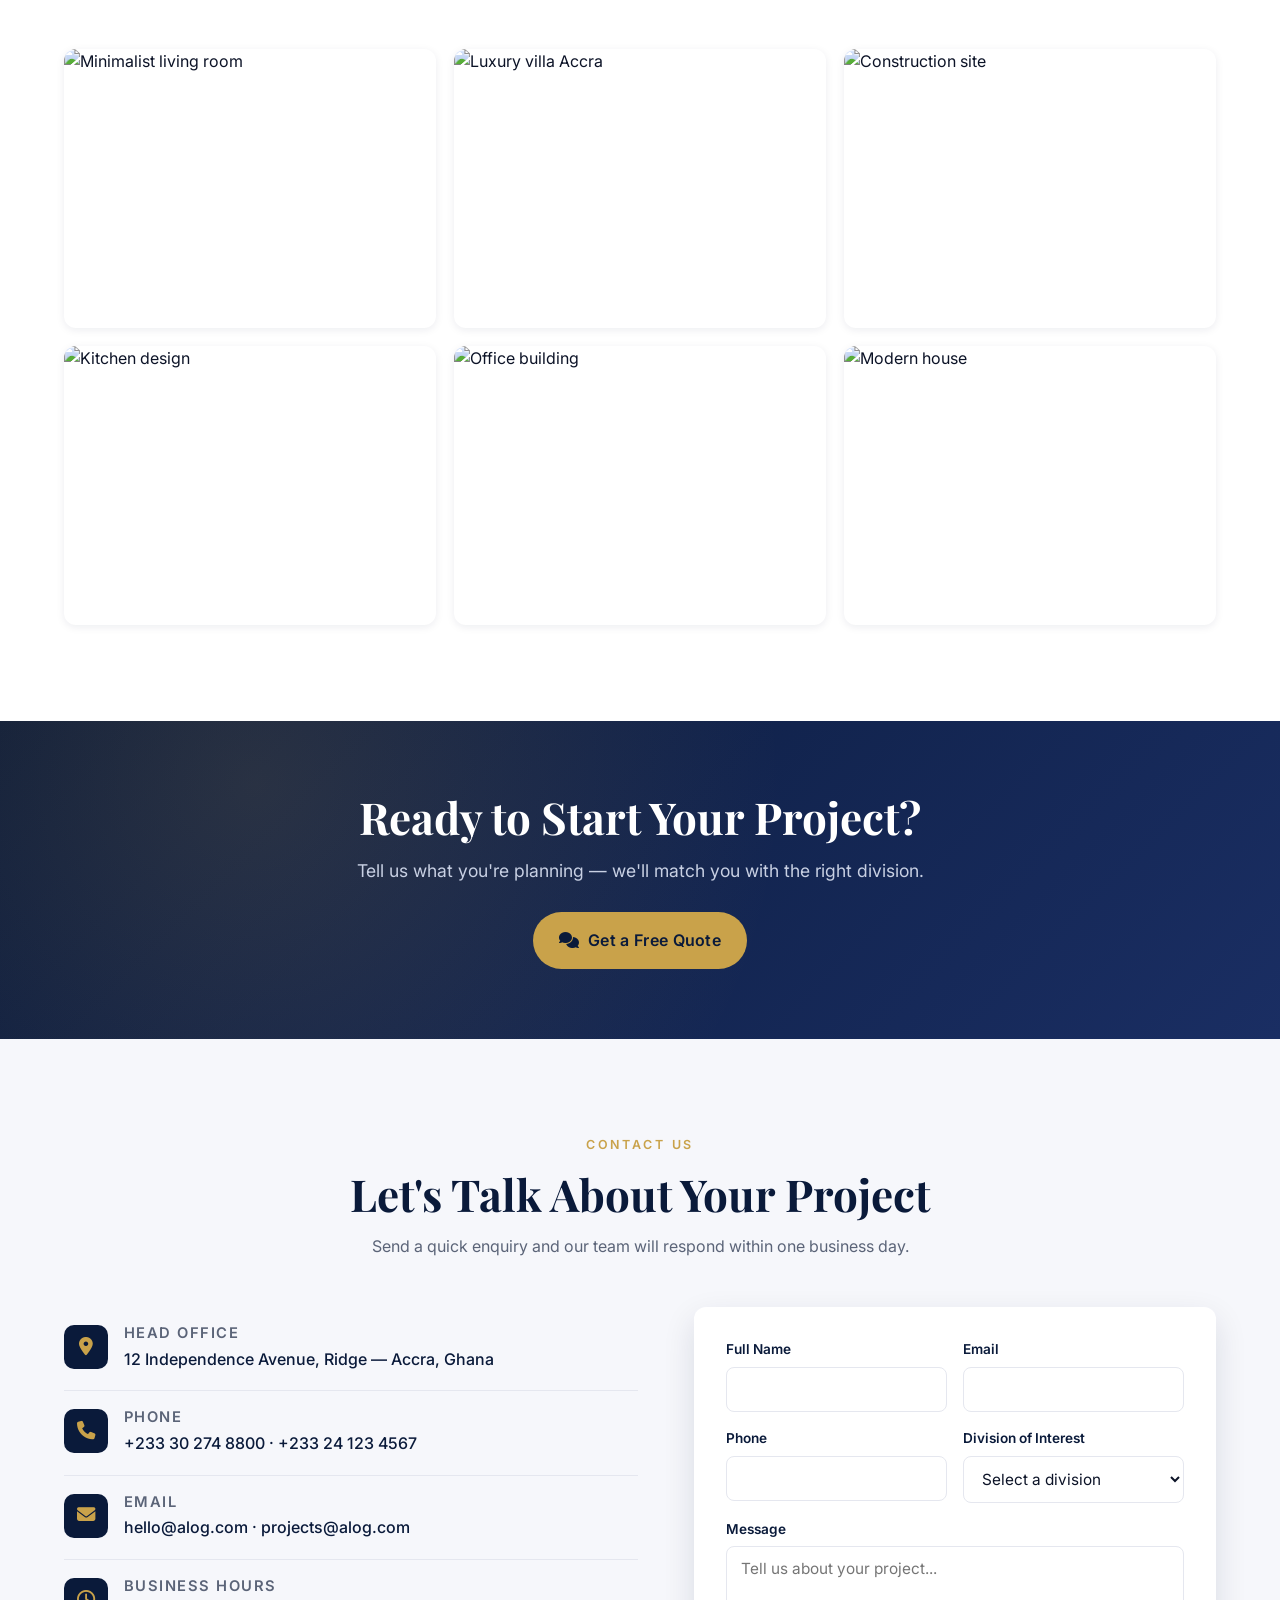
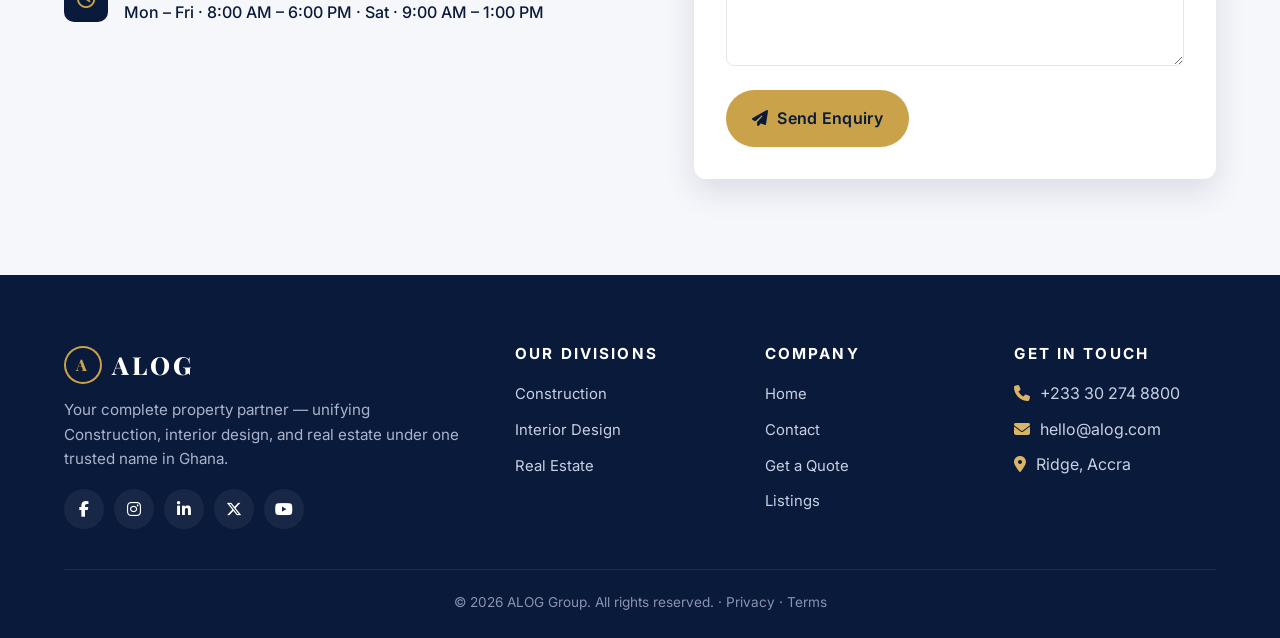
==== commit 09ea0738: "remove: testimonials section from homepage" ====
--- a/index.html
+++ b/index.html
@@ -205,58 +205,6 @@
     </div>
   </section>
 
-  <!-- ============ TESTIMONIALS ============ -->
-  <section class="section section-alt">
-    <div class="container">
-      <div class="reveal">
-        <span class="eyebrow" style="display:block; text-align:center;">What Our Clients Say</span>
-        <h2 class="section-title">Trusted by Homeowners, Developers & Businesses</h2>
-        <p class="section-sub">Real words from real clients across our three divisions.</p>
-      </div>
-
-      <div class="testimonials">
-        <div class="testimonial reveal">
-          <span class="quote-mark">"</span>
-          <div class="stars">★ ★ ★ ★ ★</div>
-          <blockquote>From the foundation to the final paint coat, ALOG's construction team delivered our 8-unit residential block three weeks ahead of schedule. The site was immaculate and the quality exceeded our expectations.</blockquote>
-          <div class="person">
-            <img src="https://images.unsplash.com/photo-1507003211169-0a1dd7228f2d?auto=format&fit=crop&w=200&q=80" alt="Kwame Mensah" loading="lazy" decoding="async" />
-            <div>
-              <h5>Kwame Mensah</h5>
-              <small>Property Developer · East Legon</small>
-            </div>
-          </div>
-        </div>
-
-        <div class="testimonial reveal">
-          <span class="quote-mark">"</span>
-          <div class="stars">★ ★ ★ ★ ★</div>
-          <blockquote>They completely reimagined our living room and kitchen. Every piece, colour and texture tells a story. Our home finally feels like us — elegant, warm and totally functional for two young kids.</blockquote>
-          <div class="person">
-            <img src="https://images.unsplash.com/photo-1544005313-94ddf0286df2?auto=format&fit=crop&w=200&q=80" alt="Ama Owusu" loading="lazy" decoding="async" />
-            <div>
-              <h5>Ama Owusu</h5>
-              <small>Interior Design Client · Cantonments</small>
-            </div>
-          </div>
-        </div>
-
-        <div class="testimonial reveal">
-          <span class="quote-mark">"</span>
-          <div class="stars">★ ★ ★ ★ ★</div>
-          <blockquote>ALOG Realty found us the perfect townhouse in Airport Hills in under three weeks. The agent handled every single paperwork step — viewing, negotiation, title search. Zero stress, total professionalism.</blockquote>
-          <div class="person">
-            <img src="https://images.unsplash.com/photo-1573496359142-b8d87734a5a2?auto=format&fit=crop&w=200&q=80" alt="Nana Adjei" loading="lazy" decoding="async" />
-            <div>
-              <h5>Nana Adjei</h5>
-              <small>Home Buyer · Airport Hills</small>
-            </div>
-          </div>
-        </div>
-      </div>
-    </div>
-  </section>
-
   <!-- ============ CTA BAND ============ -->
   <section class="cta-band">
     <div class="container inner reveal">
--- a/css/styles.css
+++ b/css/styles.css
@@ -764,67 +764,6 @@
 @media (max-width: 640px) {
   .wa-float { width: 52px; height: 52px; font-size: 24px; left: 16px; bottom: 16px; }
   .wa-float .wa-label { display: none; }
-}
-
-/* ---------- Testimonials ---------- */
-.testimonials {
-  display: grid;
-  grid-template-columns: repeat(3, 1fr);
-  gap: 28px;
-  margin-top: 40px;
-}
-@media (max-width: 900px) { .testimonials { grid-template-columns: 1fr; } }
-.testimonial {
-  background: var(--white);
-  border-radius: var(--radius-md);
-  padding: 32px 28px;
-  box-shadow: var(--shadow-sm);
-  border: 1px solid var(--line);
-  position: relative;
-  transition: transform .3s var(--ease), box-shadow .3s var(--ease);
-}
-.testimonial:hover { transform: translateY(-6px); box-shadow: var(--shadow-md); }
-.testimonial .quote-mark {
-  font-family: "Playfair Display", serif;
-  font-size: 64px;
-  line-height: 1;
-  color: var(--gold-400);
-  position: absolute;
-  top: 10px; right: 22px;
-  opacity: .35;
-}
-.testimonial .stars {
-  color: var(--gold-500);
-  margin-bottom: 14px;
-  font-size: 14px;
-  letter-spacing: 2px;
-}
-.testimonial blockquote {
-  margin: 0 0 22px;
-  font-size: 15px;
-  line-height: 1.7;
-  color: var(--ink);
-}
-.testimonial .person {
-  display: flex;
-  align-items: center;
-  gap: 14px;
-  border-top: 1px solid var(--line);
-  padding-top: 18px;
-}
-.testimonial .person img {
-  width: 48px; height: 48px;
-  border-radius: 50%;
-  object-fit: cover;
-}
-.testimonial .person h5 {
-  margin: 0;
-  font-size: 15px;
-  color: var(--navy-900);
-}
-.testimonial .person small {
-  color: var(--muted);
-  font-size: 12px;
 }
 
 /* ---------- Mortgage Calculator ---------- */
